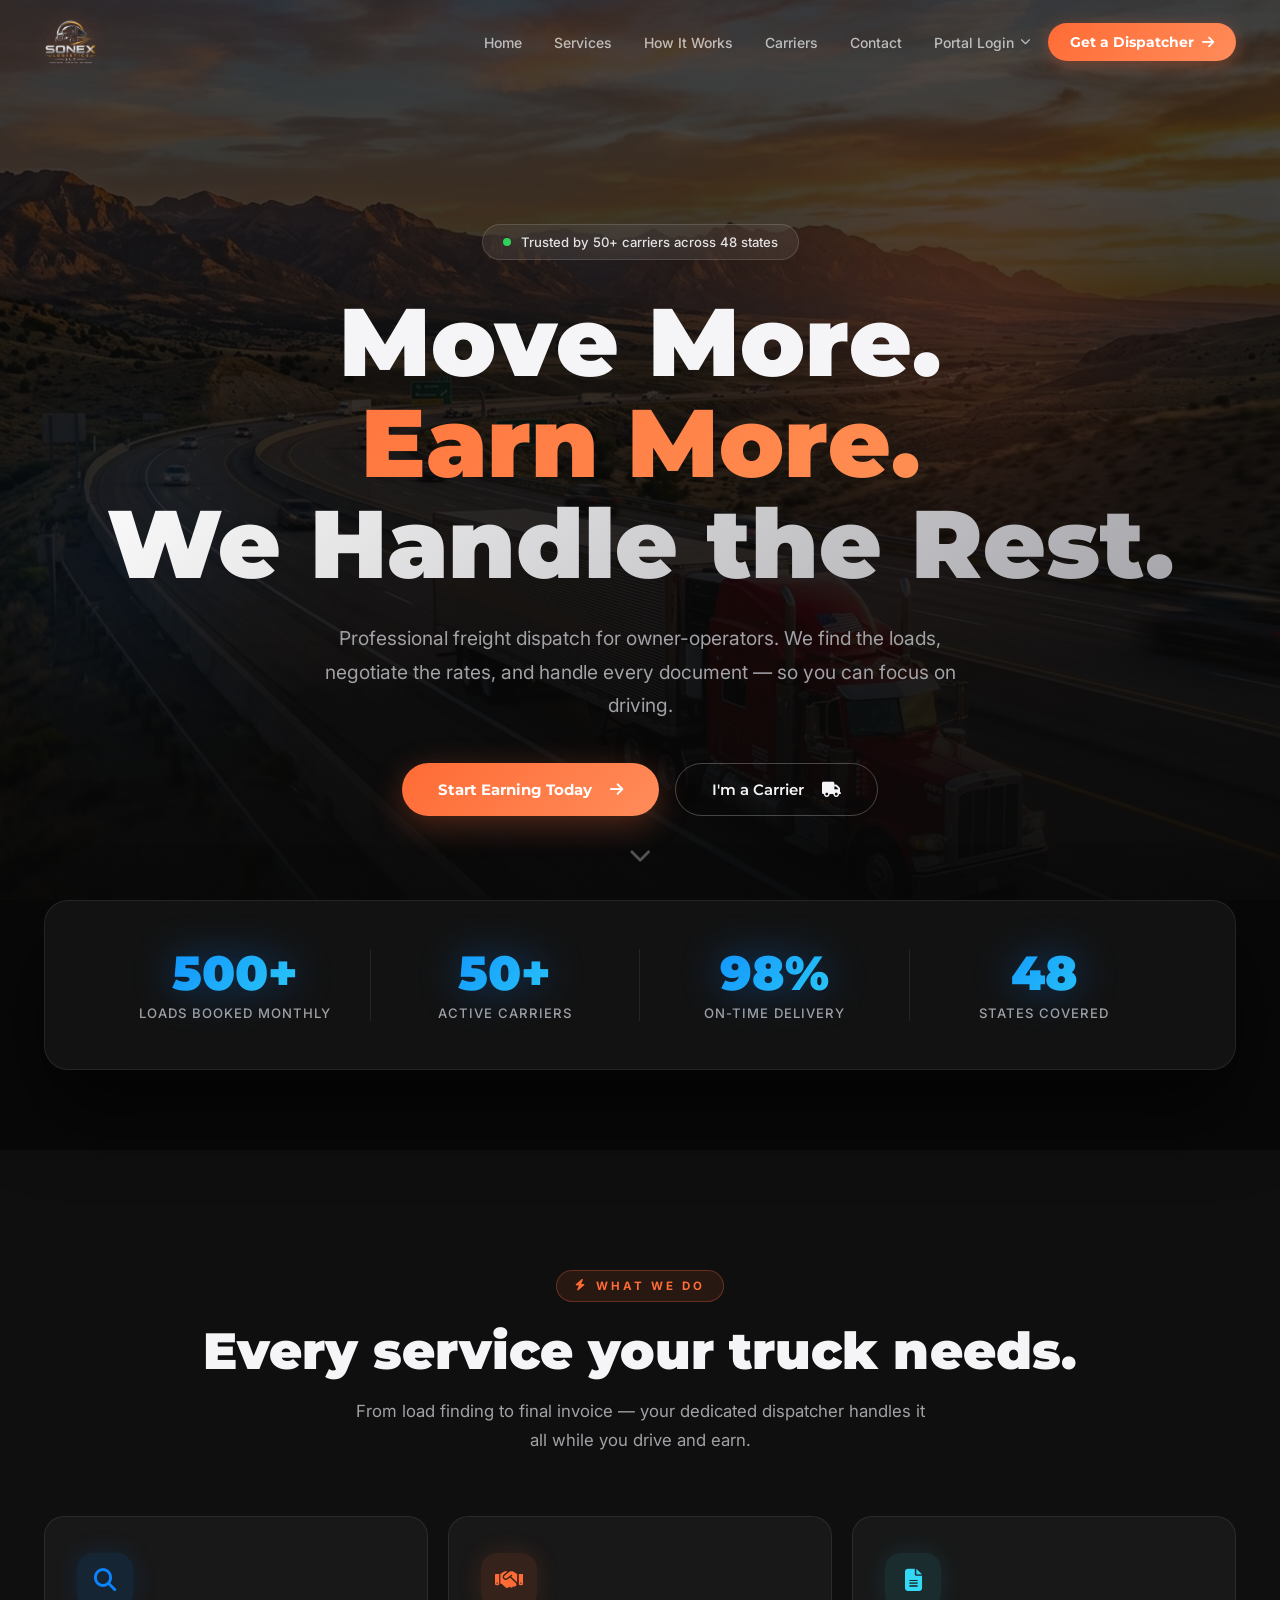
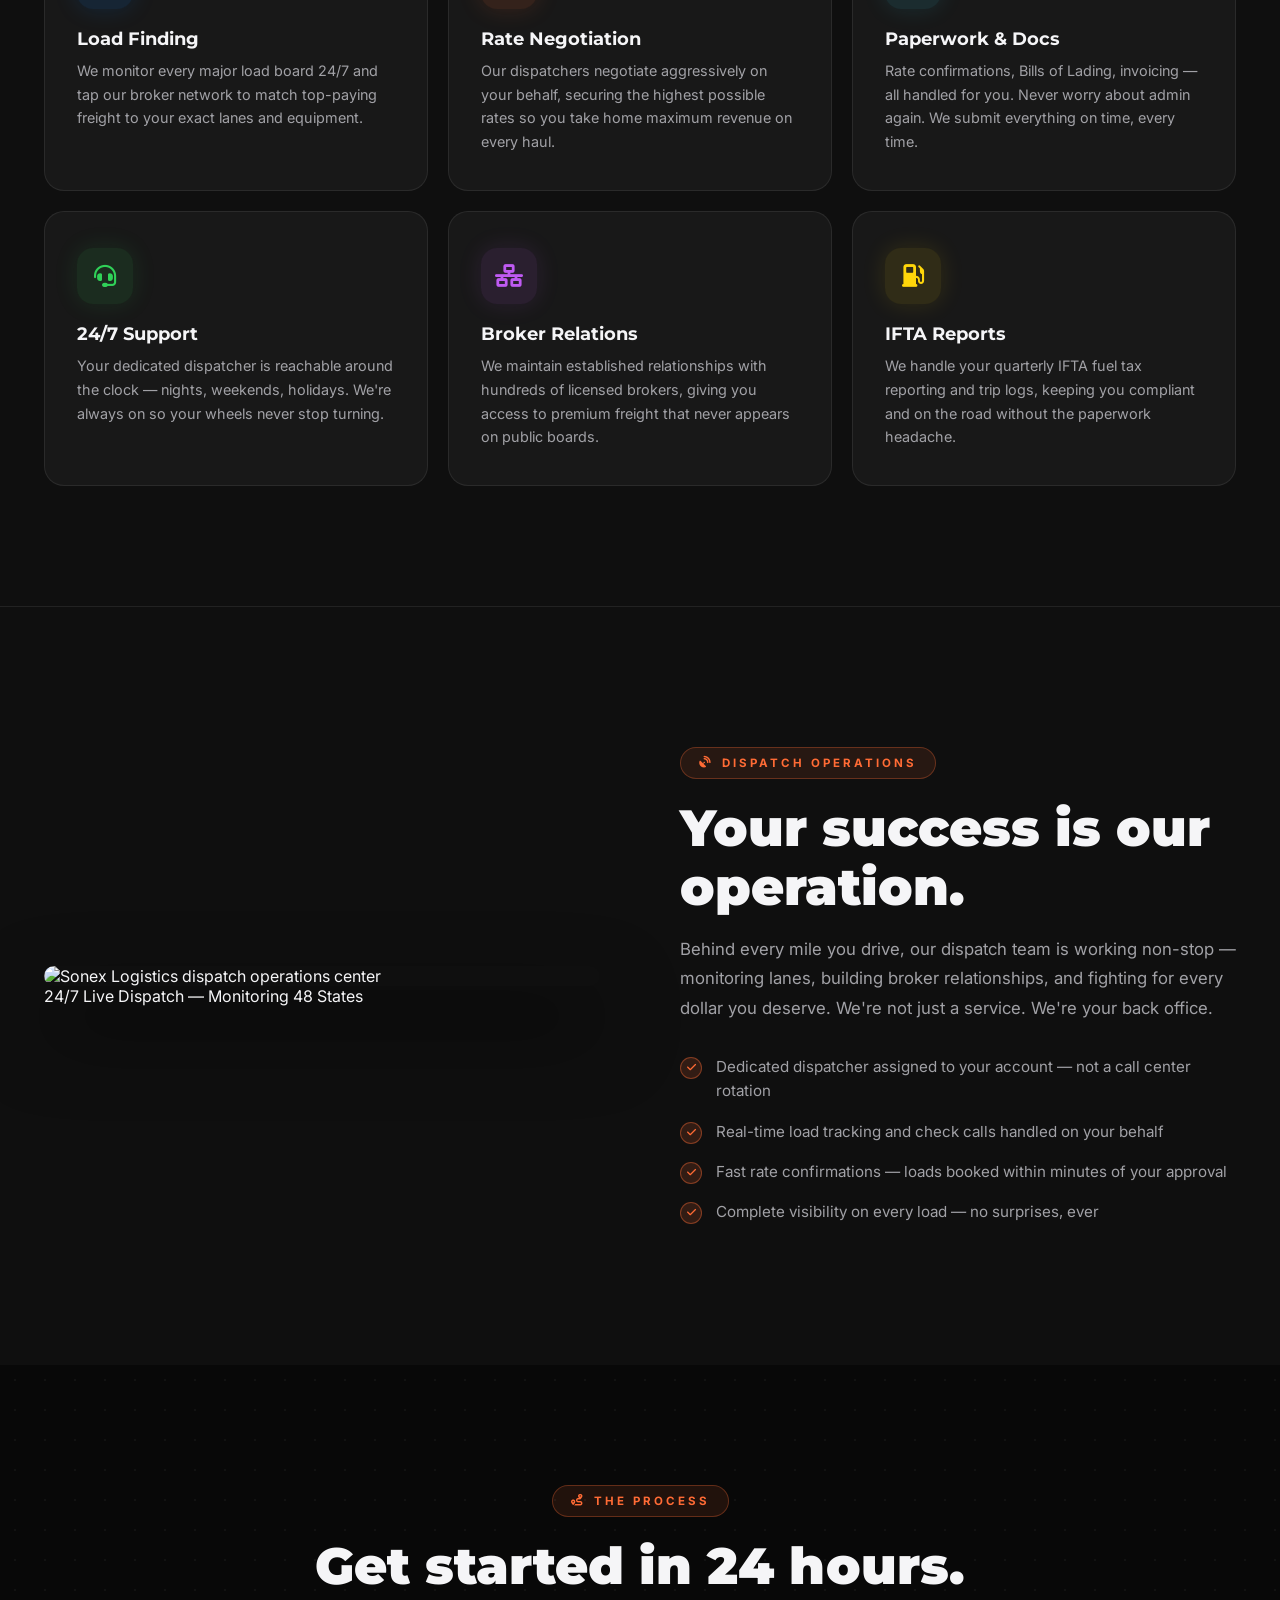
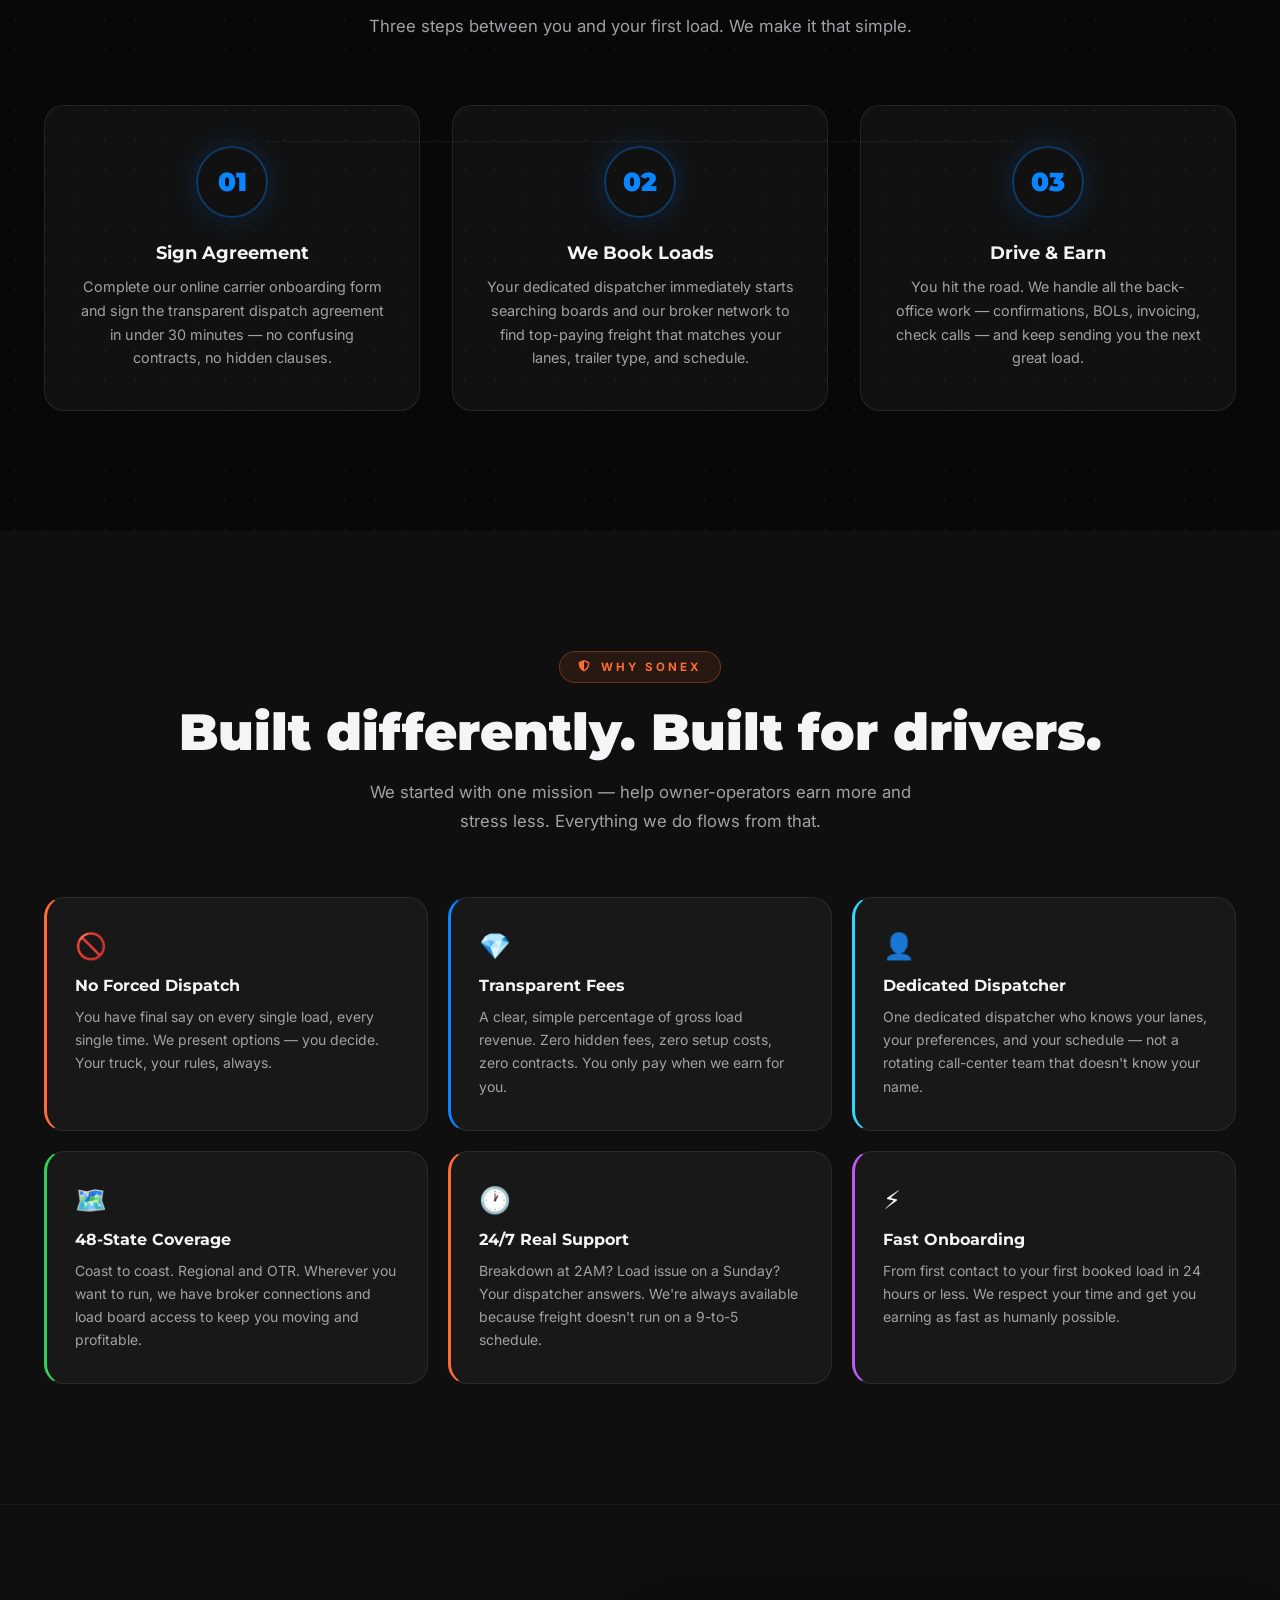
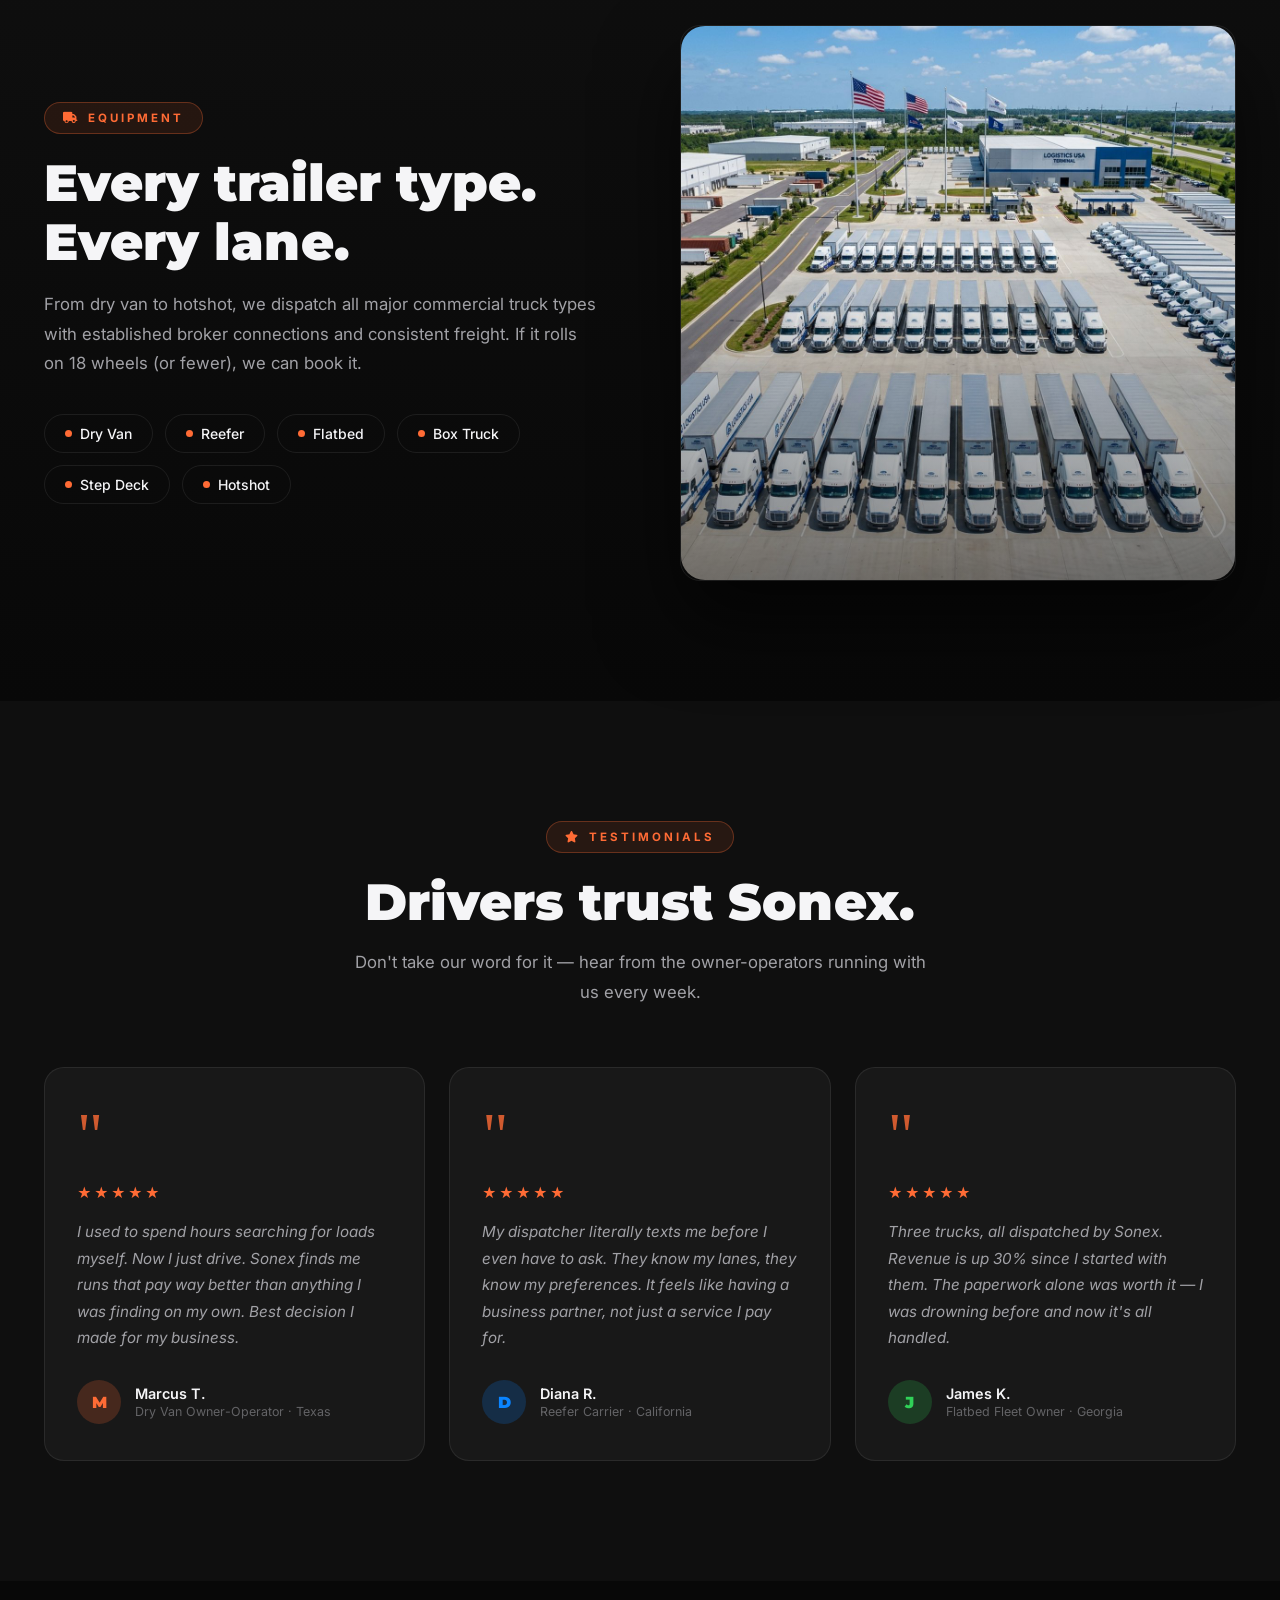
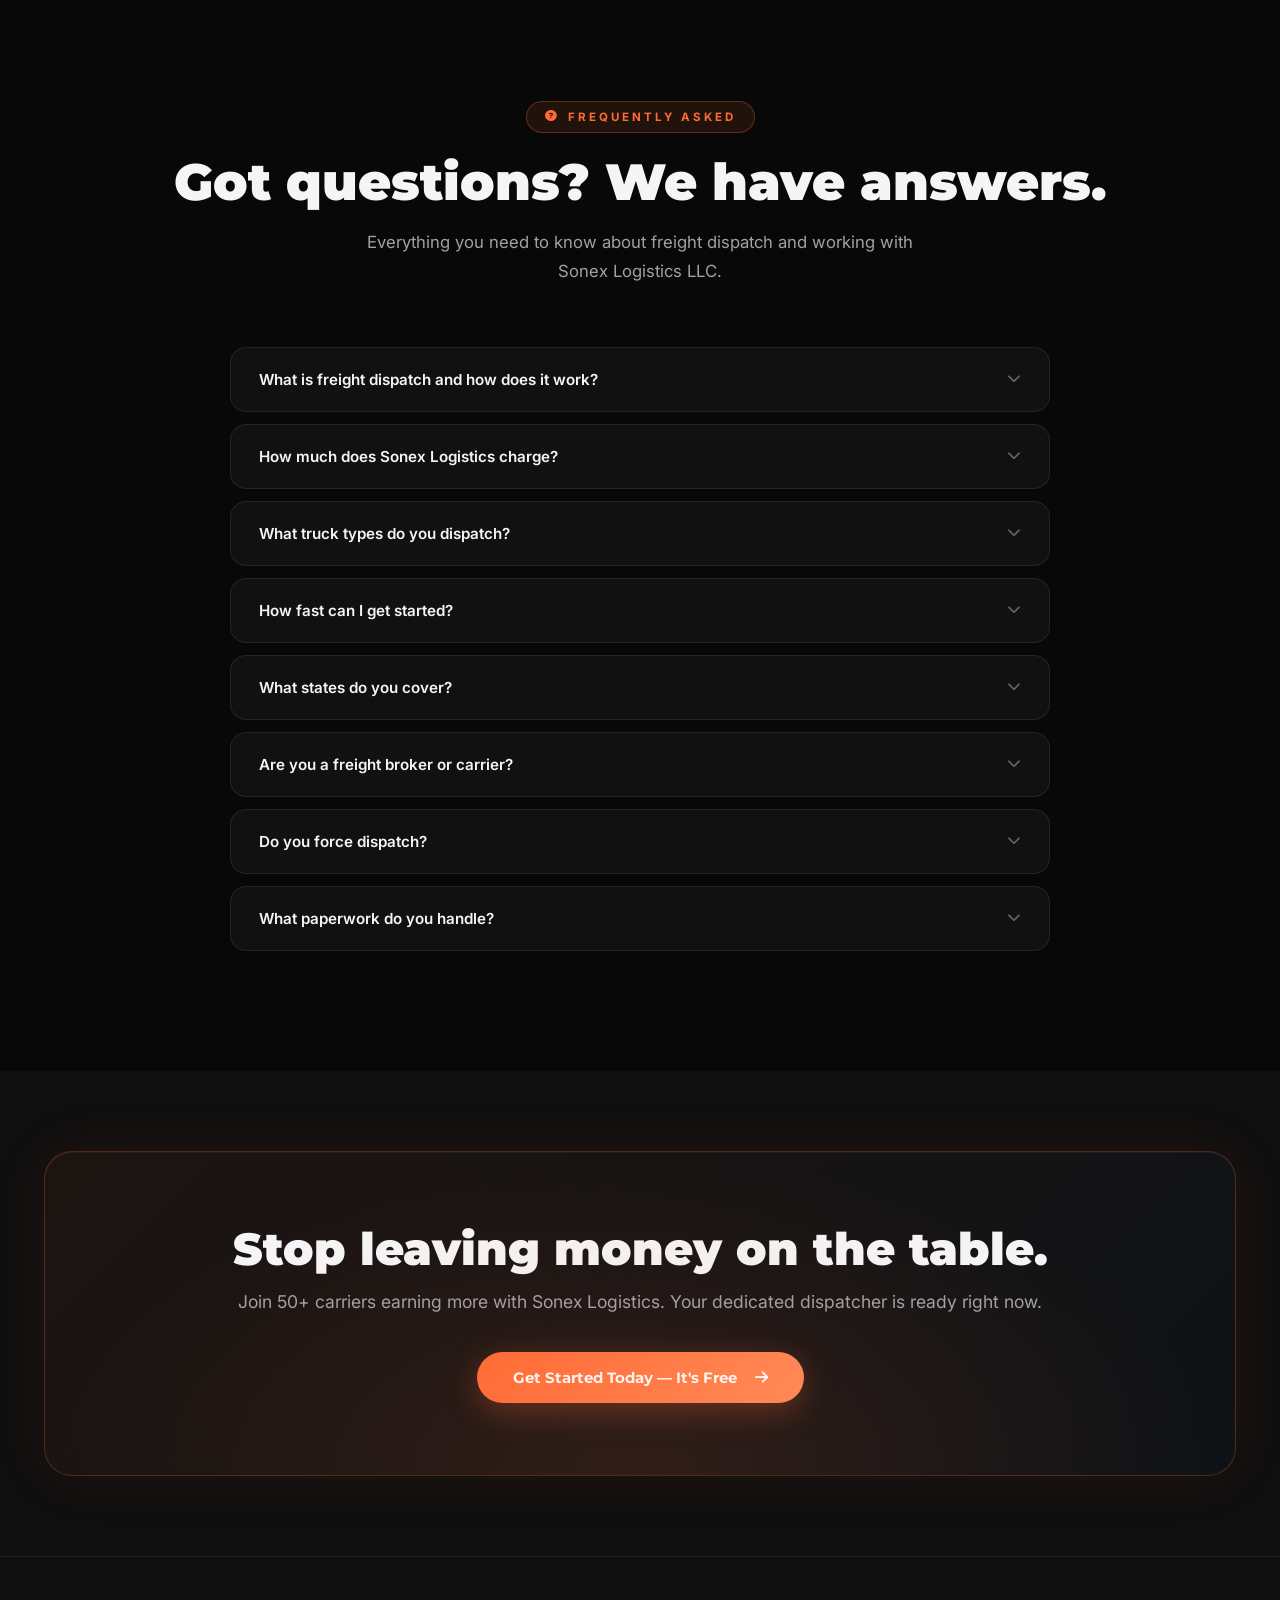
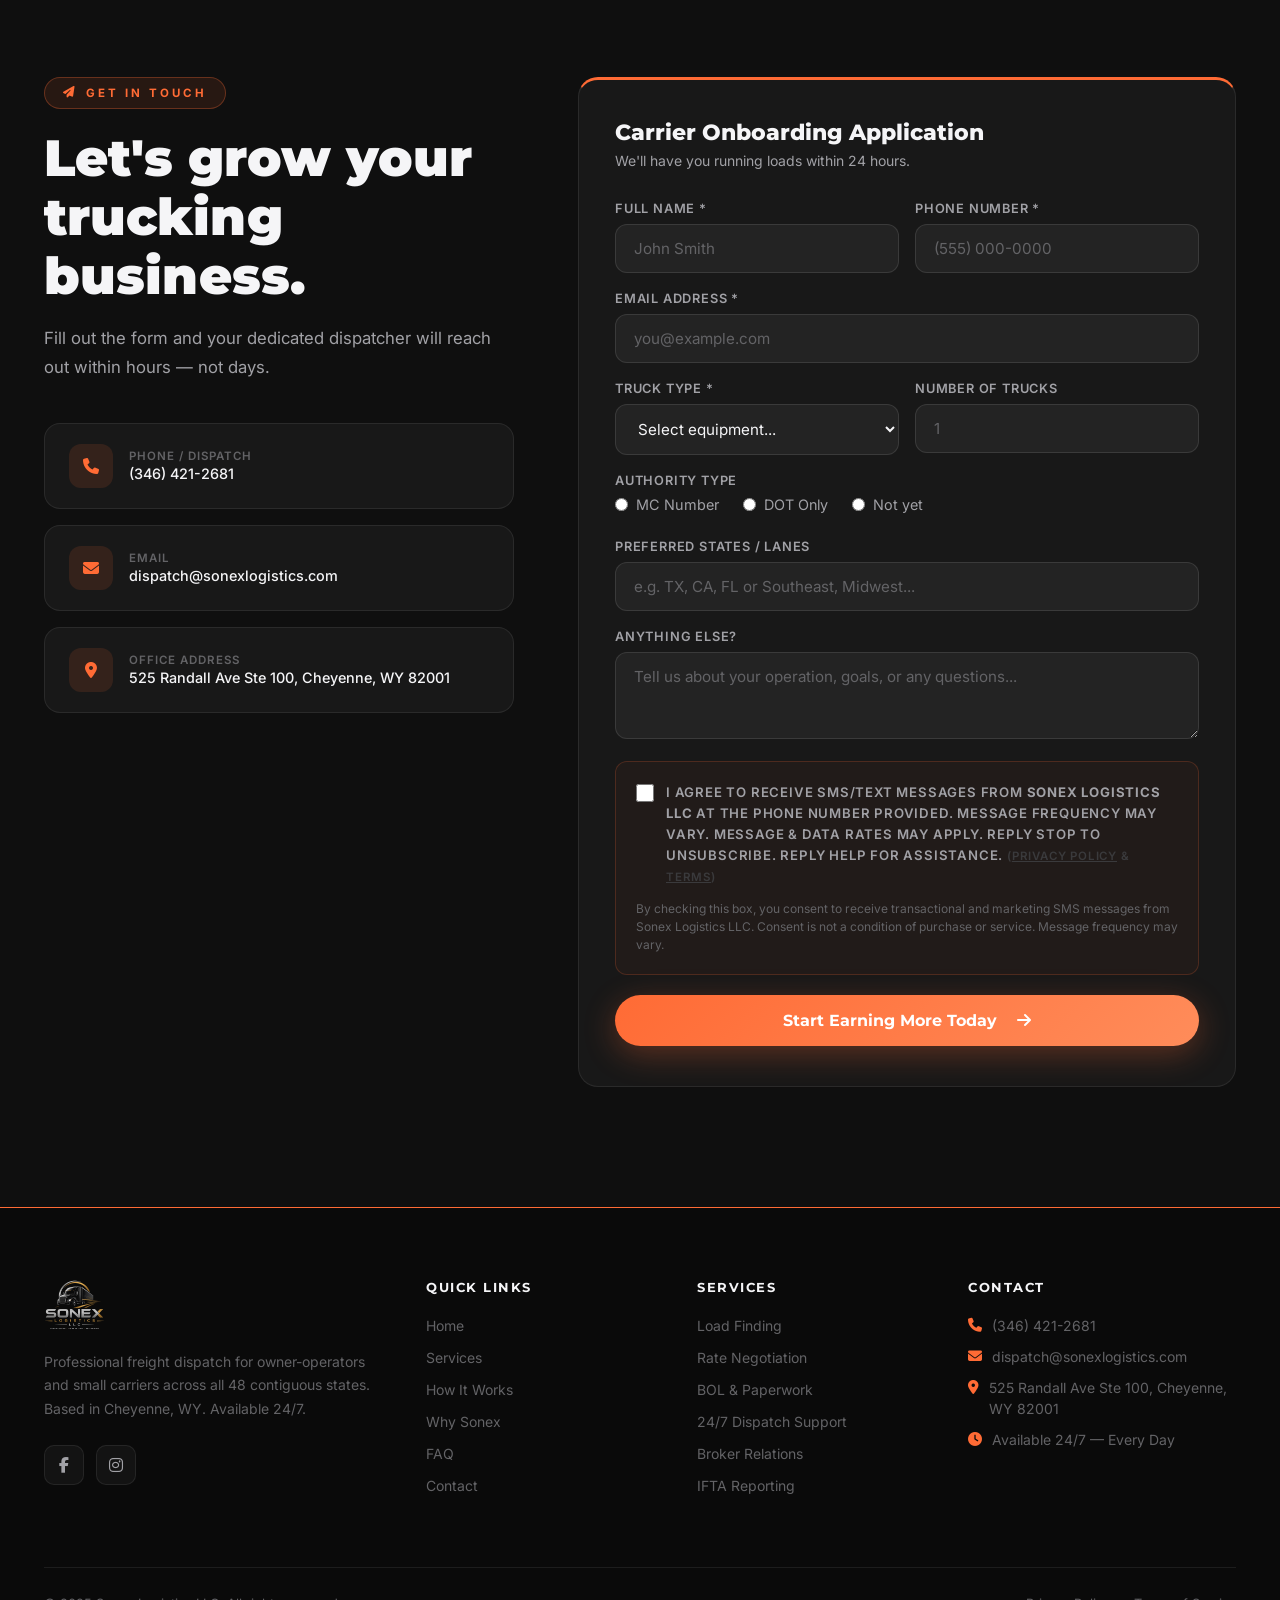
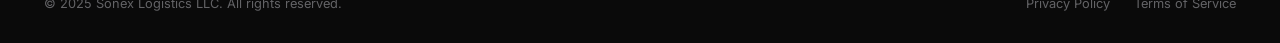
==== index.html @ 87c3088f "Update index.html" ====
<!DOCTYPE html>
<html lang="en">
<head>
  <!-- ============================================================
       SONEX LOGISTICS LLC — FREIGHT DISPATCH
       Dark · Cinematic · Premium — Apple/Nothing.tech Aesthetic
       ============================================================ -->
  <meta charset="UTF-8" />
  <meta name="viewport" content="width=device-width, initial-scale=1.0" />

  <!-- ============================================================
       SEO — Traditional Search Engine Optimization
       GEO — Generative Engine Optimization (ChatGPT, Perplexity, Gemini, Claude)
       ============================================================ -->

  <!-- Primary SEO -->
  <title>Sonex Logistics LLC | #1 Freight Dispatch Service for Owner-Operators | Cheyenne, WY</title>
  <meta name="description" content="Sonex Logistics LLC is a professional freight dispatch company serving owner-operators and small carriers across all 48 US states. We find top-paying loads, negotiate rates, handle BOLs and invoicing, and provide 24/7 dispatcher support. Based in Cheyenne, WY. Start within 24 hours." />
  <meta name="keywords" content="freight dispatch service, truck dispatch company, owner operator dispatch, freight dispatcher USA, load booking service, rate negotiation trucking, 24/7 dispatch support, dry van dispatch, reefer dispatch, flatbed dispatch, box truck dispatch, hotshot dispatch, Cheyenne Wyoming logistics, small carrier dispatch, best freight dispatcher, dispatch service for truckers, how to find loads for my truck" />
  <link rel="canonical" href="https://www.sonexlogistics.com/" />
  <meta name="robots" content="index, follow, max-snippet:-1, max-image-preview:large, max-video-preview:-1" />
  <meta name="author" content="Sonex Logistics LLC" />
  <meta name="language" content="en-US" />
  <meta name="revisit-after" content="7 days" />
  <meta name="rating" content="General" />
  <meta name="category" content="Freight Dispatch, Trucking, Logistics" />

  <!-- Open Graph -->
  <meta property="og:title" content="Sonex Logistics LLC | Professional Freight Dispatch for Owner-Operators" />
  <meta property="og:description" content="Professional freight dispatch services for owner-operators and small carriers across the USA. Top rates, 24/7 support, all paperwork handled. Get started in 24 hours." />
  <meta property="og:type" content="website" />
  <meta property="og:image" content="https://www.sonexlogistics.com/hero-bg.png" />
  <meta property="og:image:width" content="1200" />
  <meta property="og:image:height" content="630" />
  <meta property="og:url" content="https://www.sonexlogistics.com/" />
  <meta property="og:site_name" content="Sonex Logistics LLC" />
  <meta property="og:locale" content="en_US" />

  <!-- Twitter Card -->
  <meta name="twitter:card" content="summary_large_image" />
  <meta name="twitter:title" content="Sonex Logistics LLC | #1 Freight Dispatch Service" />
  <meta name="twitter:description" content="Professional freight dispatch for owner-operators. Top rates negotiated, 24/7 support, all paperwork handled. Get started in 24 hours." />
  <meta name="twitter:image" content="https://www.sonexlogistics.com/hero-bg.png" />
  <meta name="twitter:site" content="@sonexlogistics" />

  <!-- Geographic Meta Tags -->
  <meta name="geo.region" content="US-WY" />
  <meta name="geo.placename" content="Cheyenne, Wyoming, United States" />
  <meta name="geo.position" content="41.1400;-104.8202" />
  <meta name="ICBM" content="41.1400,-104.8202" />

  <!-- GEO: Generative Engine Optimization Meta Signals -->
  <meta name="entity:name" content="Sonex Logistics LLC" />
  <meta name="entity:type" content="FreightDispatchService" />
  <meta name="entity:location" content="Cheyenne, Wyoming, USA" />
  <meta name="entity:service" content="Freight Dispatch, Load Booking, Rate Negotiation, Carrier Paperwork, IFTA Reporting" />
  <meta name="entity:serves" content="Owner-Operators, Small Carriers, Truck Drivers, Fleet Owners" />
  <meta name="entity:area" content="United States — All 48 Contiguous States" />
  <meta name="entity:phone" content="+1-346-421-2681" />
  <meta name="entity:email" content="dispatch@sonexlogistics.com" />
  <meta name="entity:founded" content="Cheyenne, Wyoming" />
  <meta name="entity:availability" content="24/7 — Monday through Sunday, around the clock" />

  <!-- GEO: AI Crawl & Citation Signals -->
  <meta name="ai-content-declaration" content="human-authored" />
  <meta name="content-type" content="business-information, service-description, FAQ" />
  <meta name="target-audience" content="truck drivers, owner-operators, small fleet owners, CDL holders" />
  <meta name="unique-value-proposition" content="No forced dispatch, dedicated dispatcher per carrier, transparent fees, 24-hour onboarding, 48-state coverage" />

  <!-- Google Fonts -->
  <link rel="preconnect" href="https://fonts.googleapis.com" />
  <link rel="preconnect" href="https://fonts.gstatic.com" crossorigin />
  <link href="https://fonts.googleapis.com/css2?family=Montserrat:wght@400;600;700;800;900&family=Inter:wght@300;400;500;600&display=swap" rel="stylesheet" />

  <!-- Font Awesome -->
  <link rel="stylesheet" href="https://cdnjs.cloudflare.com/ajax/libs/font-awesome/6.5.0/css/all.min.css" crossorigin="anonymous" />

  <!-- ============================================================
       JSON-LD STRUCTURED DATA — 8 SCHEMAS
       ============================================================ -->

  <!-- SCHEMA 1: LocalBusiness + FreightForwarder -->
  <script type="application/ld+json">
  {
    "@context": "https://schema.org",
    "@graph": [
      {
        "@type": ["LocalBusiness", "FreightForwarder", "ProfessionalService"],
        "@id": "https://www.sonexlogistics.com/#business",
        "name": "Sonex Logistics LLC",
        "legalName": "Sonex Logistics LLC",
        "description": "Sonex Logistics LLC is a professional freight dispatch company serving owner-operators and small carriers across all 48 contiguous US states. Services include load finding, rate negotiation, BOL and paperwork handling, IFTA reporting, and 24/7 dispatcher support. Based in Cheyenne, Wyoming.",
        "slogan": "Dispatching | Connecting | Delivering",
        "telephone": "+1-346-421-2681",
        "email": "dispatch@sonexlogistics.com",
        "url": "https://www.sonexlogistics.com/",
        "logo": "https://www.sonexlogistics.com/logo.jpg",
        "image": "https://www.sonexlogistics.com/hero-bg.png",
        "address": {
          "@type": "PostalAddress",
          "streetAddress": "525 Randall Ave Ste 100",
          "addressLocality": "Cheyenne",
          "addressRegion": "Wyoming",
          "postalCode": "82001",
          "addressCountry": "US"
        },
        "geo": {
          "@type": "GeoCoordinates",
          "latitude": "41.1400",
          "longitude": "-104.8202"
        },
        "hasMap": "https://maps.google.com/?q=525+Randall+Ave+Ste+100+Cheyenne+WY+82001",
        "openingHoursSpecification": [
          {
            "@type": "OpeningHoursSpecification",
            "dayOfWeek": ["Monday","Tuesday","Wednesday","Thursday","Friday","Saturday","Sunday"],
            "opens": "00:00",
            "closes": "23:59"
          }
        ],
        "priceRange": "$$",
        "currenciesAccepted": "USD",
        "paymentAccepted": "Credit Card, Bank Transfer, ACH",
        "areaServed": {
          "@type": "Country",
          "name": "United States"
        },
        "serviceArea": {
          "@type": "GeoCircle",
          "geoMidpoint": { "@type": "GeoCoordinates", "latitude": 39.5, "longitude": -98.35 },
          "geoRadius": "3000000"
        },
        "sameAs": [
          "https://www.facebook.com/share/1G1TTiNGNM/",
          "https://www.instagram.com/sonexlogisticsllc/"
        ],
        "knowsAbout": ["Freight Dispatch", "Trucking Logistics", "Load Board Management", "Owner-Operator Services", "Carrier Onboarding", "DOT Compliance", "IFTA Reporting"],
        "aggregateRating": {
          "@type": "AggregateRating",
          "ratingValue": "5.0",
          "bestRating": "5",
          "worstRating": "1",
          "ratingCount": "47"
        }
      }
    ]
  }
  </script>

  <!-- SCHEMA 2: WebSite -->
  <script type="application/ld+json">
  {
    "@context": "https://schema.org",
    "@type": "WebSite",
    "@id": "https://www.sonexlogistics.com/#website",
    "url": "https://www.sonexlogistics.com/",
    "name": "Sonex Logistics LLC — Freight Dispatch",
    "description": "Professional freight dispatch services for owner-operators and small carriers across the USA.",
    "publisher": { "@id": "https://www.sonexlogistics.com/#business" },
    "inLanguage": "en-US",
    "potentialAction": {
      "@type": "SearchAction",
      "target": "https://www.sonexlogistics.com/?s={search_term_string}",
      "query-input": "required name=search_term_string"
    }
  }
  </script>

  <!-- SCHEMA 3: Organization -->
  <script type="application/ld+json">
  {
    "@context": "https://schema.org",
    "@type": "Organization",
    "@id": "https://www.sonexlogistics.com/#organization",
    "name": "Sonex Logistics LLC",
    "legalName": "Sonex Logistics LLC",
    "foundingLocation": { "@type": "Place", "name": "Cheyenne, Wyoming, USA" },
    "telephone": "+1-346-421-2681",
    "email": "dispatch@sonexlogistics.com",
    "url": "https://www.sonexlogistics.com/",
    "logo": {
      "@type": "ImageObject",
      "url": "https://www.sonexlogistics.com/logo.jpg",
      "width": 300,
      "height": 300
    },
    "contactPoint": [
      {
        "@type": "ContactPoint",
        "telephone": "+1-346-421-2681",
        "contactType": "customer service",
        "availableLanguage": ["English", "Spanish"],
        "hoursAvailable": "Mo-Su 00:00-23:59",
        "areaServed": "US"
      },
      {
        "@type": "ContactPoint",
        "email": "dispatch@sonexlogistics.com",
        "contactType": "dispatch",
        "areaServed": "US"
      }
    ],
    "sameAs": [
      "https://www.facebook.com/share/1G1TTiNGNM/",
      "https://www.instagram.com/sonexlogisticsllc/"
    ]
  }
  </script>

  <!-- SCHEMA 4: Service -->
  <script type="application/ld+json">
  {
    "@context": "https://schema.org",
    "@type": "Service",
    "@id": "https://www.sonexlogistics.com/#freight-dispatch-service",
    "name": "Professional Freight Dispatch Service",
    "serviceType": "Freight Dispatch",
    "category": "Trucking & Logistics",
    "description": "Sonex Logistics LLC provides end-to-end freight dispatch services for owner-operators and small carriers. Our dispatchers find high-paying loads, negotiate the best rates with brokers, handle all rate confirmations and BOLs, submit invoices, file IFTA reports, and provide round-the-clock support across all 48 contiguous US states.",
    "provider": { "@id": "https://www.sonexlogistics.com/#business" },
    "areaServed": "United States — All 48 contiguous states",
    "audience": {
      "@type": "Audience",
      "audienceType": "Owner-operators, small fleet carriers, CDL truck drivers, hotshot drivers"
    },
    "hasOfferCatalog": {
      "@type": "OfferCatalog",
      "name": "Dispatch Services",
      "itemListElement": [
        { "@type": "Offer", "itemOffered": { "@type": "Service", "name": "Load Finding & Booking" } },
        { "@type": "Offer", "itemOffered": { "@type": "Service", "name": "Rate Negotiation" } },
        { "@type": "Offer", "itemOffered": { "@type": "Service", "name": "Paperwork & Documentation (BOL, Rate Confirmation)" } },
        { "@type": "Offer", "itemOffered": { "@type": "Service", "name": "24/7 Dispatcher Support" } },
        { "@type": "Offer", "itemOffered": { "@type": "Service", "name": "Freight Broker Relations" } },
        { "@type": "Offer", "itemOffered": { "@type": "Service", "name": "IFTA & Trip Reporting" } }
      ]
    },
    "offers": {
      "@type": "Offer",
      "priceCurrency": "USD",
      "priceSpecification": {
        "@type": "UnitPriceSpecification",
        "description": "Percentage of gross load revenue — transparent, no hidden fees"
      }
    }
  }
  </script>

  <!-- SCHEMA 5: HowTo -->
  <script type="application/ld+json">
  {
    "@context": "https://schema.org",
    "@type": "HowTo",
    "name": "How to Get Started with Sonex Logistics Freight Dispatch",
    "description": "A simple 3-step process to start using professional freight dispatch services from Sonex Logistics LLC.",
    "totalTime": "PT24H",
    "estimatedCost": { "@type": "MonetaryAmount", "currency": "USD", "value": "0", "description": "Free to start — fee is a small percentage of booked loads" },
    "step": [
      {
        "@type": "HowToStep",
        "position": 1,
        "name": "Sign Your Dispatch Agreement",
        "text": "Complete our quick carrier onboarding application online and sign the transparent dispatch service agreement. No hidden clauses — the entire process takes under 30 minutes.",
        "url": "https://www.sonexlogistics.com/#contact"
      },
      {
        "@type": "HowToStep",
        "position": 2,
        "name": "We Find & Book Your Loads",
        "text": "Your dedicated Sonex dispatcher searches load boards and our broker network to find the best-paying freight matching your lanes, equipment type, and schedule. We negotiate top rates and send you rate confirmations to approve.",
        "url": "https://www.sonexlogistics.com/#how-it-works"
      },
      {
        "@type": "HowToStep",
        "position": 3,
        "name": "You Drive & Get Paid",
        "text": "Hit the road while we handle all the back-office work — rate confirmations, BOLs, invoicing, and check calls. We keep you loaded and moving so you earn maximum revenue every week.",
        "url": "https://www.sonexlogistics.com/#how-it-works"
      }
    ]
  }
  </script>

  <!-- SCHEMA 6: BreadcrumbList -->
  <script type="application/ld+json">
  {
    "@context": "https://schema.org",
    "@type": "BreadcrumbList",
    "itemListElement": [
      { "@type": "ListItem", "position": 1, "name": "Home", "item": "https://www.sonexlogistics.com/" },
      { "@type": "ListItem", "position": 2, "name": "Services", "item": "https://www.sonexlogistics.com/#services" },
      { "@type": "ListItem", "position": 3, "name": "How It Works", "item": "https://www.sonexlogistics.com/#how-it-works" },
      { "@type": "ListItem", "position": 4, "name": "Carriers", "item": "https://www.sonexlogistics.com/#contact" },
      { "@type": "ListItem", "position": 5, "name": "Contact", "item": "https://www.sonexlogistics.com/#contact" }
    ]
  }
  </script>

  <!-- SCHEMA 7: ItemList trucks -->
  <script type="application/ld+json">
  {
    "@context": "https://schema.org",
    "@type": "ItemList",
    "name": "Truck Types Dispatched by Sonex Logistics LLC",
    "description": "Sonex Logistics LLC dispatches all major truck and trailer types across the 48 contiguous United States.",
    "itemListElement": [
      { "@type": "ListItem", "position": 1, "name": "Dry Van Dispatch", "description": "Dispatching dry van trailers for standard freight across the USA" },
      { "@type": "ListItem", "position": 2, "name": "Reefer Dispatch", "description": "Refrigerated trailer dispatch for temperature-sensitive freight" },
      { "@type": "ListItem", "position": 3, "name": "Flatbed Dispatch", "description": "Flatbed trailer dispatch for oversized and heavy freight" },
      { "@type": "ListItem", "position": 4, "name": "Box Truck Dispatch", "description": "Box truck dispatch for local, regional and expedited freight" },
      { "@type": "ListItem", "position": 5, "name": "Step Deck Dispatch", "description": "Step deck trailer dispatch for tall and oversized loads" },
      { "@type": "ListItem", "position": 6, "name": "Hotshot Dispatch", "description": "Hotshot dispatching for time-sensitive and smaller loads" }
    ]
  }
  </script>

  <!-- SCHEMA 8: FAQPage -->
  <script type="application/ld+json">
  {
    "@context": "https://schema.org",
    "@type": "FAQPage",
    "@id": "https://www.sonexlogistics.com/#faq",
    "mainEntity": [
      {
        "@type": "Question",
        "name": "What is freight dispatch and how does it work?",
        "acceptedAnswer": {
          "@type": "Answer",
          "text": "Freight dispatch is a professional service where a dedicated dispatcher finds loads for truck drivers, negotiates the highest freight rates, and handles all administrative paperwork including rate confirmations, Bills of Lading (BOLs), and invoicing. At Sonex Logistics LLC, our dispatchers work 24/7 to keep owner-operators and small carriers loaded and earning maximum revenue."
        }
      },
      {
        "@type": "Question",
        "name": "How much does Sonex Logistics charge for dispatch services?",
        "acceptedAnswer": {
          "@type": "Answer",
          "text": "Sonex Logistics LLC charges a transparent percentage of each load's gross revenue. There are no hidden fees, no setup costs, and no long-term contracts. You only pay when we book loads for you. Contact us at (346) 421-2681 or dispatch@sonexlogistics.com for exact pricing based on your equipment type and lanes."
        }
      },
      {
        "@type": "Question",
        "name": "What truck types does Sonex Logistics dispatch?",
        "acceptedAnswer": {
          "@type": "Answer",
          "text": "Sonex Logistics LLC dispatches all major commercial truck types: Dry Van, Reefer (refrigerated), Flatbed, Box Truck, Step Deck, and Hotshot. We have established broker relationships and access to load boards for all equipment types across all 48 contiguous US states."
        }
      },
      {
        "@type": "Question",
        "name": "How fast can I get started with Sonex Logistics dispatch?",
        "acceptedAnswer": {
          "@type": "Answer",
          "text": "You can get started with Sonex Logistics LLC within 24 hours. Fill out our online carrier onboarding application, receive and sign your dispatch agreement, and your dedicated dispatcher will begin finding loads immediately. The entire setup process typically takes less than one business day."
        }
      },
      {
        "@type": "Question",
        "name": "What states does Sonex Logistics cover?",
        "acceptedAnswer": {
          "@type": "Answer",
          "text": "Sonex Logistics LLC provides freight dispatch services across all 48 contiguous United States. Whether you run regional lanes in Texas, California, Florida, or coast-to-coast OTR routes, our dispatchers monitor load boards and broker networks around the clock to keep your truck moving anywhere in the country."
        }
      },
      {
        "@type": "Question",
        "name": "Is Sonex Logistics a freight broker or freight carrier?",
        "acceptedAnswer": {
          "@type": "Answer",
          "text": "No. Sonex Logistics LLC is a freight dispatch service — not a freight broker or freight carrier. As a dispatcher, we represent the truck driver and find loads from licensed freight brokers on your behalf. You retain full control: no load is accepted without your approval, and there is no forced dispatch."
        }
      },
      {
        "@type": "Question",
        "name": "Does Sonex Logistics force dispatch?",
        "acceptedAnswer": {
          "@type": "Answer",
          "text": "Absolutely not. Sonex Logistics LLC has a strict no forced dispatch policy. You always have the final say on every load. Our dispatchers present load options that match your preferences and you decide which ones to accept. Your truck, your rules."
        }
      },
      {
        "@type": "Question",
        "name": "What paperwork does Sonex Logistics handle for drivers?",
        "acceptedAnswer": {
          "@type": "Answer",
          "text": "Sonex Logistics LLC handles all freight dispatch paperwork including: rate confirmations, Bills of Lading (BOLs), invoicing and billing to brokers, IFTA fuel tax reporting assistance, trip reports, and insurance certificate management. This lets drivers focus entirely on the road."
        }
      }
    ]
  }
  </script>

  <style>
    /* ============================================================
       DESIGN SYSTEM — SONEX LOGISTICS LLC
       Dark · Cinematic · Premium
       ============================================================ */
    :root {
      --bg:          #080808;
      --bg-2:        #0F0F0F;
      --bg-3:        #141414;
      --bg-card:     rgba(255,255,255,0.04);
      --border:      rgba(255,255,255,0.08);
      --border-h:    rgba(255,255,255,0.18);
      --orange:      #FF6B35;
      --orange-d:    #E55A22;
      --orange-glow: rgba(255,107,53,0.25);
      --blue:        #0A84FF;
      --cyan:        #32D8F5;
      --green:       #30D158;
      --purple:      #BF5AF2;
      --yellow:      #FFD60A;
      --white:       #F5F5F7;
      --gray-1:      #A1A1A6;
      --gray-2:      #636366;
      --gray-3:      #2C2C2E;
    }

    /* ============================================================ RESET */
    *, *::before, *::after { box-sizing: border-box; margin: 0; padding: 0; }
    html { scroll-behavior: smooth; font-size: 16px; }
    body {
      font-family: 'Inter', system-ui, sans-serif;
      background: var(--bg);
      color: var(--white);
      overflow-x: hidden;
      -webkit-font-smoothing: antialiased;
    }
    h1,h2,h3,h4,h5,h6 { font-family: 'Montserrat', sans-serif; line-height: 1.15; }
    a { text-decoration: none; color: inherit; }
    img { max-width: 100%; display: block; }
    ul { list-style: none; }
    button { cursor: pointer; border: none; font-family: inherit; background: none; }
    input, select, textarea { font-family: 'Inter', sans-serif; }

    /* ============================================================ UTILITIES */
    .container { width: 100%; max-width: 1240px; margin: 0 auto; padding: 0 24px; }

    .grad-text {
      background: linear-gradient(135deg, #fff 0%, #a1a1a6 100%);
      -webkit-background-clip: text; -webkit-text-fill-color: transparent; background-clip: text;
    }
    .grad-orange {
      background: linear-gradient(135deg, #FF6B35, #FF9A5C);
      -webkit-background-clip: text; -webkit-text-fill-color: transparent; background-clip: text;
    }

    .label {
      display: inline-flex; align-items: center; gap: 8px;
      background: rgba(255,107,53,0.10); border: 1px solid rgba(255,107,53,0.30);
      color: var(--orange); font-size: 0.72rem; font-weight: 700;
      letter-spacing: 3px; text-transform: uppercase;
      padding: 8px 18px; border-radius: 50px; margin-bottom: 20px;
    }

    h2.section-h {
      font-family: 'Montserrat', sans-serif;
      font-size: clamp(2rem, 4vw, 3.2rem);
      font-weight: 900; color: var(--white); line-height: 1.15; margin-bottom: 16px;
    }
    p.section-sub {
      font-size: 1.05rem; color: var(--gray-1); line-height: 1.75; max-width: 580px;
    }

    /* Buttons */
    .btn-orange {
      display: inline-flex; align-items: center; gap: 10px;
      background: linear-gradient(135deg, #FF6B35, #FF8C5A);
      color: #fff; border: none; border-radius: 50px;
      padding: 16px 36px; font-weight: 700; font-size: 0.95rem;
      font-family: 'Montserrat', sans-serif; cursor: pointer;
      transition: all 0.3s; box-shadow: 0 8px 32px rgba(255,107,53,0.30);
    }
    .btn-orange:hover { transform: translateY(-2px); box-shadow: 0 16px 48px rgba(255,107,53,0.50); }
    .btn-outline {
      display: inline-flex; align-items: center; gap: 10px;
      background: transparent; color: var(--white);
      border: 1px solid rgba(255,255,255,0.25); border-radius: 50px;
      padding: 16px 36px; font-weight: 600; font-size: 0.95rem;
      font-family: 'Montserrat', sans-serif; cursor: pointer;
      transition: all 0.3s; backdrop-filter: blur(10px);
    }
    .btn-outline:hover { border-color: rgba(255,255,255,0.5); background: rgba(255,255,255,0.05); transform: translateY(-2px); }

    /* Form fields */
    input, select, textarea {
      background: rgba(255,255,255,0.05);
      border: 1px solid rgba(255,255,255,0.10);
      border-radius: 12px; color: var(--white);
      padding: 14px 18px; font-family: 'Inter', sans-serif;
      transition: border-color 0.3s; width: 100%; font-size: 0.95rem;
    }
    input:focus, select:focus, textarea:focus {
      outline: none; border-color: var(--orange);
      box-shadow: 0 0 0 3px rgba(255,107,53,0.15);
    }
    select option { background: #1C1C1E; color: var(--white); }
    ::placeholder { color: var(--gray-2); }
    label {
      color: var(--gray-1); font-size: 0.8rem; font-weight: 600;
      text-transform: uppercase; letter-spacing: 0.8px; margin-bottom: 8px; display: block;
    }

    /* Cards */
    .card {
      background: var(--bg-card); border: 1px solid var(--border);
      border-radius: 20px; transition: all 0.4s;
    }
    .card:hover {
      border-color: var(--border-h); transform: translateY(-4px);
      box-shadow: 0 20px 60px rgba(0,0,0,0.5);
    }

    /* Animations */
    .anim {
      opacity: 0; transform: translateY(30px);
      transition: opacity 0.9s cubic-bezier(0.25,0.46,0.45,0.94),
                  transform 0.9s cubic-bezier(0.25,0.46,0.45,0.94);
    }
    .anim.in { opacity: 1; transform: translateY(0); }
    .anim:nth-child(1) { transition-delay: 0s; }
    .anim:nth-child(2) { transition-delay: 0.1s; }
    .anim:nth-child(3) { transition-delay: 0.2s; }
    .anim:nth-child(4) { transition-delay: 0.3s; }
    .anim:nth-child(5) { transition-delay: 0.4s; }
    .anim:nth-child(6) { transition-delay: 0.5s; }

    /* Floating orb */
    @keyframes floatOrb {
      0%   { transform: translate(0,0) scale(1); opacity: 0.4; }
      33%  { transform: translate(30px,-20px) scale(1.05); opacity: 0.6; }
      66%  { transform: translate(-20px,15px) scale(0.95); opacity: 0.35; }
      100% { transform: translate(0,0) scale(1); opacity: 0.4; }
    }
    @keyframes pulse-dot {
      0%,100% { box-shadow: 0 0 0 3px rgba(48,209,88,0.3); }
      50%      { box-shadow: 0 0 0 8px rgba(48,209,88,0.08); }
    }
    @keyframes fadeInDown { from { opacity:0; transform:translateY(-20px); } to { opacity:1; transform:none; } }
    @keyframes fadeInUp   { from { opacity:0; transform:translateY(24px);  } to { opacity:1; transform:none; } }
    @keyframes chevronBounce {
      0%,100% { transform: translateX(-50%) translateY(0); }
      50%      { transform: translateX(-50%) translateY(8px); }
    }
    @keyframes countUp { from { opacity:0; } to { opacity:1; } }

    /* ============================================================ NAVBAR */
    #navbar {
      position: fixed; top:0; left:0; right:0; z-index: 1000;
      padding: 20px 0;
      transition: background 0.4s, backdrop-filter 0.4s, padding 0.4s, box-shadow 0.4s;
    }
    #navbar.scrolled {
      background: rgba(8,8,8,0.88);
      backdrop-filter: blur(40px); -webkit-backdrop-filter: blur(40px);
      box-shadow: 0 1px 0 rgba(255,255,255,0.06);
      padding: 12px 0;
    }
    .nav-inner { display: flex; align-items: center; justify-content: space-between; gap: 24px; }
    .nav-logo img { height: 44px; width: auto; object-fit: contain; transition: opacity 0.2s;
      mix-blend-mode: screen; filter: brightness(1.15) contrast(1.05) drop-shadow(0 0 10px rgba(255,107,53,0.3)); border-radius: 4px; }
    .nav-logo img:hover { opacity: 0.85; filter: brightness(1.3) contrast(1.1) drop-shadow(0 0 16px rgba(255,107,53,0.5)); }
    .nav-links { display: flex; align-items: center; gap: 4px; }
    .nav-links a {
      font-size: 0.875rem; font-weight: 500;
      color: rgba(245,245,247,0.70);
      padding: 8px 14px; border-radius: 8px;
      transition: color 0.2s, background 0.2s; white-space: nowrap;
    }
    .nav-links a:hover { color: rgba(245,245,247,1.0); background: rgba(255,255,255,0.07); }
    .btn-nav-cta {
      background: linear-gradient(135deg, #FF6B35, #FF8C5A);
      color: #fff !important; padding: 10px 22px !important;
      border-radius: 50px !important; font-weight: 700 !important;
      font-size: 0.875rem !important; font-family: 'Montserrat', sans-serif;
      box-shadow: 0 4px 18px rgba(255,107,53,0.35);
      transition: all 0.3s !important;
    }
    .btn-nav-cta:hover { transform: translateY(-2px); box-shadow: 0 8px 28px rgba(10,132,255,0.55) !important; background: rgba(255,255,255,0.07) !important; background: linear-gradient(135deg, #FF8C5A, #FF6B35) !important; }
    .hamburger { display: none; flex-direction: column; gap: 5px; padding: 6px; }
    .hamburger span {
      width: 24px; height: 2px; background: var(--white);
      border-radius: 2px; transition: transform 0.3s, opacity 0.3s; display: block;
    }
    .hamburger.open span:nth-child(1) { transform: translateY(7px) rotate(45deg); }
    .hamburger.open span:nth-child(2) { opacity: 0; }
    .hamburger.open span:nth-child(3) { transform: translateY(-7px) rotate(-45deg); }
    /* Dropdown Styling */
    .dropdown {
      position: relative;
      display: inline-block;
    }
    .dropdown-btn {
      font-size: 0.875rem;
      font-weight: 500;
      color: rgba(245,245,247,0.70);
      padding: 8px 14px;
      border-radius: 8px;
      transition: color 0.2s, background 0.2s;
      white-space: nowrap;
      display: flex;
      align-items: center;
      gap: 6px;
      background: none;
      border: none;
      cursor: pointer;
    }
    .dropdown-btn:hover {
      color: rgba(245,245,247,1.0);
      background: rgba(255,255,255,0.07);
    }
    .dropdown-arrow {
      font-size: 0.65rem;
      transition: transform 0.2s;
    }
    .dropdown-content {
      position: absolute;
      top: 100%;
      right: 0;
      margin-top: 10px;
      width: 280px;
      background: rgba(15, 15, 15, 0.95);
      backdrop-filter: blur(20px);
      -webkit-backdrop-filter: blur(20px);
      border: 1px solid var(--border);
      border-radius: 16px;
      padding: 10px;
      box-shadow: 0 20px 40px rgba(0,0,0,0.6);
      opacity: 0;
      visibility: hidden;
      transform: translateY(10px);
      transition: opacity 0.3s, transform 0.3s, visibility 0.3s;
      z-index: 1000;
    }
    .dropdown:hover .dropdown-content {
      opacity: 1;
      visibility: visible;
      transform: translateY(0);
    }
    .dropdown:hover .dropdown-arrow {
      transform: rotate(180deg);
    }
    .dropdown-item {
      display: flex;
      align-items: center;
      gap: 12px;
      padding: 10px 12px;
      border-radius: 10px;
      transition: background 0.2s;
      text-align: left;
    }
    .dropdown-item:hover {
      background: rgba(255, 255, 255, 0.05);
    }
    .dropdown-icon {
      width: 32px;
      height: 32px;
      border-radius: 8px;
      display: flex;
      align-items: center;
      justify-content: center;
      font-size: 0.85rem;
      flex-shrink: 0;
    }
    .dropdown-icon.orange {
      background: rgba(255, 107, 53, 0.1);
      color: var(--orange);
    }
    .dropdown-icon.blue {
      background: rgba(10, 132, 255, 0.1);
      color: var(--blue);
    }
    .dropdown-text {
      display: flex;
      flex-direction: column;
      min-width: 0;
    }
    .dropdown-title {
      font-size: 0.85rem;
      font-weight: 600;
      color: var(--white);
    }
    .dropdown-desc {
      font-size: 0.72rem;
      color: var(--gray-1);
      margin-top: 1px;
      white-space: nowrap;
      overflow: hidden;
      text-overflow: ellipsis;
    }

    /* Mobile Dropdown Options */
    .mobile-nav-section {
      padding: 12px 0 6px 0;
      margin-top: 6px;
      border-top: 1px solid var(--border);
    }
    .mobile-nav-title {
      font-size: 0.72rem;
      font-weight: 700;
      color: var(--gray-2);
      text-transform: uppercase;
      letter-spacing: 1px;
      padding-bottom: 8px;
      text-align: left;
    }
    .mobile-dropdown-link {
      display: flex !important;
      align-items: center;
      gap: 10px;
      padding: 12px 14px !important;
      border-radius: 10px;
      background: rgba(255, 255, 255, 0.02);
      border: 1px solid var(--border) !important;
      margin-bottom: 8px;
    }
    .mobile-dropdown-link i {
      font-size: 0.85rem;
    }
    .mobile-dropdown-link.orange i {
      color: var(--orange);
    }
    .mobile-dropdown-link.blue i {
      color: var(--blue);
    }

    
    /* Dropdown Styling */
    .dropdown {
      position: relative;
      display: inline-block;
    }
    .dropdown-btn {
      font-size: 0.875rem;
      font-weight: 500;
      color: rgba(245,245,247,0.70);
      padding: 8px 14px;
      border-radius: 8px;
      transition: color 0.2s, background 0.2s;
      white-space: nowrap;
      display: flex;
      align-items: center;
      gap: 6px;
      background: none;
      border: none;
      cursor: pointer;
    }
    .dropdown-btn:hover {
      color: rgba(245,245,247,1.0);
      background: rgba(255,255,255,0.07);
    }
    .dropdown-arrow {
      font-size: 0.65rem;
      transition: transform 0.2s;
    }
    .dropdown-content {
      position: absolute;
      top: 100%;
      right: 0;
      margin-top: 10px;
      width: 280px;
      background: rgba(15, 15, 15, 0.95);
      backdrop-filter: blur(20px);
      -webkit-backdrop-filter: blur(20px);
      border: 1px solid var(--border);
      border-radius: 16px;
      padding: 10px;
      box-shadow: 0 20px 40px rgba(0,0,0,0.6);
      opacity: 0;
      visibility: hidden;
      transform: translateY(10px);
      transition: opacity 0.3s, transform 0.3s, visibility 0.3s;
      z-index: 1000;
    }
    .dropdown:hover .dropdown-content {
      opacity: 1;
      visibility: visible;
      transform: translateY(0);
    }
    .dropdown:hover .dropdown-arrow {
      transform: rotate(180deg);
    }
    .dropdown-item {
      display: flex;
      align-items: center;
      gap: 12px;
      padding: 10px 12px;
      border-radius: 10px;
      transition: background 0.2s;
      text-align: left;
    }
    .dropdown-item:hover {
      background: rgba(255, 255, 255, 0.05);
    }
    .dropdown-icon {
      width: 32px;
      height: 32px;
      border-radius: 8px;
      display: flex;
      align-items: center;
      justify-content: center;
      font-size: 0.85rem;
      flex-shrink: 0;
    }
    .dropdown-icon.orange {
      background: rgba(255, 107, 53, 0.1);
      color: var(--orange);
    }
    .dropdown-icon.blue {
      background: rgba(10, 132, 255, 0.1);
      color: var(--blue);
    }
    .dropdown-text {
      display: flex;
      flex-direction: column;
      min-width: 0;
    }
    .dropdown-title {
      font-size: 0.85rem;
      font-weight: 600;
      color: var(--white);
    }
    .dropdown-desc {
      font-size: 0.72rem;
      color: var(--gray-1);
      margin-top: 1px;
      white-space: nowrap;
      overflow: hidden;
      text-overflow: ellipsis;
    }

    /* Mobile Dropdown Options */
    .mobile-nav-section {
      padding: 12px 0 6px 0;
      margin-top: 6px;
      border-top: 1px solid var(--border);
    }
    .mobile-nav-title {
      font-size: 0.72rem;
      font-weight: 700;
      color: var(--gray-2);
      text-transform: uppercase;
      letter-spacing: 1px;
      padding-bottom: 8px;
      text-align: left;
    }
    .mobile-dropdown-link {
      display: flex !important;
      align-items: center;
      gap: 10px;
      padding: 12px 14px !important;
      border-radius: 10px;
      background: rgba(255, 255, 255, 0.02);
      border: 1px solid var(--border) !important;
      margin-bottom: 8px;
    }
    .mobile-dropdown-link i {
      font-size: 0.85rem;
    }
    .mobile-dropdown-link.orange i {
      color: var(--orange);
    }
    .mobile-dropdown-link.blue i {
      color: var(--blue);
    }

    .mobile-nav {
      position: fixed; top:0; right:-100%; width: min(340px,92vw); height:100vh;
      background: var(--bg-3); box-shadow: -8px 0 60px rgba(0,0,0,0.7);
      z-index: 1100; transition: right 0.4s cubic-bezier(0.25,0.46,0.45,0.94);
      padding: 90px 32px 40px; display: flex; flex-direction: column; gap: 4px;
      border-left: 1px solid var(--border);
    }
    .mobile-nav.open { right: 0; }
    .mobile-nav a {
      font-size: 1rem; font-weight: 500; color: var(--gray-1);
      padding: 14px 0; border-bottom: 1px solid var(--border);
      transition: color 0.2s;
    }
    .mobile-nav a:hover { color: var(--white); }
    .mobile-nav .btn-mob-cta {
      margin-top: 24px; background: linear-gradient(135deg, #0A84FF, #32D8F5);
      color: #fff; padding: 14px 24px; border-radius: 50px; text-align: center;
      font-weight: 700; font-family: 'Montserrat', sans-serif; border-bottom: none;
    }
    .mobile-overlay {
      position: fixed; inset:0; background: rgba(0,0,0,0.7); z-index: 1050;
      opacity: 0; pointer-events: none; transition: opacity 0.4s;
    }
    .mobile-overlay.open { opacity: 1; pointer-events: all; }

    /* ============================================================ HERO */
    #hero {
      min-height: 100vh;
      background: url('[data-uri]') center center / cover no-repeat;
      position: relative; display: flex; align-items: center;
      padding: 140px 0 0; overflow: hidden;
    }
    #hero::before {
      content: '';
      position: absolute; inset: 0;
      background: linear-gradient(to bottom, rgba(8,8,8,0.72) 0%, rgba(8,8,8,0.96) 100%);
      z-index: 1;
    }
    .hero-orb {
      position: absolute; border-radius: 50%; filter: blur(80px);
      animation: floatOrb 12s ease-in-out infinite; z-index: 2;
    }
    .hero-orb-1 { width: 500px; height: 500px; background: radial-gradient(circle, rgba(255,107,53,0.18) 0%, transparent 70%); top: 10%; right: 5%; }
    .hero-orb-2 { width: 350px; height: 350px; background: radial-gradient(circle, rgba(10,132,255,0.12) 0%, transparent 70%); bottom: 20%; left: -5%; animation-delay: -5s; }
    .hero-content { position: relative; z-index: 3; text-align: center; width: 100%; }
    .hero-badge {
      display: inline-flex; align-items: center; gap: 10px;
      padding: 9px 20px; border-radius: 50px;
      background: rgba(255,255,255,0.07); backdrop-filter: blur(20px);
      border: 1px solid rgba(255,255,255,0.14); margin-bottom: 32px;
      animation: fadeInDown 0.8s ease both;
    }
    .hero-badge-dot {
      width: 8px; height: 8px; border-radius: 50%; background: var(--green);
      animation: pulse-dot 2s ease-in-out infinite;
    }
    .hero-badge span { color: rgba(245,245,247,0.9); font-size: 0.82rem; font-weight: 500; }
    .hero-h1 {
      font-size: clamp(48px, 8vw, 96px);
      font-weight: 900; line-height: 1.05; margin-bottom: 28px;
      animation: fadeInUp 0.9s ease 0.1s both;
    }
    .hero-h1 .line-1 { display: block; color: var(--white); }
    .hero-h1 .line-2 { display: block; }
    .hero-h1 .line-3 { display: block; }
    .hero-sub {
      font-size: clamp(1rem, 1.8vw, 1.2rem); color: var(--gray-1);
      line-height: 1.75; max-width: 640px; margin: 0 auto 40px;
      animation: fadeInUp 0.9s ease 0.2s both;
    }
    .hero-btns { display: flex; gap: 16px; justify-content: center; flex-wrap: wrap; animation: fadeInUp 0.9s ease 0.3s both; }
    .hero-stats {
      display: flex; justify-content: center; align-items: center;
      gap: 0; margin-top: 80px; padding: 28px 0;
      border-top: 1px solid rgba(255,255,255,0.07);
      animation: fadeInUp 0.9s ease 0.4s both;
    }
    .hero-stat { text-align: center; padding: 0 40px; }
    .hero-stat:not(:last-child) { border-right: 1px solid rgba(255,255,255,0.1); }
    .hero-stat-n { font-family: 'Montserrat', sans-serif; font-size: 1.6rem; font-weight: 900; color: var(--orange); }
    .hero-stat-l { font-size: 0.8rem; color: var(--gray-2); font-weight: 500; margin-top: 4px; text-transform: uppercase; letter-spacing: 1px; }
    .scroll-chevron {
      position: absolute; bottom: 32px; left: 50%; transform: translateX(-50%);
      z-index: 4; animation: chevronBounce 2s ease-in-out infinite;
      color: rgba(255,255,255,0.3); font-size: 1.4rem;
    }

    /* ============================================================ STATS BAR */
    #stats-bar {
      position: relative; z-index: 20; margin-top: 0;
      padding-bottom: 80px;
    }
    .stats-card {
      background: rgba(20,20,20,0.95);
      backdrop-filter: blur(40px);
      border: 1px solid var(--border);
      border-radius: 24px;
      padding: 48px 56px;
      display: grid; grid-template-columns: repeat(4,1fr); gap: 0;
      box-shadow: 0 40px 80px rgba(0,0,0,0.6);
    }
    .stat-item { text-align: center; padding: 0 24px; }
    .stat-item:not(:last-child) { border-right: 1px solid var(--border); }
    .stat-num {
      font-family: 'Montserrat', sans-serif; font-size: 3rem; font-weight: 900;
      background: linear-gradient(135deg, #0A84FF, #32D8F5);
      -webkit-background-clip: text; -webkit-text-fill-color: transparent;
      background-clip: text; line-height: 1;
      filter: drop-shadow(0 0 20px rgba(10,132,255,0.4));
    }
    .stat-lbl { font-size: 0.82rem; color: var(--gray-1); margin-top: 8px; font-weight: 500; text-transform: uppercase; letter-spacing: 1px; }

    /* ============================================================ SERVICES */
    #services { background: var(--bg-2); padding: 120px 0; }
    .section-center { text-align: center; }
    .services-grid {
      display: grid; grid-template-columns: repeat(3,1fr); gap: 20px; margin-top: 60px;
    }
    .svc-card {
      background: var(--bg-card); border-radius: 20px; padding: 36px 32px;
      border: 1px solid var(--border); transition: all 0.4s; position: relative; overflow: hidden;
    }
    .svc-card::before {
      content: ''; position: absolute; inset:0; border-radius: 20px;
      background: linear-gradient(135deg, rgba(255,107,53,0.06) 0%, rgba(10,132,255,0.03) 100%);
      opacity: 0; transition: opacity 0.4s;
    }
    .svc-card:hover { border-color: var(--border-h); transform: translateY(-6px); box-shadow: 0 24px 64px rgba(0,0,0,0.5); }
    .svc-card:hover::before { opacity: 1; }
    .svc-icon {
      width: 56px; height: 56px; border-radius: 16px;
      display: flex; align-items: center; justify-content: center;
      font-size: 1.4rem; margin-bottom: 20px; transition: transform 0.3s;
    }
    .svc-card:hover .svc-icon { transform: scale(1.1); }
    .svc-icon.blue  { background: rgba(10,132,255,0.12); color: var(--blue);   box-shadow: 0 0 24px rgba(10,132,255,0.15); }
    .svc-icon.orange{ background: rgba(255,107,53,0.12); color: var(--orange); box-shadow: 0 0 24px rgba(255,107,53,0.15); }
    .svc-icon.cyan  { background: rgba(50,216,245,0.10); color: var(--cyan);   box-shadow: 0 0 24px rgba(50,216,245,0.12); }
    .svc-icon.green { background: rgba(48,209,88,0.10);  color: var(--green);  box-shadow: 0 0 24px rgba(48,209,88,0.12); }
    .svc-icon.purple{ background: rgba(191,90,242,0.10); color: var(--purple); box-shadow: 0 0 24px rgba(191,90,242,0.12); }
    .svc-icon.yellow{ background: rgba(255,214,10,0.10); color: var(--yellow); box-shadow: 0 0 24px rgba(255,214,10,0.12); }
    .svc-card h3 { font-size: 1.1rem; font-weight: 700; color: var(--white); margin-bottom: 10px; }
    .svc-card p  { font-size: 0.9rem; color: var(--gray-1); line-height: 1.65; }

    /* ============================================================ OPERATIONS */
    #operations { background: var(--bg-2); padding: 120px 0; border-top: 1px solid var(--border); }
    .ops-grid { display: grid; grid-template-columns: 1fr 1fr; gap: 80px; align-items: center; }
    .ops-img-wrap { position: relative; }
    .ops-img-wrap img {
      width: 100%; border-radius: 20px;
      box-shadow: 0 40px 80px rgba(0,0,0,0.6);
    }
    .ops-img-accent {
      position: absolute; top: -12px; left: -12px; right: 60%;
      bottom: 60%; border-top: 3px solid var(--orange); border-left: 3px solid var(--orange);
      border-radius: 20px 0 0 0; pointer-events: none;
    }
    .ops-content { padding: 20px 0; }
    .ops-content h2 { margin-bottom: 18px; }
    .ops-content p { font-size: 1.05rem; color: var(--gray-1); line-height: 1.75; margin-bottom: 32px; }
    .feature-list { display: flex; flex-direction: column; gap: 16px; }
    .feature-item { display: flex; align-items: flex-start; gap: 14px; }
    .feature-check {
      width: 22px; height: 22px; border-radius: 50%; background: rgba(255,107,53,0.15);
      border: 1px solid rgba(255,107,53,0.4); display: flex; align-items: center; justify-content: center;
      flex-shrink: 0; margin-top: 2px;
    }
    .feature-check i { color: var(--orange); font-size: 0.65rem; }
    .feature-item span { font-size: 0.95rem; color: var(--gray-1); line-height: 1.6; }

    /* ============================================================ HOW IT WORKS */
    #how-it-works { background: var(--bg); padding: 120px 0; position: relative; }
    #how-it-works::before {
      content: '';
      position: absolute; inset: 0;
      background-image: radial-gradient(rgba(255,255,255,0.04) 1px, transparent 1px);
      background-size: 30px 30px;
      pointer-events: none;
    }
    .steps-row { display: grid; grid-template-columns: repeat(3,1fr); gap: 32px; margin-top: 64px; position: relative; }
    .steps-row::before {
      content: '';
      position: absolute; top: 36px; left: calc(16.67% + 24px); right: calc(16.67% + 24px);
      border-top: 1px dashed rgba(255,255,255,0.08);
      pointer-events: none;
    }
    .step-card {
      background: var(--bg-card); border: 1px solid var(--border);
      border-radius: 20px; padding: 40px 32px; text-align: center; transition: all 0.4s;
    }
    .step-card:hover { border-color: rgba(10,132,255,0.3); transform: translateY(-6px); box-shadow: 0 24px 60px rgba(0,0,0,0.5); }
    .step-num {
      width: 72px; height: 72px; border-radius: 50%;
      background: linear-gradient(135deg, rgba(10,132,255,0.15), rgba(191,90,242,0.15));
      border: 2px solid rgba(10,132,255,0.35);
      display: flex; align-items: center; justify-content: center;
      margin: 0 auto 24px; font-family: 'Montserrat', sans-serif; font-size: 1.6rem; font-weight: 900;
      background-clip: text;
      color: #0A84FF;
      box-shadow: 0 0 32px rgba(10,132,255,0.2);
      transition: all 0.3s;
    }
    .step-card:hover .step-num { box-shadow: 0 0 48px rgba(10,132,255,0.4); background: rgba(10,132,255,0.18); }
    .step-card h3 { font-size: 1.15rem; font-weight: 700; color: var(--white); margin-bottom: 12px; }
    .step-card p  { font-size: 0.9rem; color: var(--gray-1); line-height: 1.65; }

    /* ============================================================ WHY CHOOSE US */
    #why-us { background: var(--bg-2); padding: 120px 0; }
    .why-grid { display: grid; grid-template-columns: repeat(3,1fr); gap: 20px; margin-top: 60px; }
    .why-card {
      background: var(--bg-card); border: 1px solid var(--border);
      border-left: 3px solid var(--orange); border-radius: 20px;
      padding: 32px 28px; transition: all 0.4s;
    }
    .why-card.b-blue   { border-left-color: var(--blue); }
    .why-card.b-cyan   { border-left-color: var(--cyan); }
    .why-card.b-green  { border-left-color: var(--green); }
    .why-card.b-orange { border-left-color: var(--orange); }
    .why-card.b-purple { border-left-color: var(--purple); }
    .why-card:hover { border-color: var(--border-h); border-left-color: inherit; transform: translateY(-4px); box-shadow: 0 20px 60px rgba(0,0,0,0.5); }
    .why-icon { font-size: 1.6rem; margin-bottom: 16px; }
    .why-card h3 { font-size: 1rem; font-weight: 700; color: var(--white); margin-bottom: 10px; }
    .why-card p  { font-size: 0.875rem; color: var(--gray-1); line-height: 1.65; }

    /* ============================================================ FLEET */
    #fleet { background: linear-gradient(to bottom, var(--bg-2), var(--bg)); padding: 120px 0; border-top: 1px solid var(--border); }
    .fleet-grid { display: grid; grid-template-columns: 1fr 1fr; gap: 80px; align-items: center; }
    .fleet-content h2 { margin-bottom: 18px; }
    .fleet-content p  { font-size: 1.05rem; color: var(--gray-1); line-height: 1.75; margin-bottom: 36px; }
    .truck-pills { display: flex; flex-wrap: wrap; gap: 12px; }
    .truck-pill {
      display: inline-flex; align-items: center; gap: 8px;
      padding: 10px 20px; border-radius: 50px;
      border: 1px solid var(--border); color: var(--white);
      font-size: 0.875rem; font-weight: 500; transition: all 0.3s; cursor: default;
    }
    .truck-pill .dot { width: 7px; height: 7px; border-radius: 50%; background: var(--orange); }
    .truck-pill:hover { border-color: var(--orange); background: rgba(255,107,53,0.1); color: var(--orange); }
    .fleet-img-wrap { position: relative; }
    .fleet-img-frame {
      border-radius: 20px; overflow: hidden;
      box-shadow: 0 40px 80px rgba(0,0,0,0.6);
      border: 1px solid var(--border);
      position: relative;
    }
    .fleet-img-frame img { width: 100%; display: block; }
    .fleet-img-frame::after {
      content: ''; position: absolute; inset: 0;
      background: linear-gradient(to top, rgba(8,8,8,0.5) 0%, transparent 60%);
    }

    /* ============================================================ TESTIMONIALS */
    #testimonials { background: var(--bg-2); padding: 120px 0; }
    .testi-grid { display: grid; grid-template-columns: repeat(3,1fr); gap: 24px; margin-top: 60px; }
    .testi-card {
      background: var(--bg-card); border: 1px solid var(--border);
      border-radius: 20px; padding: 36px 32px; transition: all 0.4s;
    }
    .testi-card:hover { border-color: var(--border-h); transform: translateY(-4px); box-shadow: 0 24px 60px rgba(0,0,0,0.5); }
    .testi-quote-mark { font-size: 4rem; color: var(--orange); line-height: 1; margin-bottom: 16px; font-family: Georgia, serif; opacity: 0.8; }
    .testi-stars { color: var(--orange); font-size: 0.875rem; margin-bottom: 18px; letter-spacing: 2px; }
    .testi-text { font-size: 0.95rem; color: var(--gray-1); line-height: 1.75; margin-bottom: 28px; font-style: italic; }
    .testi-author { display: flex; align-items: center; gap: 14px; }
    .testi-avatar {
      width: 44px; height: 44px; border-radius: 50%;
      display: flex; align-items: center; justify-content: center;
      font-family: 'Montserrat', sans-serif; font-size: 1rem; font-weight: 900;
      flex-shrink: 0;
    }
    .testi-name { font-size: 0.9rem; font-weight: 600; color: var(--white); }
    .testi-role { font-size: 0.78rem; color: var(--gray-2); margin-top: 2px; }

    /* ============================================================ FAQ */
    #faq { background: var(--bg); padding: 120px 0; }
    .faq-list { max-width: 820px; margin: 60px auto 0; display: flex; flex-direction: column; gap: 12px; }
    .faq-item {
      background: var(--bg-card); border: 1px solid var(--border);
      border-radius: 16px; overflow: hidden; transition: border-color 0.3s;
    }
    .faq-item.open { border-color: rgba(255,107,53,0.35); border-left: 3px solid var(--orange); }
    .faq-q {
      width: 100%; display: flex; align-items: center; justify-content: space-between;
      padding: 22px 28px; color: var(--white); font-size: 0.95rem; font-weight: 600;
      font-family: 'Inter', sans-serif; text-align: left; background: none; cursor: pointer;
      transition: color 0.3s; gap: 16px;
    }
    .faq-q:hover { color: var(--orange); }
    .faq-chevron { font-size: 0.85rem; color: var(--gray-2); transition: transform 0.35s, color 0.3s; flex-shrink: 0; }
    .faq-item.open .faq-chevron { transform: rotate(180deg); color: var(--orange); }
    .faq-a { max-height: 0; overflow: hidden; transition: max-height 0.4s cubic-bezier(0.25,0.46,0.45,0.94); }
    .faq-a-inner { padding: 0 28px 24px; font-size: 0.925rem; color: var(--gray-1); line-height: 1.75; }

    /* ============================================================ CTA BANNER */
    #cta-banner { background: var(--bg-2); padding: 80px 0; }
    .cta-card {
      border: 1px solid rgba(255,107,53,0.25);
      background: linear-gradient(135deg, rgba(255,107,53,0.06) 0%, rgba(10,132,255,0.03) 100%);
      border-radius: 28px; padding: 72px 40px; text-align: center;
      box-shadow: 0 0 60px rgba(255,107,53,0.08), inset 0 1px 0 rgba(255,255,255,0.05);
      position: relative; overflow: hidden;
    }
    .cta-card::before {
      content: ''; position: absolute; inset: 0;
      background: radial-gradient(ellipse at 50% 100%, rgba(255,107,53,0.12) 0%, transparent 70%);
      pointer-events: none;
    }
    .cta-card h2 { font-size: clamp(1.8rem, 4vw, 2.8rem); font-weight: 900; color: var(--white); margin-bottom: 16px; }
    .cta-card p  { font-size: 1.1rem; color: var(--gray-1); margin-bottom: 40px; }

    /* ============================================================ CONTACT */
    #contact { background: var(--bg-2); padding: 120px 0; border-top: 1px solid var(--border); }
    .contact-grid { display: grid; grid-template-columns: 1fr 1.4fr; gap: 64px; align-items: start; }
    .contact-info h2 { margin-bottom: 18px; }
    .contact-info .section-sub { margin-bottom: 40px; }
    .contact-cards { display: flex; flex-direction: column; gap: 16px; }
    .contact-card {
      background: var(--bg-card); border: 1px solid var(--border);
      border-radius: 16px; padding: 20px 24px; display: flex; align-items: center; gap: 16px;
      transition: all 0.3s;
    }
    .contact-card:hover { border-color: rgba(255,107,53,0.3); }
    .contact-card-icon {
      width: 44px; height: 44px; border-radius: 12px;
      background: rgba(255,107,53,0.12); color: var(--orange);
      display: flex; align-items: center; justify-content: center;
      font-size: 1rem; flex-shrink: 0;
    }
    .contact-card-lbl { font-size: 0.72rem; color: var(--gray-2); text-transform: uppercase; letter-spacing: 1px; font-weight: 600; }
    .contact-card-val { font-size: 0.9rem; color: var(--white); font-weight: 500; margin-top: 2px; }

    /* Form card */
    .form-card {
      background: var(--bg-card); border: 1px solid var(--border);
      border-top: 3px solid var(--orange); border-radius: 20px; padding: 40px 36px;
    }
    .form-card h3 { font-size: 1.4rem; font-weight: 800; color: var(--white); margin-bottom: 6px; }
    .form-card .form-sub { font-size: 0.875rem; color: var(--gray-1); margin-bottom: 32px; }
    .form-row { display: grid; grid-template-columns: 1fr 1fr; gap: 16px; }
    .form-group { margin-bottom: 18px; }
    .mc-field { display: none; }
    .sms-consent-box {
      background: rgba(255,107,53,0.04); border: 1px solid rgba(255,107,53,0.2);
      border-radius: 12px; padding: 20px; margin-bottom: 20px;
    }
    .sms-consent-label {
      display: flex; align-items: flex-start; gap: 12px; cursor: pointer;
    }
    .sms-consent-label input[type="checkbox"] {
      width: 18px; height: 18px; accent-color: var(--orange);
      flex-shrink: 0; margin-top: 2px; border-radius: 4px;
      cursor: pointer;
    }
    .sms-consent-label span { font-size: 0.825rem; color: var(--gray-1); line-height: 1.6; }
    .sms-consent-label span a { color: var(--orange); text-decoration: underline; }
    .sms-disclosure { font-size: 0.75rem; color: var(--gray-2); margin-top: 12px; line-height: 1.5; }
    .form-success {
      display: none; text-align: center; padding: 40px 20px;
    }
    .form-success .success-icon { font-size: 3rem; color: var(--green); margin-bottom: 20px; }
    .form-success h4 { font-size: 1.4rem; font-weight: 700; color: var(--white); margin-bottom: 8px; }
    .form-success p  { font-size: 0.95rem; color: var(--gray-1); }

    /* ============================================================ FOOTER */
    footer {
      background: #0A0A0A; padding: 72px 0 32px;
      border-top: 1px solid var(--orange);
    }
    .footer-grid { display: grid; grid-template-columns: 1.5fr 1fr 1fr 1.2fr; gap: 48px; margin-bottom: 60px; }
    .footer-brand img { height: 50px; width: auto; object-fit: contain; margin-bottom: 20px; }
    .footer-brand p { font-size: 0.875rem; color: var(--gray-2); line-height: 1.7; margin-bottom: 24px; }
    .footer-social { display: flex; gap: 12px; }
    .footer-social a {
      width: 40px; height: 40px; border-radius: 10px;
      background: var(--bg-card); border: 1px solid var(--border);
      display: flex; align-items: center; justify-content: center;
      color: var(--gray-1); font-size: 1rem; transition: all 0.3s;
    }
    .footer-social a:hover { border-color: var(--orange); color: var(--orange); background: rgba(255,107,53,0.08); }
    .footer-col h4 { font-size: 0.82rem; font-weight: 700; color: var(--white); text-transform: uppercase; letter-spacing: 1.5px; margin-bottom: 20px; }
    .footer-col ul li { margin-bottom: 12px; }
    .footer-col ul li a { font-size: 0.875rem; color: var(--gray-2); transition: color 0.2s; }
    .footer-col ul li a:hover { color: var(--white); }
    .footer-contact p { font-size: 0.875rem; color: var(--gray-2); margin-bottom: 10px; display: flex; align-items: flex-start; gap: 10px; line-height: 1.5; }
    .footer-contact p i { color: var(--orange); margin-top: 3px; flex-shrink: 0; }
    .footer-bottom {
      padding-top: 28px; border-top: 1px solid var(--border);
      display: flex; align-items: center; justify-content: space-between; flex-wrap: wrap; gap: 16px;
    }
    .footer-bottom p { font-size: 0.8rem; color: var(--gray-2); }
    .footer-bottom-links { display: flex; gap: 24px; }
    .footer-bottom-links a { font-size: 0.8rem; color: var(--gray-2); transition: color 0.2s; }
    .footer-bottom-links a:hover { color: var(--white); }

    /* ============================================================ MODALS */
    .modal-overlay {
      position: fixed; inset: 0; background: rgba(8,8,8,0.95);
      backdrop-filter: blur(20px); z-index: 2000;
      display: none; align-items: center; justify-content: center;
      padding: 24px;
    }
    .modal-overlay.active { display: flex; }
    .modal-box {
      background: var(--bg-3); border: 1px solid var(--border);
      border-radius: 24px; max-width: 720px; width: 100%;
      max-height: 85vh; overflow-y: auto; padding: 48px;
      position: relative;
    }
    .modal-badge {
      display: inline-flex; align-items: center; gap: 8px;
      background: rgba(255,107,53,0.1); border: 1px solid rgba(255,107,53,0.3);
      color: var(--orange); font-size: 0.7rem; font-weight: 700;
      letter-spacing: 3px; text-transform: uppercase;
      padding: 7px 16px; border-radius: 50px; margin-bottom: 20px;
    }
    .modal-box h2 { font-size: 1.8rem; font-weight: 900; color: var(--white); margin-bottom: 8px; }
    .modal-box h3 { font-size: 1.05rem; font-weight: 700; color: var(--white); margin: 24px 0 10px; }
    .modal-box p  { font-size: 0.9rem; color: var(--gray-1); line-height: 1.75; margin-bottom: 12px; }
    .modal-box ul { margin-left: 20px; list-style: disc; margin-bottom: 12px; }
    .modal-box ul li { font-size: 0.9rem; color: var(--gray-1); line-height: 1.75; margin-bottom: 6px; }
    .modal-close {
      position: absolute; top: 20px; right: 20px;
      width: 40px; height: 40px; border-radius: 50%;
      background: rgba(255,255,255,0.07); border: 1px solid var(--border);
      color: var(--gray-1); font-size: 1.1rem;
      display: flex; align-items: center; justify-content: center;
      cursor: pointer; transition: all 0.2s;
    }
    .modal-close:hover { background: rgba(255,107,53,0.15); color: var(--orange); border-color: rgba(255,107,53,0.3); }

    /* ============================================================ SCROLL TO TOP */
    #scrollTop {
      position: fixed; bottom: 32px; right: 32px; z-index: 900;
      width: 48px; height: 48px; border-radius: 50%;
      background: var(--orange); color: #fff;
      display: flex; align-items: center; justify-content: center;
      font-size: 1rem; box-shadow: 0 8px 24px rgba(255,107,53,0.4);
      opacity: 0; pointer-events: none; transition: all 0.3s; cursor: pointer;
    }
    #scrollTop.show { opacity: 1; pointer-events: all; }
    #scrollTop:hover { transform: translateY(-3px); box-shadow: 0 14px 36px rgba(255,107,53,0.6); }

    /* ============================================================ RESPONSIVE */
    @media (max-width: 1024px) {
      .services-grid, .why-grid { grid-template-columns: repeat(2,1fr); }
      .testi-grid { grid-template-columns: repeat(2,1fr); }
      .footer-grid { grid-template-columns: 1fr 1fr; }
    }
    @media (max-width: 768px) {
      .nav-links, .btn-nav-cta { display: none; }
      .hamburger { display: flex; }
      .hero-h1 { font-size: clamp(36px,10vw,64px); }
      .hero-stats { flex-wrap: wrap; gap: 24px; justify-content: center; }
      .hero-stat { border-right: none !important; padding: 12px 24px; }
      .stats-card { grid-template-columns: 1fr 1fr; gap: 24px; padding: 36px 28px; }
      .stat-item:not(:last-child) { border-right: none; }
      .stat-item:nth-child(odd):not(:last-child) { border-right: 1px solid var(--border); }
      .services-grid, .why-grid { grid-template-columns: 1fr; }
      .testi-grid { grid-template-columns: 1fr; }
      .ops-grid, .fleet-grid, .contact-grid { grid-template-columns: 1fr; gap: 48px; }
      .steps-row { grid-template-columns: 1fr; gap: 20px; }
      .steps-row::before { display: none; }
      .form-row { grid-template-columns: 1fr; }
      .footer-grid { grid-template-columns: 1fr; gap: 32px; }
      .footer-bottom { flex-direction: column; text-align: center; }
      section { padding: 80px 0; }
    }
    @media (max-width: 480px) {
      .hero-btns { flex-direction: column; align-items: center; }
      .modal-box { padding: 32px 24px; }
      .form-card { padding: 28px 20px; }
    }
  </style>
</head>
<body>

<!-- ============================================================ NAVBAR -->
<nav id="navbar" role="navigation" aria-label="Main navigation">
  <div class="container">
    <div class="nav-inner">
      <a href="#" class="nav-logo" aria-label="Sonex Logistics LLC — Home">
        <img src="[data-uri]" alt="Sonex Logistics LLC" height="44" style="object-fit:contain;" />
      </a>
      <div class="nav-links">
        <a href="#" id="nav-home">Home</a>
        <a href="#services" id="nav-services">Services</a>
        <a href="#how-it-works" id="nav-hiw">How It Works</a>
        <a href="#contact" id="nav-carriers">Carriers</a>
        <a href="#contact" id="nav-contact">Contact</a>
        <div class="dropdown">
          <button class="dropdown-btn" id="portal-login-btn">
            Portal Login <i class="fa fa-chevron-down dropdown-arrow"></i>
          </button>
          <div class="dropdown-content">
            <a href="https://dispatch.sonexlogistics.com/carrier" class="dropdown-item">
              <div class="dropdown-icon orange"><i class="fa fa-truck"></i></div>
              <div class="dropdown-text">
                <span class="dropdown-title">Carrier Portal</span>
                <span class="dropdown-desc">Check loads & track check-ins</span>
              </div>
            </a>
            <a href="https://dispatch.sonexlogistics.com/sonex/login" class="dropdown-item">
              <div class="dropdown-icon blue"><i class="fa fa-headset"></i></div>
              <div class="dropdown-text">
                <span class="dropdown-title">Dispatcher Hub</span>
                <span class="dropdown-desc">Manage loads, carriers & invoices</span>
              </div>
            </a>
          </div>
        </div>
        <a href="#contact" class="btn-nav-cta" id="nav-cta">Get a Dispatcher &nbsp;<i class="fa fa-arrow-right"></i></a>
      </div>
      <button class="hamburger" id="hamburger" aria-label="Open menu" aria-expanded="false">
        <span></span><span></span><span></span>
      </button>
    </div>
  </div>
</nav>

<!-- Mobile Nav -->
<div class="mobile-overlay" id="mobileOverlay"></div>
<nav class="mobile-nav" id="mobileNav" aria-label="Mobile navigation">
  <a href="#" onclick="closeMobileNav()">Home</a>
  <a href="#services" onclick="closeMobileNav()">Services</a>
  <a href="#how-it-works" onclick="closeMobileNav()">How It Works</a>
  <a href="#contact" onclick="closeMobileNav()">Carriers</a>
  <a href="#contact" onclick="closeMobileNav()">Contact</a>
  <div class="mobile-nav-section">
    <div class="mobile-nav-title">Portal Login</div>
    <a href="https://dispatch.sonexlogistics.com/carrier" class="mobile-dropdown-link orange" onclick="closeMobileNav()">
      <i class="fa fa-truck"></i> Carrier Portal
    </a>
    <a href="https://dispatch.sonexlogistics.com/sonex/login" class="mobile-dropdown-link blue" onclick="closeMobileNav()">
      <i class="fa fa-headset"></i> Dispatcher Hub
    </a>
  </div>
  <a href="#contact" class="btn-mob-cta" onclick="closeMobileNav()">Get a Dispatcher &nbsp;<i class="fa fa-arrow-right"></i></a>
</nav>

<!-- ============================================================ HERO -->
<section id="hero" aria-label="Hero">
  <div class="hero-orb hero-orb-1"></div>
  <div class="hero-orb hero-orb-2"></div>
  <div class="container">
    <div class="hero-content">

      <div class="hero-badge">
        <span class="hero-badge-dot"></span>
        <span>Trusted by 50+ carriers across 48 states</span>
      </div>

      <h1 class="hero-h1">
        <span class="line-1">Move More.</span>
        <span class="line-2 grad-orange">Earn More.</span>
        <span class="line-3 grad-text">We Handle the Rest.</span>
      </h1>

      <p class="hero-sub">
        Professional freight dispatch for owner-operators. We find the loads, negotiate the rates, and handle every document — so you can focus on driving.
      </p>

      <div class="hero-btns">
        <a href="#contact" class="btn-orange" id="hero-cta-primary">
          Start Earning Today &nbsp;<i class="fa fa-arrow-right"></i>
        </a>
        <a href="#contact" class="btn-outline" id="hero-cta-carrier">
          I'm a Carrier &nbsp;<i class="fa fa-truck"></i>
        </a>
      </div>



    </div>
  </div>
  <a href="#stats-bar" class="scroll-chevron" aria-label="Scroll down"><i class="fa fa-chevron-down"></i></a>
</section>

<!-- ============================================================ STATS BAR -->
<section id="stats-bar" aria-label="Key statistics">
  <div class="container">
    <div class="stats-card anim">
      <div class="stat-item">
        <div class="stat-num" data-target="500" data-suffix="+">0</div>
        <div class="stat-lbl">Loads Booked Monthly</div>
      </div>
      <div class="stat-item">
        <div class="stat-num" data-target="50" data-suffix="+">0</div>
        <div class="stat-lbl">Active Carriers</div>
      </div>
      <div class="stat-item">
        <div class="stat-num" data-target="98" data-suffix="%">0</div>
        <div class="stat-lbl">On-Time Delivery</div>
      </div>
      <div class="stat-item">
        <div class="stat-num" data-target="48" data-suffix="">0</div>
        <div class="stat-lbl">States Covered</div>
      </div>
    </div>
  </div>
</section>

<!-- ============================================================ SERVICES -->
<section id="services" aria-labelledby="services-heading">
  <div class="container">
    <div class="section-center">
      <div class="label anim"><i class="fa fa-bolt"></i> What We Do</div>
      <h2 class="section-h anim" id="services-heading">Every service your truck needs.</h2>
      <p class="section-sub anim" style="margin:0 auto;">From load finding to final invoice — your dedicated dispatcher handles it all while you drive and earn.</p>
    </div>

    <div class="services-grid">
      <div class="svc-card anim">
        <div class="svc-icon blue"><i class="fa fa-search"></i></div>
        <h3>Load Finding</h3>
        <p>We monitor every major load board 24/7 and tap our broker network to match top-paying freight to your exact lanes and equipment.</p>
      </div>
      <div class="svc-card anim">
        <div class="svc-icon orange"><i class="fa fa-handshake"></i></div>
        <h3>Rate Negotiation</h3>
        <p>Our dispatchers negotiate aggressively on your behalf, securing the highest possible rates so you take home maximum revenue on every haul.</p>
      </div>
      <div class="svc-card anim">
        <div class="svc-icon cyan"><i class="fa fa-file-alt"></i></div>
        <h3>Paperwork &amp; Docs</h3>
        <p>Rate confirmations, Bills of Lading, invoicing — all handled for you. Never worry about admin again. We submit everything on time, every time.</p>
      </div>
      <div class="svc-card anim">
        <div class="svc-icon green"><i class="fa fa-headset"></i></div>
        <h3>24/7 Support</h3>
        <p>Your dedicated dispatcher is reachable around the clock — nights, weekends, holidays. We're always on so your wheels never stop turning.</p>
      </div>
      <div class="svc-card anim">
        <div class="svc-icon purple"><i class="fa fa-network-wired"></i></div>
        <h3>Broker Relations</h3>
        <p>We maintain established relationships with hundreds of licensed brokers, giving you access to premium freight that never appears on public boards.</p>
      </div>
      <div class="svc-card anim">
        <div class="svc-icon yellow"><i class="fa fa-gas-pump"></i></div>
        <h3>IFTA Reports</h3>
        <p>We handle your quarterly IFTA fuel tax reporting and trip logs, keeping you compliant and on the road without the paperwork headache.</p>
      </div>
    </div>
  </div>
</section>

<!-- ============================================================ OPERATIONS -->
<section id="operations" aria-labelledby="ops-heading">
  <div class="container">
    <div class="ops-grid">
      <div class="ops-image-wrap reveal-l" style="position:relative;"><img src="dispatch.png" alt="Sonex Logistics dispatch operations center" style="width:100%;border-radius:24px;box-shadow:0 40px 80px rgba(0,0,0,0.8);display:block;" />
        <div class="ops-badge"><span class="pulse-dot"></span> 24/7 Live Dispatch — Monitoring 48 States</div>
      </div>
      <div class="ops-content anim">
        <div class="label"><i class="fa fa-satellite-dish"></i> Dispatch Operations</div>
        <h2 class="section-h" id="ops-heading">Your success is our operation.</h2>
        <p>Behind every mile you drive, our dispatch team is working non-stop — monitoring lanes, building broker relationships, and fighting for every dollar you deserve. We're not just a service. We're your back office.</p>
        <div class="feature-list">
          <div class="feature-item">
            <div class="feature-check"><i class="fa fa-check"></i></div>
            <span>Dedicated dispatcher assigned to your account — not a call center rotation</span>
          </div>
          <div class="feature-item">
            <div class="feature-check"><i class="fa fa-check"></i></div>
            <span>Real-time load tracking and check calls handled on your behalf</span>
          </div>
          <div class="feature-item">
            <div class="feature-check"><i class="fa fa-check"></i></div>
            <span>Fast rate confirmations — loads booked within minutes of your approval</span>
          </div>
          <div class="feature-item">
            <div class="feature-check"><i class="fa fa-check"></i></div>
            <span>Complete visibility on every load — no surprises, ever</span>
          </div>
        </div>
      </div>
    </div>
  </div>
</section>

<!-- ============================================================ HOW IT WORKS -->
<section id="how-it-works" aria-labelledby="hiw-heading">
  <div class="container">
    <div class="section-center">
      <div class="label anim"><i class="fa fa-route"></i> The Process</div>
      <h2 class="section-h anim" id="hiw-heading">Get started in 24 hours.</h2>
      <p class="section-sub anim" style="margin:0 auto;">Three steps between you and your first load. We make it that simple.</p>
    </div>

    <div class="steps-row">
      <div class="step-card anim">
        <div class="step-num">01</div>
        <h3>Sign Agreement</h3>
        <p>Complete our online carrier onboarding form and sign the transparent dispatch agreement in under 30 minutes — no confusing contracts, no hidden clauses.</p>
      </div>
      <div class="step-card anim">
        <div class="step-num">02</div>
        <h3>We Book Loads</h3>
        <p>Your dedicated dispatcher immediately starts searching boards and our broker network to find top-paying freight that matches your lanes, trailer type, and schedule.</p>
      </div>
      <div class="step-card anim">
        <div class="step-num">03</div>
        <h3>Drive &amp; Earn</h3>
        <p>You hit the road. We handle all the back-office work — confirmations, BOLs, invoicing, check calls — and keep sending you the next great load.</p>
      </div>
    </div>
  </div>
</section>

<!-- ============================================================ WHY CHOOSE US -->
<section id="why-us" aria-labelledby="why-heading">
  <div class="container">
    <div class="section-center">
      <div class="label anim"><i class="fa fa-shield-halved"></i> Why Sonex</div>
      <h2 class="section-h anim" id="why-heading">Built differently. Built for drivers.</h2>
      <p class="section-sub anim" style="margin:0 auto;">We started with one mission — help owner-operators earn more and stress less. Everything we do flows from that.</p>
    </div>

    <div class="why-grid">
      <div class="why-card b-orange anim">
        <div class="why-icon">🚫</div>
        <h3>No Forced Dispatch</h3>
        <p>You have final say on every single load, every single time. We present options — you decide. Your truck, your rules, always.</p>
      </div>
      <div class="why-card b-blue anim">
        <div class="why-icon">💎</div>
        <h3>Transparent Fees</h3>
        <p>A clear, simple percentage of gross load revenue. Zero hidden fees, zero setup costs, zero contracts. You only pay when we earn for you.</p>
      </div>
      <div class="why-card b-cyan anim">
        <div class="why-icon">👤</div>
        <h3>Dedicated Dispatcher</h3>
        <p>One dedicated dispatcher who knows your lanes, your preferences, and your schedule — not a rotating call-center team that doesn't know your name.</p>
      </div>
      <div class="why-card b-green anim">
        <div class="why-icon">🗺️</div>
        <h3>48-State Coverage</h3>
        <p>Coast to coast. Regional and OTR. Wherever you want to run, we have broker connections and load board access to keep you moving and profitable.</p>
      </div>
      <div class="why-card b-orange anim">
        <div class="why-icon">🕐</div>
        <h3>24/7 Real Support</h3>
        <p>Breakdown at 2AM? Load issue on a Sunday? Your dispatcher answers. We're always available because freight doesn't run on a 9-to-5 schedule.</p>
      </div>
      <div class="why-card b-purple anim">
        <div class="why-icon">⚡</div>
        <h3>Fast Onboarding</h3>
        <p>From first contact to your first booked load in 24 hours or less. We respect your time and get you earning as fast as humanly possible.</p>
      </div>
    </div>
  </div>
</section>

<!-- ============================================================ FLEET -->
<section id="fleet" aria-labelledby="fleet-heading">
  <div class="container">
    <div class="fleet-grid">
      <div class="fleet-content anim">
        <div class="label"><i class="fa fa-truck"></i> Equipment</div>
        <h2 class="section-h" id="fleet-heading">Every trailer type. Every lane.</h2>
        <p>From dry van to hotshot, we dispatch all major commercial truck types with established broker connections and consistent freight. If it rolls on 18 wheels (or fewer), we can book it.</p>
        <div class="truck-pills">
          <span class="truck-pill"><span class="dot"></span> Dry Van</span>
          <span class="truck-pill"><span class="dot"></span> Reefer</span>
          <span class="truck-pill"><span class="dot"></span> Flatbed</span>
          <span class="truck-pill"><span class="dot"></span> Box Truck</span>
          <span class="truck-pill"><span class="dot"></span> Step Deck</span>
          <span class="truck-pill"><span class="dot"></span> Hotshot</span>
        </div>
      </div>
      <div class="fleet-img-wrap anim">
        <div class="fleet-img-frame"><img src="[data-uri]" alt="Sonex Logistics truck fleet" style="width:100%;border-radius:24px;display:block;" /></div>
          </div>
        </div>
      </div>
    </div>
  </div>
</section>

<!-- ============================================================ TESTIMONIALS -->
<section id="testimonials" aria-labelledby="testi-heading">
  <div class="container">
    <div class="section-center">
      <div class="label anim"><i class="fa fa-star"></i> Testimonials</div>
      <h2 class="section-h anim" id="testi-heading">Drivers trust Sonex.</h2>
      <p class="section-sub anim" style="margin:0 auto;">Don't take our word for it — hear from the owner-operators running with us every week.</p>
    </div>

    <div class="testi-grid">
      <div class="testi-card anim">
        <div class="testi-quote-mark">"</div>
        <div class="testi-stars">★★★★★</div>
        <p class="testi-text">I used to spend hours searching for loads myself. Now I just drive. Sonex finds me runs that pay way better than anything I was finding on my own. Best decision I made for my business.</p>
        <div class="testi-author">
          <div class="testi-avatar" style="background:rgba(255,107,53,0.2);color:var(--orange);">M</div>
          <div>
            <div class="testi-name">Marcus T.</div>
            <div class="testi-role">Dry Van Owner-Operator · Texas</div>
          </div>
        </div>
      </div>

      <div class="testi-card anim">
        <div class="testi-quote-mark">"</div>
        <div class="testi-stars">★★★★★</div>
        <p class="testi-text">My dispatcher literally texts me before I even have to ask. They know my lanes, they know my preferences. It feels like having a business partner, not just a service I pay for.</p>
        <div class="testi-author">
          <div class="testi-avatar" style="background:rgba(10,132,255,0.2);color:var(--blue);">D</div>
          <div>
            <div class="testi-name">Diana R.</div>
            <div class="testi-role">Reefer Carrier · California</div>
          </div>
        </div>
      </div>

      <div class="testi-card anim">
        <div class="testi-quote-mark">"</div>
        <div class="testi-stars">★★★★★</div>
        <p class="testi-text">Three trucks, all dispatched by Sonex. Revenue is up 30% since I started with them. The paperwork alone was worth it — I was drowning before and now it's all handled.</p>
        <div class="testi-author">
          <div class="testi-avatar" style="background:rgba(48,209,88,0.2);color:var(--green);">J</div>
          <div>
            <div class="testi-name">James K.</div>
            <div class="testi-role">Flatbed Fleet Owner · Georgia</div>
          </div>
        </div>
      </div>
    </div>
  </div>
</section>

<!-- ============================================================ FAQ -->
<section id="faq" aria-labelledby="faq-heading">
  <div class="container">
    <div class="section-center">
      <div class="label anim"><i class="fa fa-circle-question"></i> Frequently Asked</div>
      <h2 class="section-h anim" id="faq-heading">Got questions? We have answers.</h2>
      <p class="section-sub anim" style="margin:0 auto;">Everything you need to know about freight dispatch and working with Sonex Logistics LLC.</p>
    </div>

    <div class="faq-list anim">

      <div class="faq-item">
        <button class="faq-q" aria-expanded="false">
          <span>What is freight dispatch and how does it work?</span>
          <i class="fa fa-chevron-down faq-chevron"></i>
        </button>
        <div class="faq-a">
          <div class="faq-a-inner">
            Freight dispatch is a professional service where a dedicated dispatcher finds loads for truck drivers, negotiates the highest rates, and handles all administrative paperwork including rate confirmations, Bills of Lading, and invoicing. At Sonex Logistics, we act as your back office — monitoring load boards around the clock, contacting brokers, and securing freight that matches your lanes and equipment type. You drive; we do everything else.
          </div>
        </div>
      </div>

      <div class="faq-item">
        <button class="faq-q" aria-expanded="false">
          <span>How much does Sonex Logistics charge?</span>
          <i class="fa fa-chevron-down faq-chevron"></i>
        </button>
        <div class="faq-a">
          <div class="faq-a-inner">
            We charge a transparent, simple percentage of each load's gross revenue — no hidden fees, no setup costs, and no long-term contracts. You only pay when we earn for you. Call us at (346) 421-2681 or email dispatch@sonexlogistics.com to get the exact rate based on your equipment type and preferred lanes. Most carriers find the fee pays for itself within the first load.
          </div>
        </div>
      </div>

      <div class="faq-item">
        <button class="faq-q" aria-expanded="false">
          <span>What truck types do you dispatch?</span>
          <i class="fa fa-chevron-down faq-chevron"></i>
        </button>
        <div class="faq-a">
          <div class="faq-a-inner">
            We dispatch all major commercial truck and trailer types: Dry Van, Reefer (refrigerated), Flatbed, Box Truck, Step Deck, and Hotshot. We have established relationships with brokers across every freight category and access to every major load board, so no matter what you're running, we can keep you loaded and moving across all 48 contiguous states.
          </div>
        </div>
      </div>

      <div class="faq-item">
        <button class="faq-q" aria-expanded="false">
          <span>How fast can I get started?</span>
          <i class="fa fa-chevron-down faq-chevron"></i>
        </button>
        <div class="faq-a">
          <div class="faq-a-inner">
            Within 24 hours. Fill out our carrier onboarding form on this page, and your dedicated dispatcher will reach out to get your dispatch agreement signed. Once that's done — usually within the same business day — we start finding loads immediately. Many new carriers get their first load booked the same day they sign up.
          </div>
        </div>
      </div>

      <div class="faq-item">
        <button class="faq-q" aria-expanded="false">
          <span>What states do you cover?</span>
          <i class="fa fa-chevron-down faq-chevron"></i>
        </button>
        <div class="faq-a">
          <div class="faq-a-inner">
            All 48 contiguous US states, 24 hours a day, 7 days a week. Whether you run tight regional loops in the Southeast, coast-to-coast OTR, or Midwest corridors, our dispatchers have the broker connections and load board coverage to keep freight flowing on your preferred lanes. We go wherever you go.
          </div>
        </div>
      </div>

      <div class="faq-item">
        <button class="faq-q" aria-expanded="false">
          <span>Are you a freight broker or carrier?</span>
          <i class="fa fa-chevron-down faq-chevron"></i>
        </button>
        <div class="faq-a">
          <div class="faq-a-inner">
            Neither. Sonex Logistics LLC is a freight dispatch service — we represent you, the truck driver, not the shipper or the broker. We find loads from licensed freight brokers on your behalf, negotiate the best rates, and handle all communication. You remain the carrier. This means you keep full authority over your authority, your insurance, and your business decisions.
          </div>
        </div>
      </div>

      <div class="faq-item">
        <button class="faq-q" aria-expanded="false">
          <span>Do you force dispatch?</span>
          <i class="fa fa-chevron-down faq-chevron"></i>
        </button>
        <div class="faq-a">
          <div class="faq-a-inner">
            Never. Sonex Logistics has a strict no forced dispatch policy — full stop. We present load options that fit your lanes, equipment, and schedule, and you decide which ones to accept. No pressure, no ultimatums. Every load is your choice. If you don't like an offer, we go find a better one. Your truck, your rules, your decision.
          </div>
        </div>
      </div>

      <div class="faq-item">
        <button class="faq-q" aria-expanded="false">
          <span>What paperwork do you handle?</span>
          <i class="fa fa-chevron-down faq-chevron"></i>
        </button>
        <div class="faq-a">
          <div class="faq-a-inner">
            We handle all of it: rate confirmations, Bills of Lading (BOLs), invoicing and billing to brokers, IFTA fuel tax reporting, trip reports, and insurance certificate management. Essentially, all the back-office work that takes drivers hours every week is handled by us — so you can focus entirely on being behind the wheel and earning revenue.
          </div>
        </div>
      </div>

    </div>
  </div>
</section>

<!-- ============================================================ CTA BANNER -->
<section id="cta-banner" aria-label="Call to action">
  <div class="container">
    <div class="cta-card anim">
      <h2>Stop leaving money on the table.</h2>
      <p>Join 50+ carriers earning more with Sonex Logistics. Your dedicated dispatcher is ready right now.</p>
      <a href="#contact" class="btn-orange" id="cta-main-btn">
        Get Started Today — It's Free &nbsp;<i class="fa fa-arrow-right"></i>
      </a>
    </div>
  </div>
</section>

<!-- ============================================================ CONTACT -->
<section id="contact" aria-labelledby="contact-heading">
  <div class="container">
    <div class="contact-grid">

      <!-- Info -->
      <div class="contact-info anim">
        <div class="label"><i class="fa fa-paper-plane"></i> Get In Touch</div>
        <h2 class="section-h" id="contact-heading">Let's grow your trucking business.</h2>
        <p class="section-sub" style="margin-bottom:40px;">Fill out the form and your dedicated dispatcher will reach out within hours — not days.</p>

        <div class="contact-cards">
          <a href="tel:+13464212681" class="contact-card">
            <div class="contact-card-icon"><i class="fa fa-phone"></i></div>
            <div>
              <div class="contact-card-lbl">Phone / Dispatch</div>
              <div class="contact-card-val">(346) 421-2681</div>
            </div>
          </a>
          <a href="mailto:dispatch@sonexlogistics.com" class="contact-card">
            <div class="contact-card-icon"><i class="fa fa-envelope"></i></div>
            <div>
              <div class="contact-card-lbl">Email</div>
              <div class="contact-card-val">dispatch@sonexlogistics.com</div>
            </div>
          </a>
          <div class="contact-card">
            <div class="contact-card-icon"><i class="fa fa-location-dot"></i></div>
            <div>
              <div class="contact-card-lbl">Office Address</div>
              <div class="contact-card-val">525 Randall Ave Ste 100, Cheyenne, WY 82001</div>
            </div>
          </div>
        </div>
      </div>

      <!-- Form -->
      <div class="anim">
        <div class="form-card">
          <h3>Carrier Onboarding Application</h3>
          <p class="form-sub">We'll have you running loads within 24 hours.</p>

          <div id="formMain">
            <form id="contactForm" action="https://formspree.io/f/mykvvblw" method="POST" novalidate>

              <div class="form-row">
                <div class="form-group">
                  <label for="fullName">Full Name *</label>
                  <input type="text" id="fullName" name="fullName" placeholder="John Smith" required />
                </div>
                <div class="form-group">
                  <label for="phone">Phone Number *</label>
                  <input type="tel" id="phone" name="phone" placeholder="(555) 000-0000" required />
                </div>
              </div>

              <div class="form-group">
                <label for="email">Email Address *</label>
                <input type="email" id="email" name="email" placeholder="you@example.com" required />
              </div>

              <div class="form-row">
                <div class="form-group">
                  <label for="truckType">Truck Type *</label>
                  <select id="truckType" name="truckType" required>
                    <option value="" disabled selected>Select equipment...</option>
                    <option value="Dry Van">Dry Van</option>
                    <option value="Reefer">Reefer</option>
                    <option value="Flatbed">Flatbed</option>
                    <option value="Box Truck">Box Truck</option>
                    <option value="Step Deck">Step Deck</option>
                    <option value="Hotshot">Hotshot</option>
                    <option value="Other">Other</option>
                  </select>
                </div>
                <div class="form-group">
                  <label for="numTrucks">Number of Trucks</label>
                  <input type="number" id="numTrucks" name="numTrucks" placeholder="1" min="1" />
                </div>
              </div>

              <div class="form-group">
                <label>Authority Type</label>
                <div style="display:flex;gap:24px;margin-top:4px;">
                  <label style="display:flex;align-items:center;gap:8px;color:var(--gray-1);font-size:0.9rem;text-transform:none;letter-spacing:0;font-weight:400;cursor:pointer;">
                    <input type="radio" name="authorityType" value="MC Number" id="radio-mc" style="width:auto;" onclick="showMCField()" /> MC Number
                  </label>
                  <label style="display:flex;align-items:center;gap:8px;color:var(--gray-1);font-size:0.9rem;text-transform:none;letter-spacing:0;font-weight:400;cursor:pointer;">
                    <input type="radio" name="authorityType" value="DOT Number" id="radio-dot" style="width:auto;" onclick="hideMCField()" /> DOT Only
                  </label>
                  <label style="display:flex;align-items:center;gap:8px;color:var(--gray-1);font-size:0.9rem;text-transform:none;letter-spacing:0;font-weight:400;cursor:pointer;">
                    <input type="radio" name="authorityType" value="Not yet" id="radio-none" style="width:auto;" onclick="hideMCField()" /> Not yet
                  </label>
                </div>
              </div>

              <div class="form-group mc-field" id="mcField">
                <label for="mcNumber">MC Number</label>
                <input type="text" id="mcNumber" name="mcNumber" placeholder="MC-000000" />
              </div>

              <div class="form-group">
                <label for="states">Preferred States / Lanes</label>
                <input type="text" id="states" name="states" placeholder="e.g. TX, CA, FL or Southeast, Midwest..." />
              </div>

              <div class="form-group">
                <label for="message">Anything Else?</label>
                <textarea id="message" name="message" rows="3" placeholder="Tell us about your operation, goals, or any questions..."></textarea>
              </div>

              <!-- 10DLC SMS Consent -->
              <div class="sms-consent-box">
                <label class="sms-consent-label" for="smsConsent">
                  <input type="checkbox" id="smsConsent" name="smsConsent" value="I agree to receive SMS messages from Sonex Logistics LLC" required />
                  <span>
                    I agree to receive SMS/text messages from <strong>Sonex Logistics LLC</strong> at the phone number provided. Message frequency may vary. Message &amp; data rates may apply. Reply STOP to unsubscribe. Reply HELP for assistance.
                    <span style="font-size:0.72rem;color:#3A3A3C;display:inline;"> (<a href="#" onclick="window.openPrivacy(event)" style="color:#3A3A3C;text-decoration:underline;font-size:0.72rem;">Privacy Policy</a> &amp; <a href="#" onclick="window.openTerms(event)" style="color:#3A3A3C;text-decoration:underline;font-size:0.72rem;">Terms</a>)</span>
                  </span>
                </label>
                <p class="sms-disclosure">By checking this box, you consent to receive transactional and marketing SMS messages from Sonex Logistics LLC. Consent is not a condition of purchase or service. Message frequency may vary.</p>
              </div>

              <button type="submit" class="btn-orange" id="submitBtn" style="width:100%;justify-content:center;font-size:1rem;">
                Start Earning More Today &nbsp;<i class="fa fa-arrow-right"></i>
              </button>

            </form>
          </div>

          <div class="form-success" id="formSuccess">
            <div class="success-icon"><i class="fa fa-circle-check"></i></div>
            <h4>Application Received!</h4>
            <p>Thank you for reaching out. Your dedicated dispatcher will contact you within a few hours to get you set up and running loads.</p>
          </div>

        </div>
      </div>

    </div>
  </div>
</section>

<!-- ============================================================ FOOTER -->
<footer aria-label="Site footer">
  <div class="container">
    <div class="footer-grid">

      <!-- Brand -->
      <div class="footer-brand">
        <img src="[data-uri]" alt="Sonex Logistics LLC" height="50" style="object-fit:contain;" />
        <p>Professional freight dispatch for owner-operators and small carriers across all 48 contiguous states. Based in Cheyenne, WY. Available 24/7.</p>
        <div class="footer-social">
          <a href="https://www.facebook.com/share/1G1TTiNGNM/" target="_blank" rel="noopener noreferrer" aria-label="Sonex Logistics on Facebook">
            <i class="fab fa-facebook-f"></i>
          </a>
          <a href="https://www.instagram.com/sonexlogisticsllc/?utm_source=ig_web_button_share_sheet" target="_blank" rel="noopener noreferrer" aria-label="Sonex Logistics on Instagram">
            <i class="fab fa-instagram"></i>
          </a>
        </div>
      </div>

      <!-- Quick Links -->
      <div class="footer-col">
        <h4>Quick Links</h4>
        <ul>
          <li><a href="#">Home</a></li>
          <li><a href="#services">Services</a></li>
          <li><a href="#how-it-works">How It Works</a></li>
          <li><a href="#why-us">Why Sonex</a></li>
          <li><a href="#faq">FAQ</a></li>
          <li><a href="#contact">Contact</a></li>
        </ul>
      </div>

      <!-- Services -->
      <div class="footer-col">
        <h4>Services</h4>
        <ul>
          <li><a href="#services">Load Finding</a></li>
          <li><a href="#services">Rate Negotiation</a></li>
          <li><a href="#services">BOL &amp; Paperwork</a></li>
          <li><a href="#services">24/7 Dispatch Support</a></li>
          <li><a href="#services">Broker Relations</a></li>
          <li><a href="#services">IFTA Reporting</a></li>
        </ul>
      </div>

      <!-- Contact -->
      <div class="footer-col footer-contact">
        <h4>Contact</h4>
        <p><i class="fa fa-phone"></i> <a href="tel:+13464212681" style="color:var(--gray-2);">(346) 421-2681</a></p>
        <p><i class="fa fa-envelope"></i> <a href="mailto:dispatch@sonexlogistics.com" style="color:var(--gray-2);">dispatch@sonexlogistics.com</a></p>
        <p><i class="fa fa-location-dot"></i> 525 Randall Ave Ste 100, Cheyenne, WY 82001</p>
        <p><i class="fa fa-clock"></i> Available 24/7 — Every Day</p>
      </div>

    </div>

    <div class="footer-bottom">
      <p>&copy; 2025 Sonex Logistics LLC. All rights reserved.</p>
      <div class="footer-bottom-links">
        <a href="#" onclick="window.openPrivacy(event)">Privacy Policy</a>
        <a href="#" onclick="window.openTerms(event)">Terms of Service</a>
      </div>
    </div>
  </div>
</footer>

<!-- ============================================================ PRIVACY POLICY MODAL -->
<div class="modal-overlay" id="privacyModal" role="dialog" aria-modal="true" aria-labelledby="privacy-title">
  <div class="modal-box">
    <button class="modal-close" onclick="window.closeModal('privacyModal')" aria-label="Close Privacy Policy"><i class="fa fa-times"></i></button>
    <div class="modal-badge"><i class="fa fa-lock"></i> Legal</div>
    <h2 id="privacy-title">Privacy Policy</h2>
    <p style="color:var(--gray-2);font-size:0.8rem;margin-bottom:24px;">Effective Date: January 1, 2026</p>

    <div style="background-color: rgba(var(--primary-rgb, 0,0,0), 0.05); border-left: 4px solid var(--primary, #000); padding: 15px; margin-bottom: 24px; border-radius: 4px;">
      <h4 style="margin-top:0; color:var(--dark); font-weight:700;">IMPORTANT NOTICE REGARDING TEXT MESSAGING DATA</h4>
      <p style="margin-bottom:0; font-size:0.9rem;"><strong>Sonex Logistics LLC</strong> ("we," "us," or "our") DOES NOT share customer opt-in information, including phone numbers and consent records, with any affiliates or third parties for marketing, promotional, or any other purposes unrelated to providing our direct services. All text messaging originator opt-in data is kept strictly confidential.</p>
    </div>

    <h3>1. Information We Collect</h3>
    <p>We collect the following types of information:</p>
    <p><strong>Personal Information:</strong></p>
    <ul>
      <li>Name, email address, phone number, physical address</li>
      <li>Payment information when you make a purchase or request a quote</li>
      <li>Opt-in records and timestamps for all communication channels (SMS, email, etc.)</li>
    </ul>
    <p><strong>Non-Personal Information:</strong></p>
    <ul>
      <li>IP address, browser type, device information</li>
      <li>Website usage patterns and analytics</li>
      <li>Cookies and similar technologies</li>
    </ul>
    <p><strong>Customer Communication:</strong></p>
    <ul>
      <li>Records of inquiries and service requests</li>
      <li>Appointment details and preferences</li>
      <li>Service history and feedback</li>
    </ul>

    <h3>2. How We Use Your Information</h3>
    <p>We use collected data for:</p>
    <ul>
      <li>Providing and improving our services</li>
      <li>Processing transactions and payments</li>
      <li>Communicating with you about your inquiries, appointments, and promotions</li>
      <li>Enhancing website functionality and user experience</li>
      <li>Ensuring security and fraud prevention</li>
      <li>Maintaining records of your communication preferences and consent</li>
    </ul>

    <h3>3. SMS Messaging & Compliance</h3>
    <p><strong>Text Message Program Terms & Conditions</strong></p>
    <p>By opting into our SMS messaging services, you agree to receive text messages related to our services, including appointment reminders, customer support, and important updates.</p>
    <p><strong>Opt-In & Consent:</strong> You will only receive messages if you have explicitly opted in. We maintain timestamped records of all opt-in actions. We comply with the Telephone Consumer Protection Act (TCPA) and all applicable laws.</p>
    <p><strong>Opt-Out Instructions:</strong> You can cancel SMS notifications at any time by replying "STOP". You will receive a final confirmation message, and no further messages will be sent unless you re-opt in. All opt-out requests are processed within 24 hours.</p>
    <p><strong>Message Frequency & Content:</strong> Message frequency varies based on your interactions with our business. Messages will be directly related to the services you have requested. We do not send promotional content without specific consent.</p>
    <p><strong>Help & Support:</strong> Reply "HELP" for assistance or contact us at dispatch@sonexlogistics.com.</p>
    <p><strong>Carrier Information:</strong> Standard message and data rates may apply. Carriers are not liable for delayed or undelivered messages. Supported carriers include AT&T, Verizon, T-Mobile, and most regional carriers.</p>
    
    <p><strong>SMS Data Protection Statement</strong></p>
    <p>No mobile information will be shared with third parties/affiliates for marketing/promotional purposes. Information sharing to subcontractors in support services, such as customer service is permitted. All other use case categories exclude text messaging originator opt-in data and consent; this information will not be shared with any third parties. We implement strict data protection measures to safeguard your SMS opt-in information and consent records.</p>

    <h3>4. Information Sharing & Disclosure</h3>
    <p>We do not sell, rent, or trade personal information. We may share information with:</p>
    <p><strong>Service Providers:</strong> Third-party vendors who assist in our operations (e.g., payment processing, onboarding tools) and SMS aggregators/providers solely for the purpose of delivering messages you’ve consented to receive. All service providers are contractually obligated to maintain confidentiality and security.</p>
    <p><strong>Legal Compliance:</strong> If required by law, legal process, or to protect our rights in response to valid law enforcement requests or court orders.</p>
    <p><strong>Business Transfers:</strong> In case of mergers, acquisitions, or sale of assets. In such cases, your data remains protected under the terms of this policy.</p>
    <p><em>All the above categories exclude text messaging originator opt-in data and consent; this information will not be shared with any third parties, excluding aggregators and providers of the Text Message services.</em></p>

    <h3>5. Data Security</h3>
    <p>We implement and maintain reasonable security measures to protect your personal information:</p>
    <ul>
      <li>Encryption of sensitive data in transit and at rest</li>
      <li>Secure access controls and authentication mechanisms</li>
      <li>Regular security assessments and updates</li>
      <li>Employee training on data protection</li>
      <li>Breach notification protocols in accordance with applicable laws</li>
      <li>Secure backup systems and disaster recovery procedures</li>
    </ul>
    <p>Despite these measures, no method of transmission over the Internet or electronic storage is 100% secure. We strive to use commercially acceptable means to protect your personal information but cannot guarantee absolute security.</p>

    <h3>6. Cookies & Tracking Technologies</h3>
    <p>We use cookies and similar technologies to analyze site traffic, remember your preferences, and improve website functionality. You may control cookies through your browser settings. Disabling cookies may limit your ability to use certain features of our website.</p>

    <h3>7. Your Rights & Choices</h3>
    <p>You have the right to access, update, or delete your personal information; opt-out of marketing emails by clicking "unsubscribe"; opt-out of SMS messages by replying "STOP"; request information on how we process your data; or withdraw consent at any time. To exercise these rights, please contact us using the information in Section 10.</p>

    <h3>8. Third-Party Links</h3>
    <p>Our website may contain links to third-party websites. We are not responsible for their privacy practices and encourage you to review their policies. This privacy policy applies only to information collected by Sonex Logistics LLC.</p>

    <h3>9. Changes to This Privacy Policy</h3>
    <p>We may update this policy periodically. The latest version will always be available on our website with the effective date. For significant changes, we will notify you by email or through a notice on our website.</p>

    <h3>10. Contact Us</h3>
    <p>If you have questions about this Privacy Policy or how your information is handled, contact us at:</p>
    <p>
      <strong>Sonex Logistics LLC</strong><br>
      Address: 525 Randall Ave Ste 100, Cheyenne, WY 82001<br>
      Phone: (346) 421-2681<br>
      Email: dispatch@sonexlogistics.com<br>
      Website: www.sonexlogistics.com
    </p>
    <p style="font-size:0.8rem; color:var(--gray-2); margin-top:15px;">By using our website and services, you consent to this Privacy Policy.</p>
  </div>
</div>

<!-- ============================================================ TERMS OF SERVICE MODAL -->
<div class="modal-overlay" id="termsModal" role="dialog" aria-modal="true" aria-labelledby="terms-title">
  <div class="modal-box">
    <button class="modal-close" onclick="window.closeModal('termsModal')" aria-label="Close Terms of Service"><i class="fa fa-times"></i></button>
    <div class="modal-badge"><i class="fa fa-file-contract"></i> Legal</div>
    <h2 id="terms-title">Terms of Service</h2>
    <p style="color:var(--gray-2);font-size:0.8rem;margin-bottom:24px;">Effective Date: January 1, 2026</p>

    <h3>1. Acceptance of Terms</h3>
    <p>This website (the "Site") is owned and operated by Sonex Logistics LLC ("COMPANY," "we" or "us"). By accessing and using the Site and our services, you accept and agree to be bound by these Terms of Service, our Privacy Policy, and any additional terms and conditions that may apply to specific sections of the Site or to products and services available through Sonex Logistics LLC. If you do not agree, please do not use our services.</p>
    <p>Accessing the Site, in any manner, whether automated or otherwise, constitutes use of the Site and your agreement to be bound by these Terms of Service.</p>

    <h3>2. Services Provided & Scope</h3>
    <p>Sonex Logistics LLC provides expert freight dispatch services including load finding, rate negotiation, and paperwork management for owner-operators and small carriers. We are a independent dispatch service, not a freight broker or carrier. All services are subject to a separate Dispatch Service Agreement signed between Sonex Logistics LLC and the carrier before hauling begins.</p>

    <h3>3. No Forced Dispatch Policy</h3>
    <p>Sonex Logistics LLC maintains a strict no forced dispatch policy. Carriers retain the absolute right to accept or reject any load presented by our dispatchers. Operational and route acceptance of loads is always at the sole and final discretion of the carrier/driver.</p>

    <h3>4. Fees and Payment</h3>
    <p>Service fees consist of a transparent percentage of gross load revenue as defined in your signed Dispatch Service Agreement. Fees are only charged on loads we successfully book for your equipment. No setup fees, monthly minimums, or hidden charges apply unless expressly stated in your specific agreement.</p>

    <h3>5. SMS Messaging Terms & Compliance</h3>
    <p><strong>1. Program Description:</strong> This messaging program sends transactional updates, carrier onboarding information, load confirmations, and response messages to users who have contacted Sonex Logistics LLC through our website at www.sonexlogistics.com, or via our scheduling/onboarding forms, and have explicitly opted in to receive SMS notifications. Opt-in is collected via web forms with a dedicated, un-checked checkbox for SMS consent. Messages include scheduling confirmations, dispatch updates, and direct support communications.</p>
    <p><strong>2. Cancellation Instructions:</strong> You can cancel the SMS service at any time. Simply text "STOP" to the same number that sent you messages. Upon sending "STOP," we will confirm your unsubscribe status via SMS. Following this confirmation, you will no longer receive SMS messages from us. To rejoin, sign up as you did initially, and we will resume sending SMS updates to you.</p>
    <p><strong>3. Support Information:</strong> If you experience issues with the messaging program, reply with the keyword "HELP" for more assistance, or reach out directly to dispatch@sonexlogistics.com or call (346) 421-2681 during business hours.</p>
    <p><strong>4. Carrier Liability:</strong> Wireless mobile carriers are not liable for delayed or undelivered messages.</p>
    <p><strong>5. Message & Data Rates:</strong> Message and data rates may apply for messages sent to you from us and to us from you. Message frequency varies based on your service usage, active loads, and communication preferences. For questions about your text plan or data plan, contact your wireless provider.</p>
    <p><strong>6. Supported Carriers:</strong> Our SMS program works with all major U.S. wireless carriers, including AT&T, T-Mobile, Verizon, and most regional networks.</p>
    <p><strong>7. Age Restriction:</strong> You must be 18 years or older to participate in our SMS program or utilize our commercial dispatch infrastructure.</p>
    <p><strong>8. Privacy Policy Connection:</strong> For privacy-related inquiries and mobile data protections, please refer directly to our Privacy Policy at <a href="https://www.sonexlogistics.com" target="_blank" style="color:var(--primary);">www.sonexlogistics.com</a>.</p>
    <p><em>We fully comply with all applicable laws and regulations, including the Telephone Consumer Protection Act (TCPA) and CTIA guidelines, regarding the use of SMS communications.</em></p>

    <h3>6. Intellectual Property Rights</h3>
    <p><strong>Our Limited License to You:</strong> This Site and all materials available on it are the property of Sonex Logistics LLC and/or our affiliates or licensors and are protected by copyright, trademark, and other intellectual property laws. The Site is provided solely for commercial, informative use regarding trucking dispatch. You may not use the Site or its materials in a manner that constitutes an infringement of our rights or that has not been specifically authorized by us.</p>
    <p><strong>Your License to Us:</strong> By submitting any material (including feedback, truck setup details, or testimonials) to us via the Site, onboarding portals, or associated digital avenues, you represent that you own the material. You grant us a royalty-free, perpetual, non-exclusive license to use, process, or distribute such data strictly for operational fulfillment of your dispatch needs or business administration.</p>

    <h3>7. Disclaimers & Limitation of Liability</h3>
    <p>The information, products, and services offered on or through the Site are provided "as is" and without warranties of any kind, either express or implied. Sonex Logistics LLC shall not be liable for any indirect, incidental, special, consequential, or punitive damages (including lost loads, layovers, or market shifts) arising from the use of our services.</p>
    <p>You agree at all times to indemnify and hold harmless Sonex Logistics LLC, its affiliates, and their respective officers, directors, agents, and employees from any claims, causes of action, damages, liabilities, costs, and expenses arising out of or related to your breach of any obligation, warranty, or representation under these Terms of Service or safety violations on the road.</p>

    <h3>8. Online Commerce & Account Registration</h3>
    <p>To access certain features of our onboarding dashboard or portal, you may be required to register and create an account with company documentation (MC Authority, W-9, Insurance Certificate). You agree to provide accurate, current, and complete information. You are responsible for maintaining the confidentiality of your credentials. If you suspect unauthorized use of your portal account, notify us immediately at dispatch@sonexlogistics.com.</p>

    <h3>9. Termination & Changes</h3>
    <p>We reserve the right to terminate or suspend your access to our website or booking services, without notice, if we determine that a user has violated these Terms of Service, committed broker fraud, or engaged in unlawful activity. We may update these Terms of Service from time to time. The latest version will always be available on our website with the updated effective date.</p>

    <h3>10. Governing Law</h3>
    <p>These Terms of Service shall be governed by and construed in accordance with the laws of the State of Wyoming, without regard to its conflict of law provisions. Any dispute arising under these Terms shall be resolved exclusively through binding arbitration in Laramie County, Wyoming.</p>

    <h3>11. Contact Us</h3>
    <p>If you have questions about these Terms of Service, please contact us at:</p>
    <p>
      <strong>Sonex Logistics LLC</strong><br>
      Address: 525 Randall Ave Ste 100, Cheyenne, WY 82001<br>
      Phone: (346) 421-2681<br>
      Email: dispatch@sonexlogistics.com<br>
      Website: www.sonexlogistics.com
    </p>
    <p style="font-size:0.8rem; color:var(--gray-2); margin-top:15px;">By using our website and services, you consent to these Terms of Service.</p>
  </div>
</div>

<!-- ============================================================ SCROLL TO TOP -->
<button id="scrollTop" aria-label="Scroll to top"><i class="fa fa-arrow-up"></i></button>

<!-- ============================================================ JAVASCRIPT -->
<script>
(function() {
  'use strict';

  /* ——— Navbar scroll ——— */
  const navbar = document.getElementById('navbar');
  function onScroll() {
    if (window.scrollY > 60) navbar.classList.add('scrolled');
    else navbar.classList.remove('scrolled');
    const st = document.getElementById('scrollTop');
    if (window.scrollY > 400) st.classList.add('show');
    else st.classList.remove('show');
  }
  window.addEventListener('scroll', onScroll, { passive: true });

  /* ——— Mobile nav ——— */
  const hamburger = document.getElementById('hamburger');
  const mobileNav = document.getElementById('mobileNav');
  const mobileOverlay = document.getElementById('mobileOverlay');

  function openMobileNav() {
    hamburger.classList.add('open');
    mobileNav.classList.add('open');
    mobileOverlay.classList.add('open');
    hamburger.setAttribute('aria-expanded', 'true');
    document.body.style.overflow = 'hidden';
  }
  window.closeMobileNav = function() {
    hamburger.classList.remove('open');
    mobileNav.classList.remove('open');
    mobileOverlay.classList.remove('open');
    hamburger.setAttribute('aria-expanded', 'false');
    document.body.style.overflow = '';
  };
  hamburger.addEventListener('click', function() {
    if (mobileNav.classList.contains('open')) window.closeMobileNav();
    else openMobileNav();
  });
  mobileOverlay.addEventListener('click', window.closeMobileNav);

  /* ——— IntersectionObserver for .anim ——— */
  const observer = new IntersectionObserver(function(entries) {
    entries.forEach(function(entry) {
      if (entry.isIntersecting) {
        entry.target.classList.add('in');
        observer.unobserve(entry.target);
      }
    });
  }, { threshold: 0.12, rootMargin: '0px 0px -40px 0px' });

  document.querySelectorAll('.anim').forEach(function(el) { observer.observe(el); });

  /* ——— Counter animation ——— */
  function animateCounters() {
    document.querySelectorAll('[data-target]').forEach(function(el) {
      const target = parseInt(el.getAttribute('data-target'), 10);
      const suffix = el.getAttribute('data-suffix') || '';
      const duration = 1800;
      const start = performance.now();
      function step(now) {
        const elapsed = now - start;
        const progress = Math.min(elapsed / duration, 1);
        const ease = 1 - Math.pow(1 - progress, 3);
        el.textContent = Math.round(ease * target) + suffix;
        if (progress < 1) requestAnimationFrame(step);
      }
      requestAnimationFrame(step);
    });
  }
  const statsObserver = new IntersectionObserver(function(entries) {
    if (entries[0].isIntersecting) {
      animateCounters();
      statsObserver.disconnect();
    }
  }, { threshold: 0.3 });
  const statsBar = document.getElementById('stats-bar');
  if (statsBar) statsObserver.observe(statsBar);

  /* ——— MC field show/hide ——— */
  window.showMCField = function() { document.getElementById('mcField').style.display = 'block'; };
  window.hideMCField = function() { document.getElementById('mcField').style.display = 'none'; };

  /* ——— FAQ accordion ——— */
  document.querySelectorAll('.faq-q').forEach(function(btn) {
    btn.addEventListener('click', function() {
      const item = btn.closest('.faq-item');
      const answer = item.querySelector('.faq-a');
      const isOpen = item.classList.contains('open');

      // Close all
      document.querySelectorAll('.faq-item').forEach(function(i) {
        i.classList.remove('open');
        i.querySelector('.faq-a').style.maxHeight = '0';
        i.querySelector('.faq-q').setAttribute('aria-expanded', 'false');
      });

      if (!isOpen) {
        item.classList.add('open');
        answer.style.maxHeight = answer.scrollHeight + 'px';
        btn.setAttribute('aria-expanded', 'true');
      }
    });
  });

  /* ——— Form submission (Formspree fetch) ——— */
  const form = document.getElementById('contactForm');
  const submitBtn = document.getElementById('submitBtn');

  if (form) {
    form.addEventListener('submit', async function(e) {
      e.preventDefault();
      submitBtn.disabled = true;
      submitBtn.innerHTML = '<i class="fa fa-spinner fa-spin"></i> &nbsp;Sending...';

      try {
        const data = new FormData(form);
        const response = await fetch(form.action, {
          method: 'POST',
          body: data,
          headers: { 'Accept': 'application/json' }
        });

        if (response.ok) {
          document.getElementById('formMain').style.display = 'none';
          document.getElementById('formSuccess').styl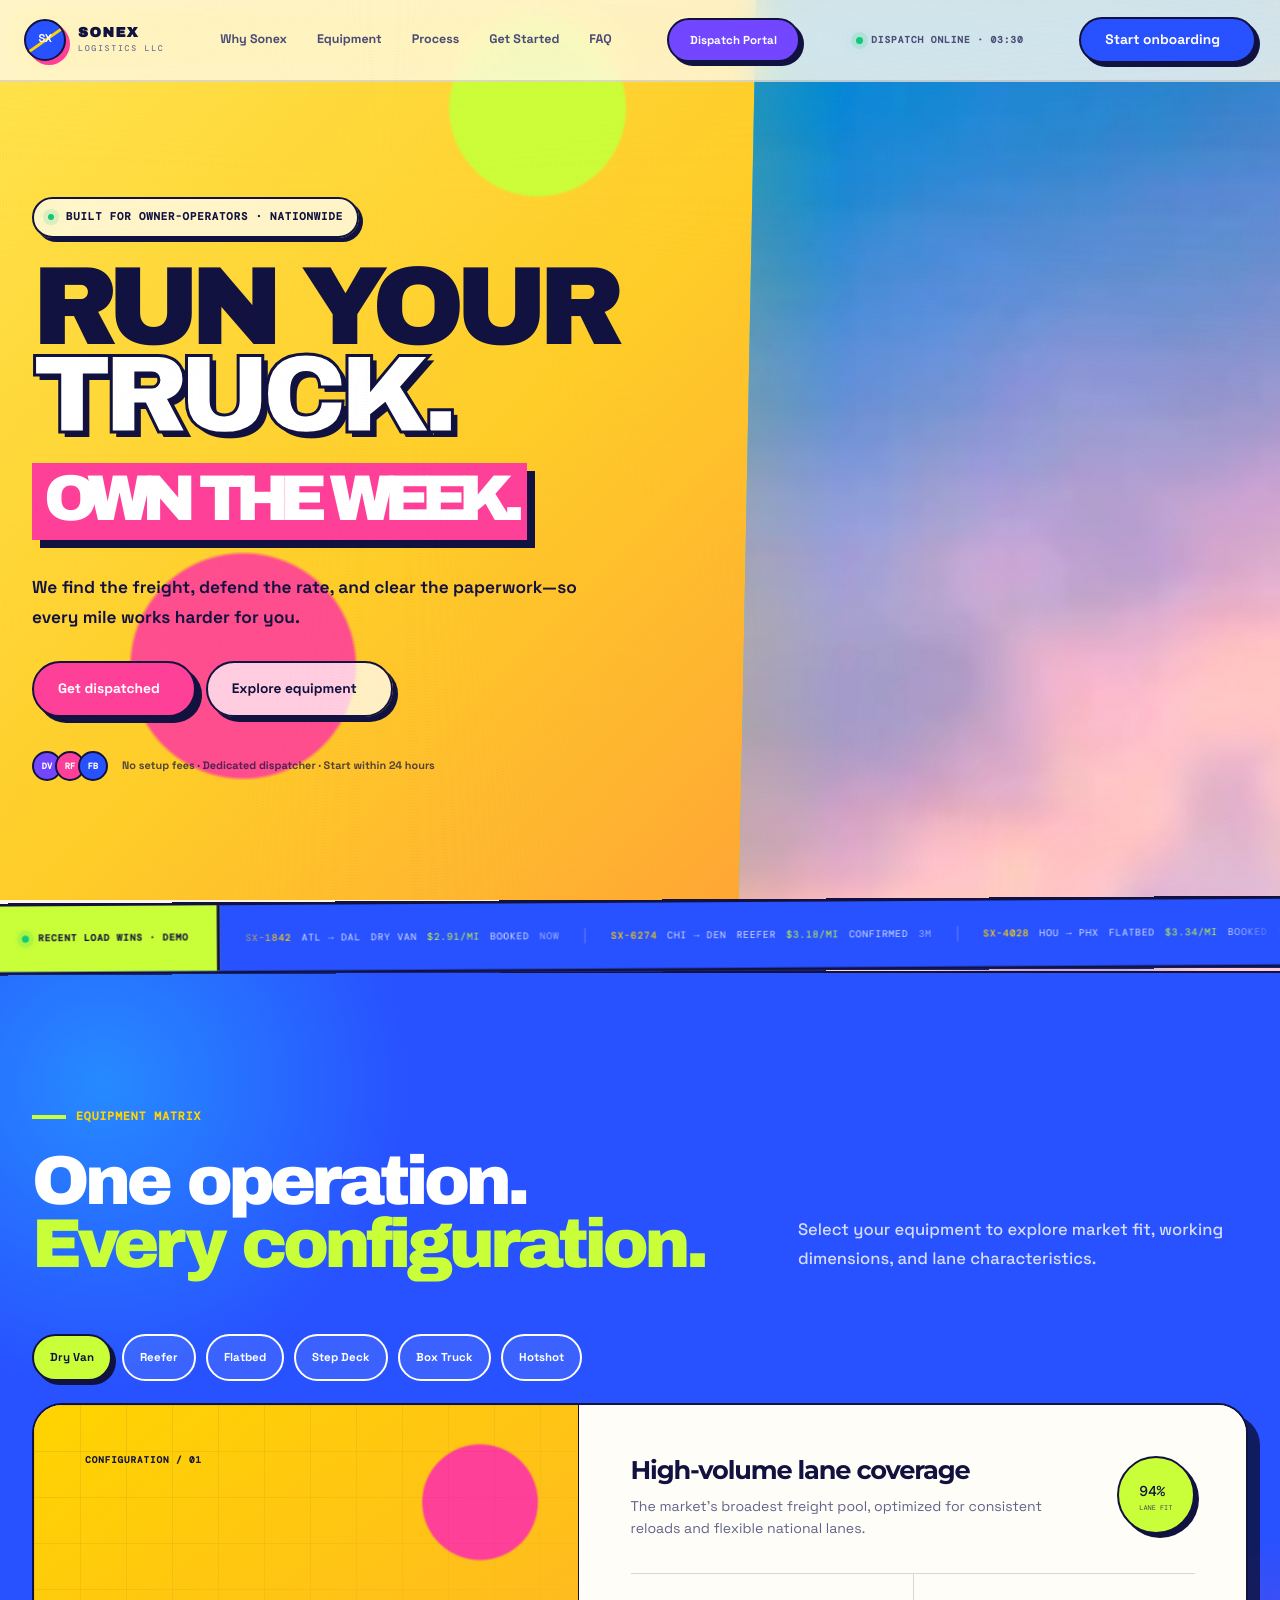
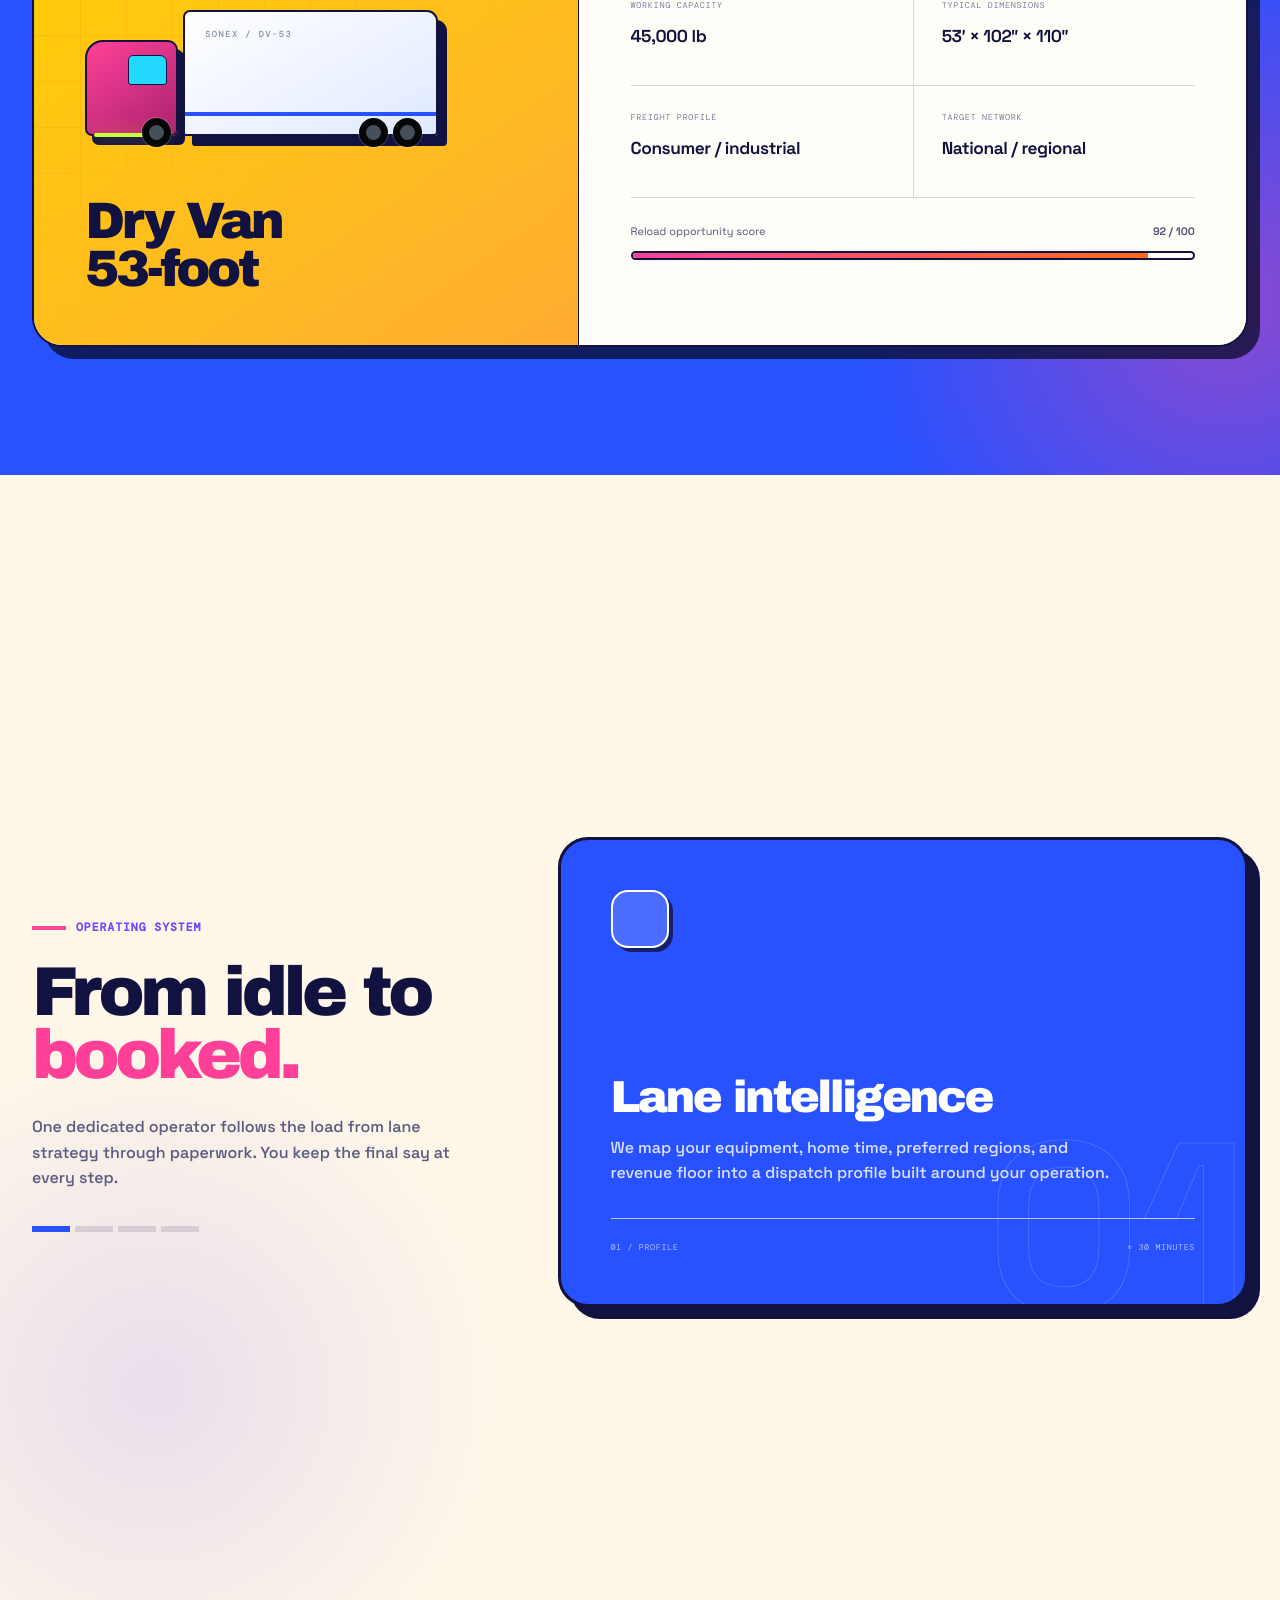
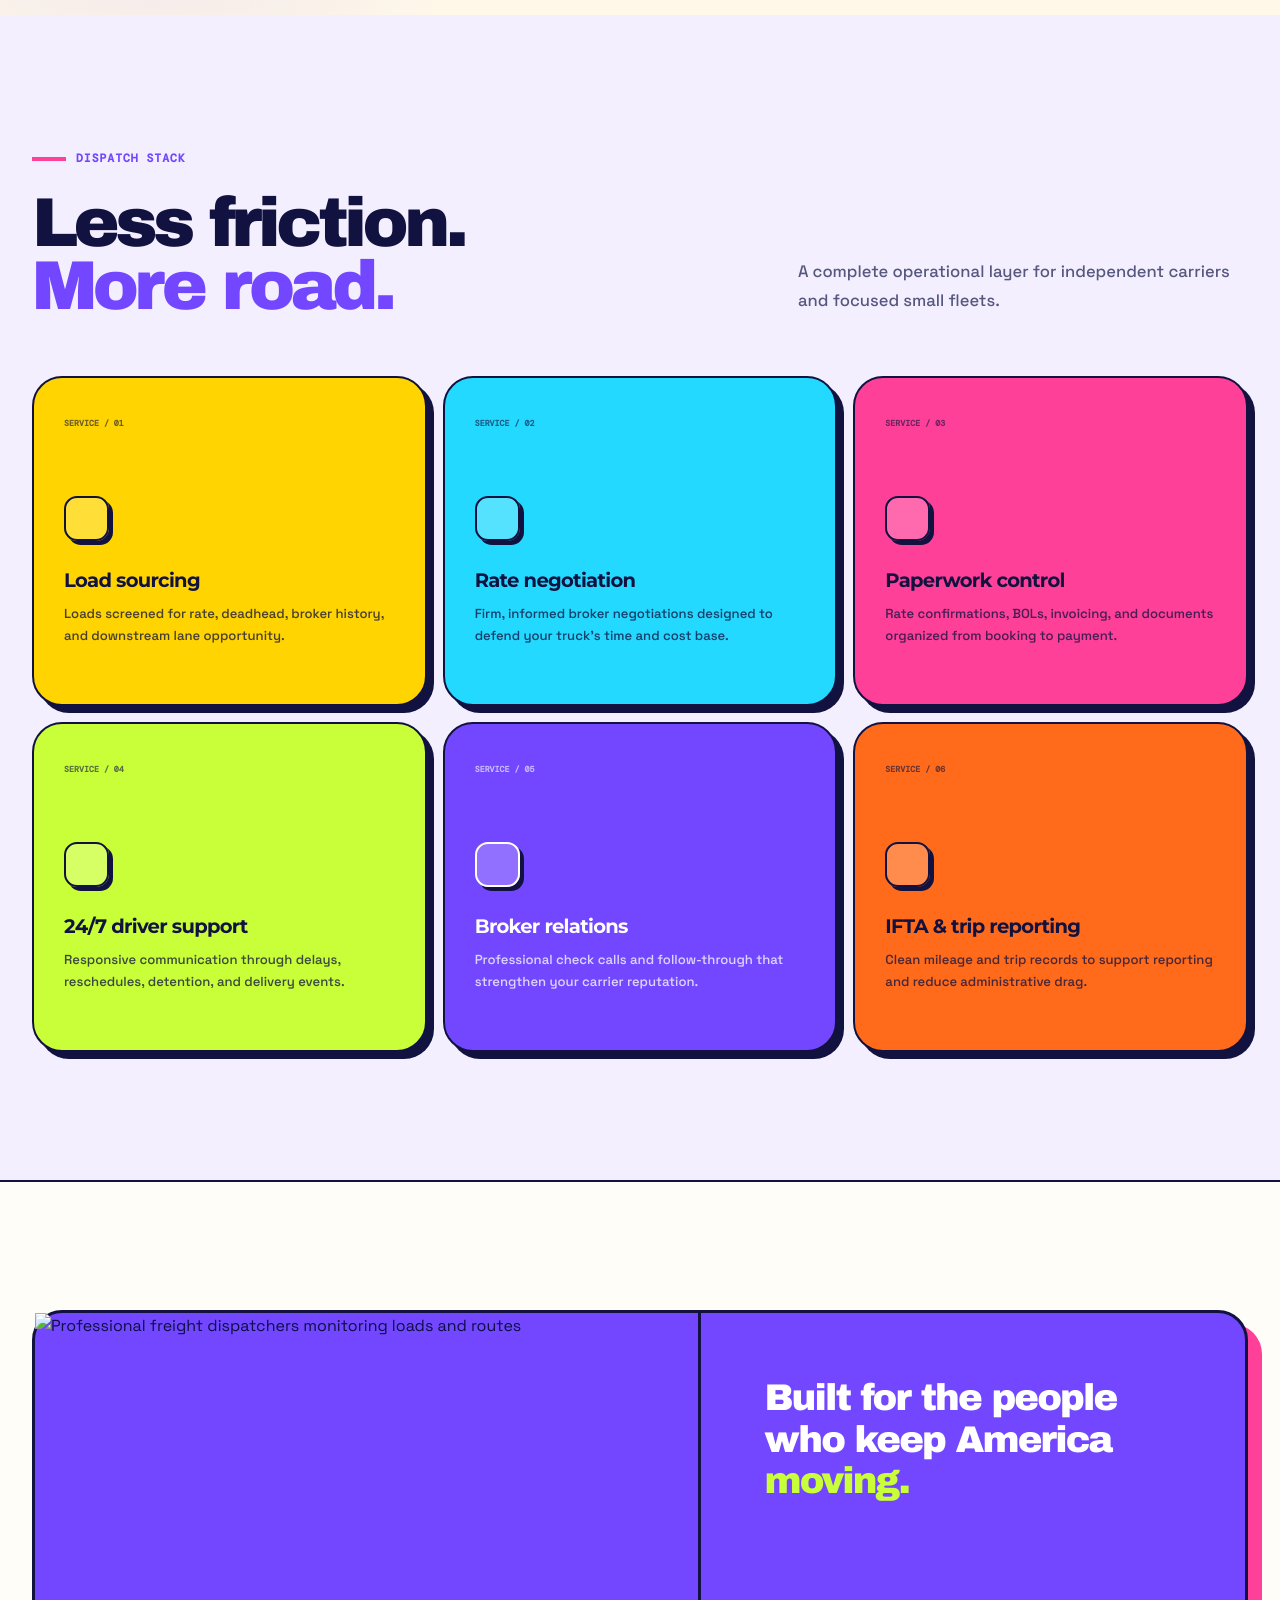
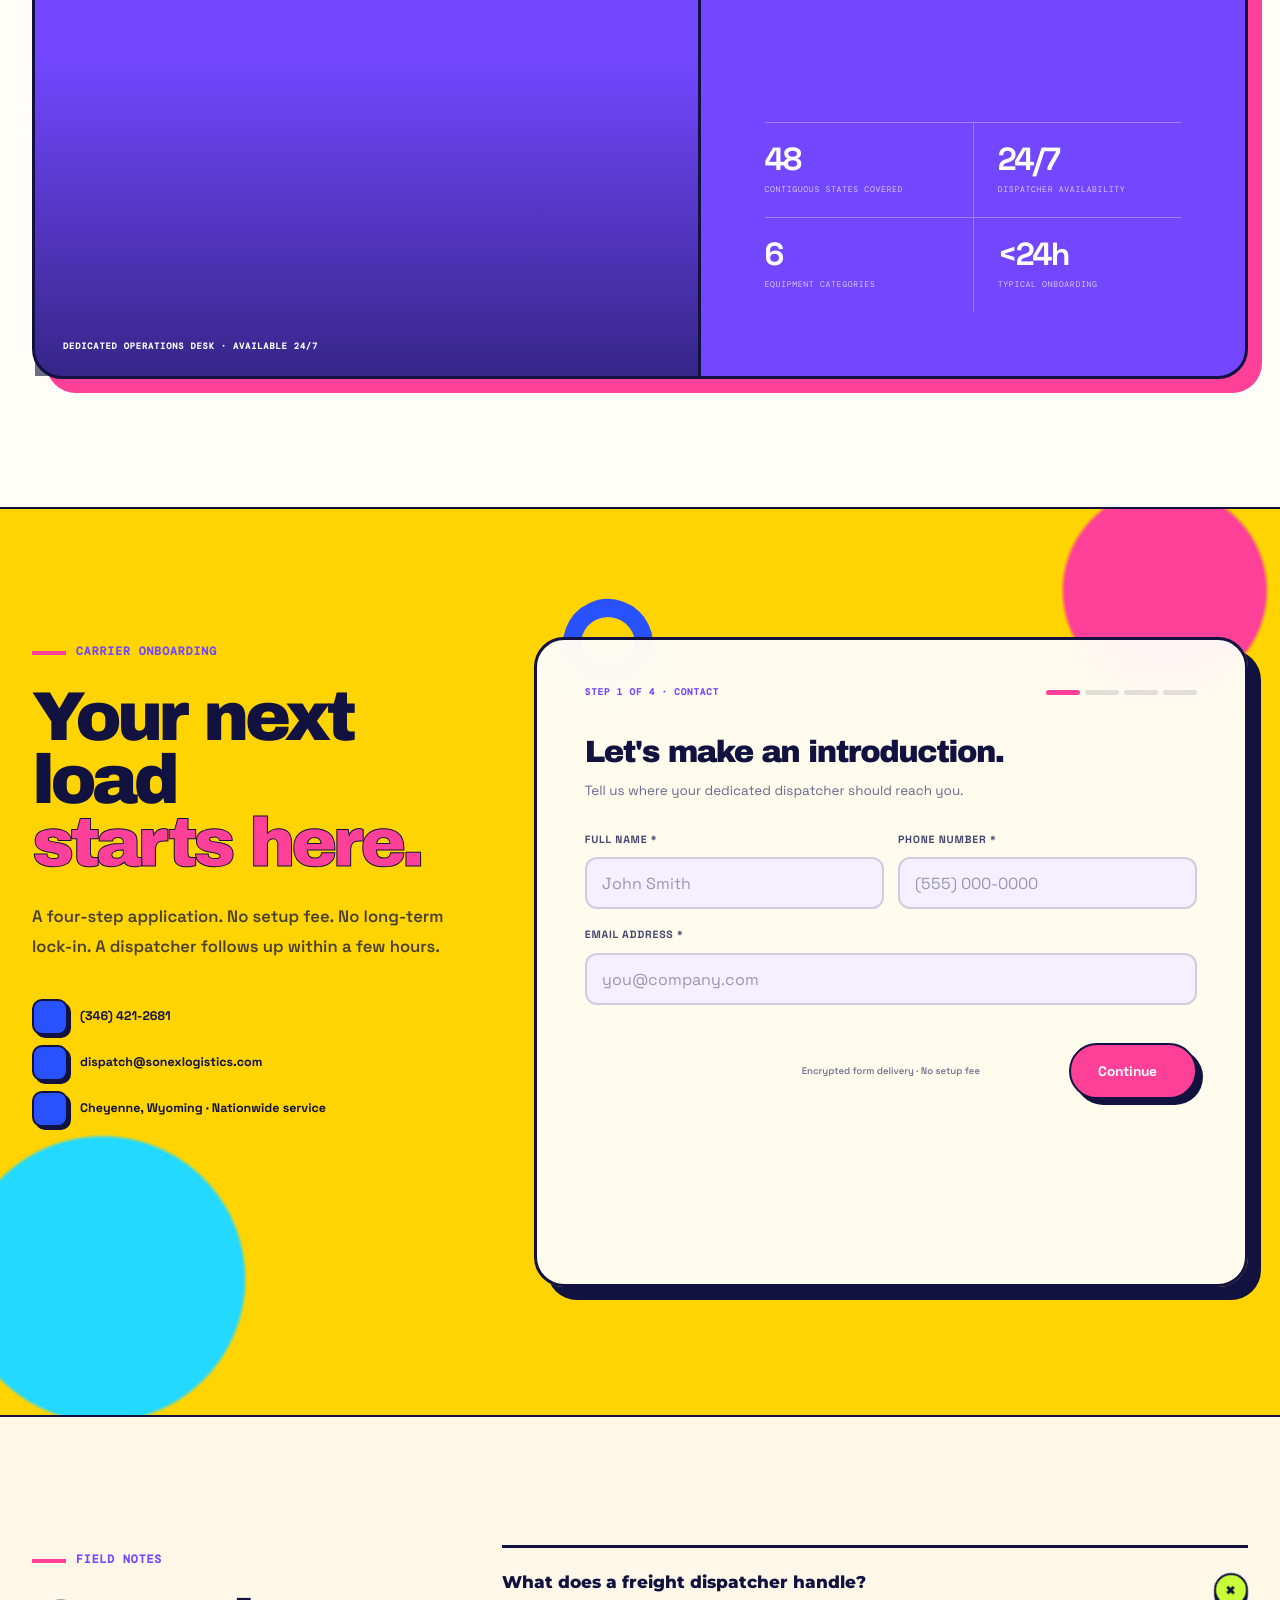
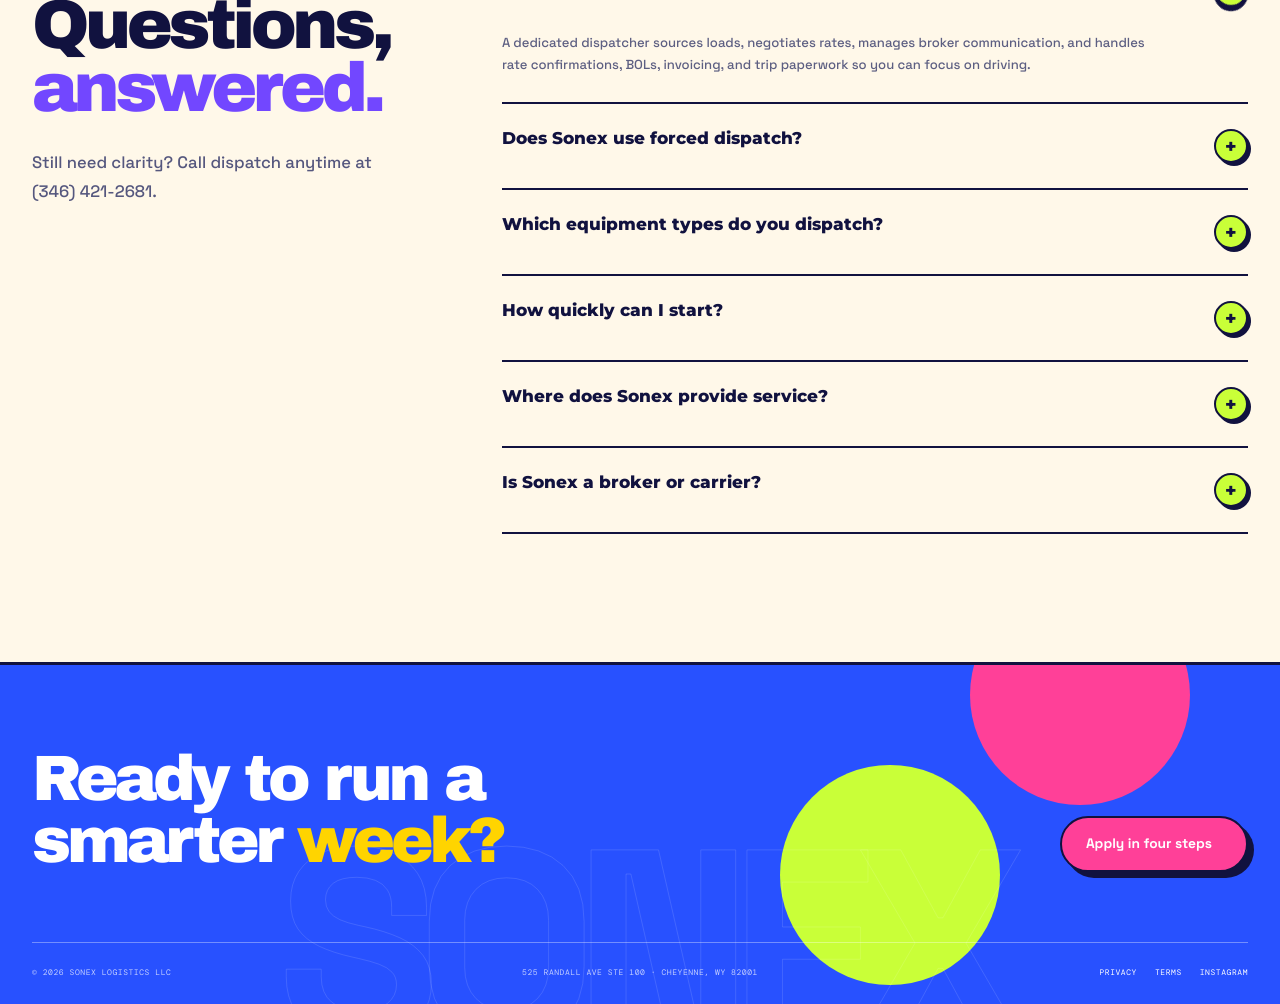
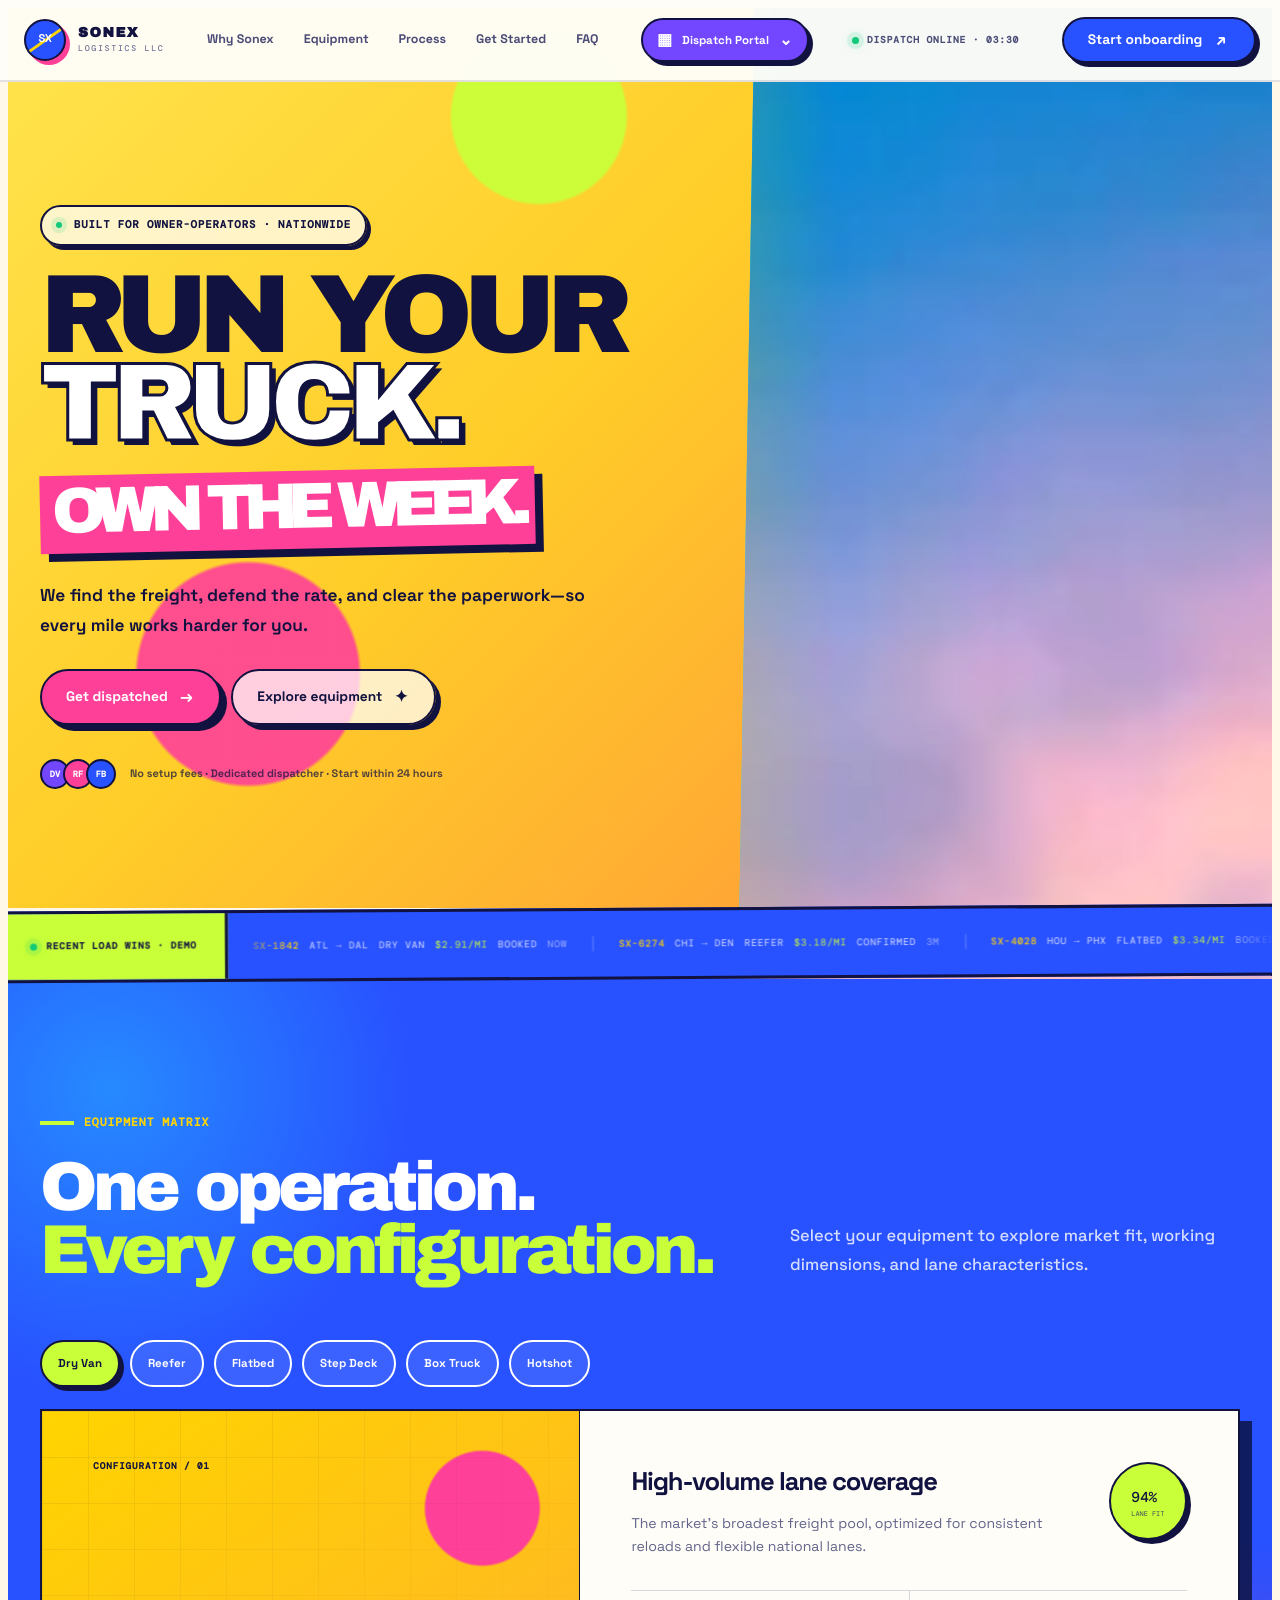
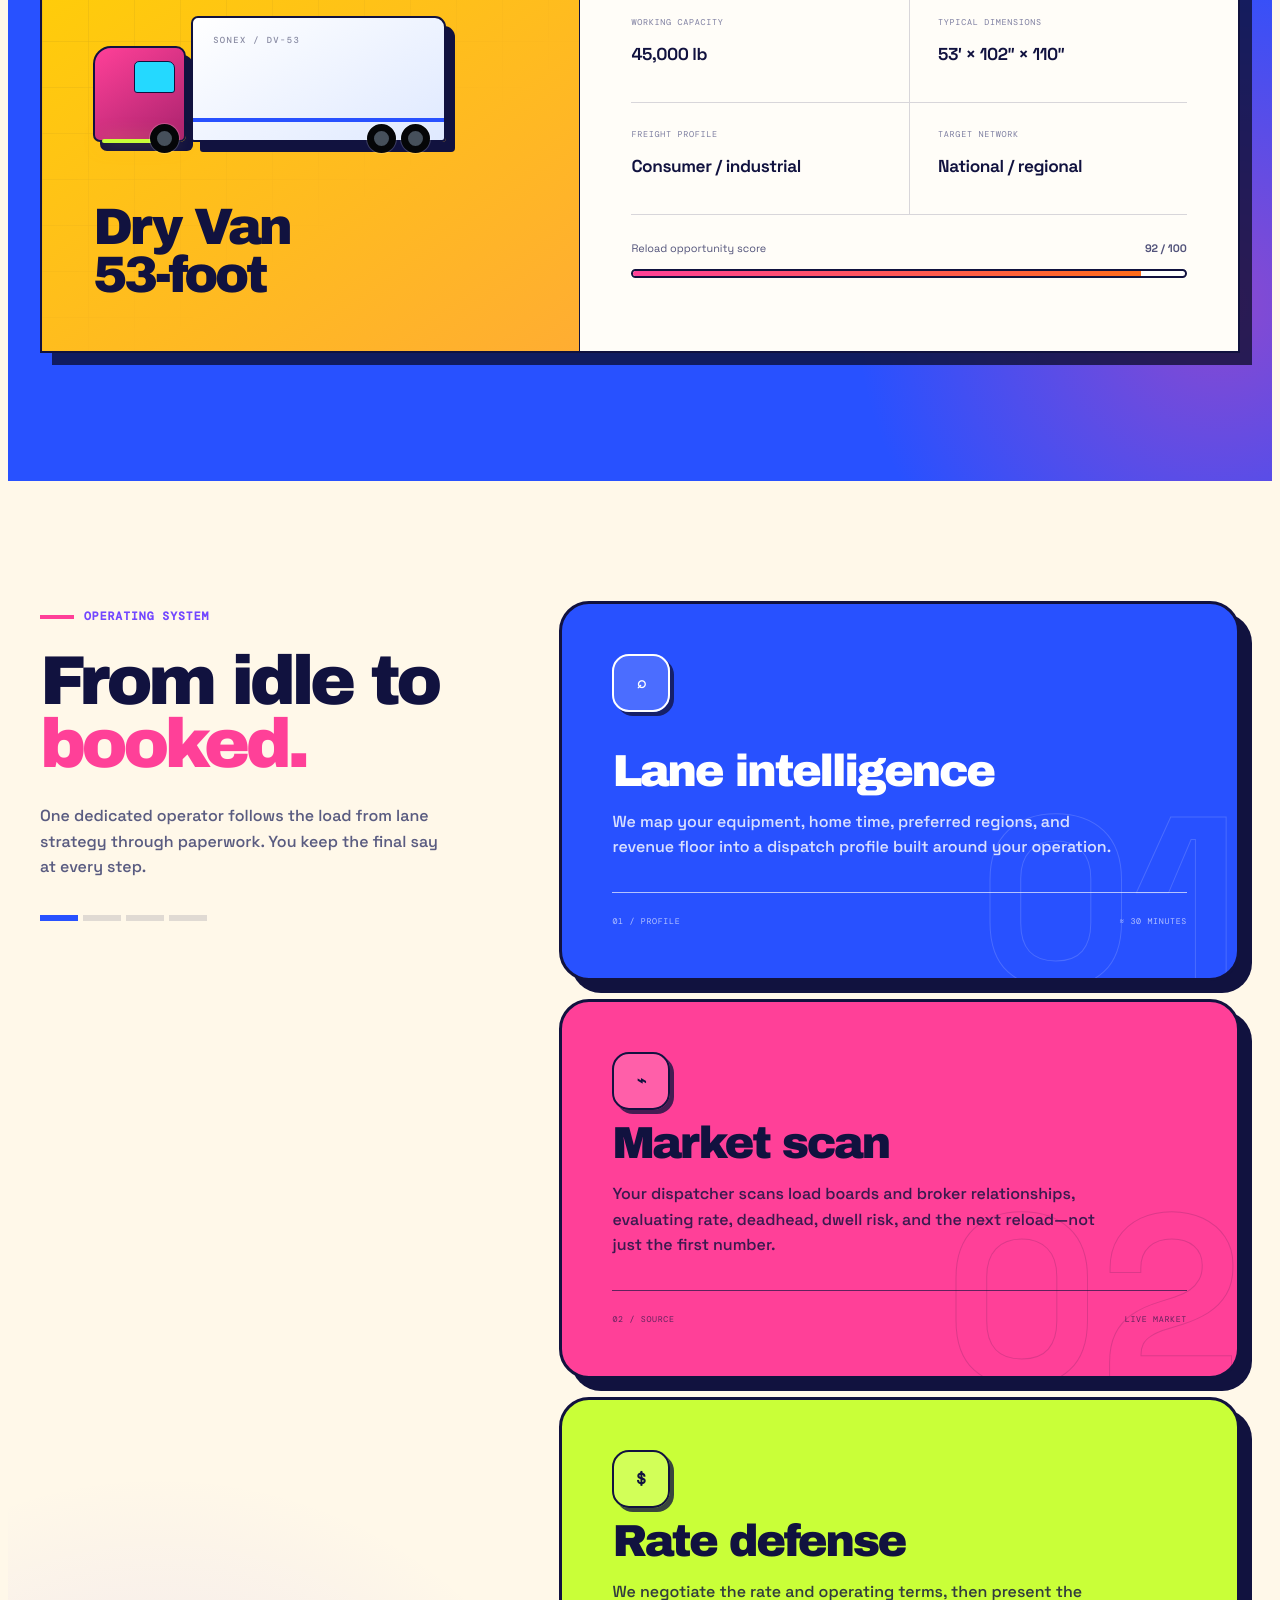
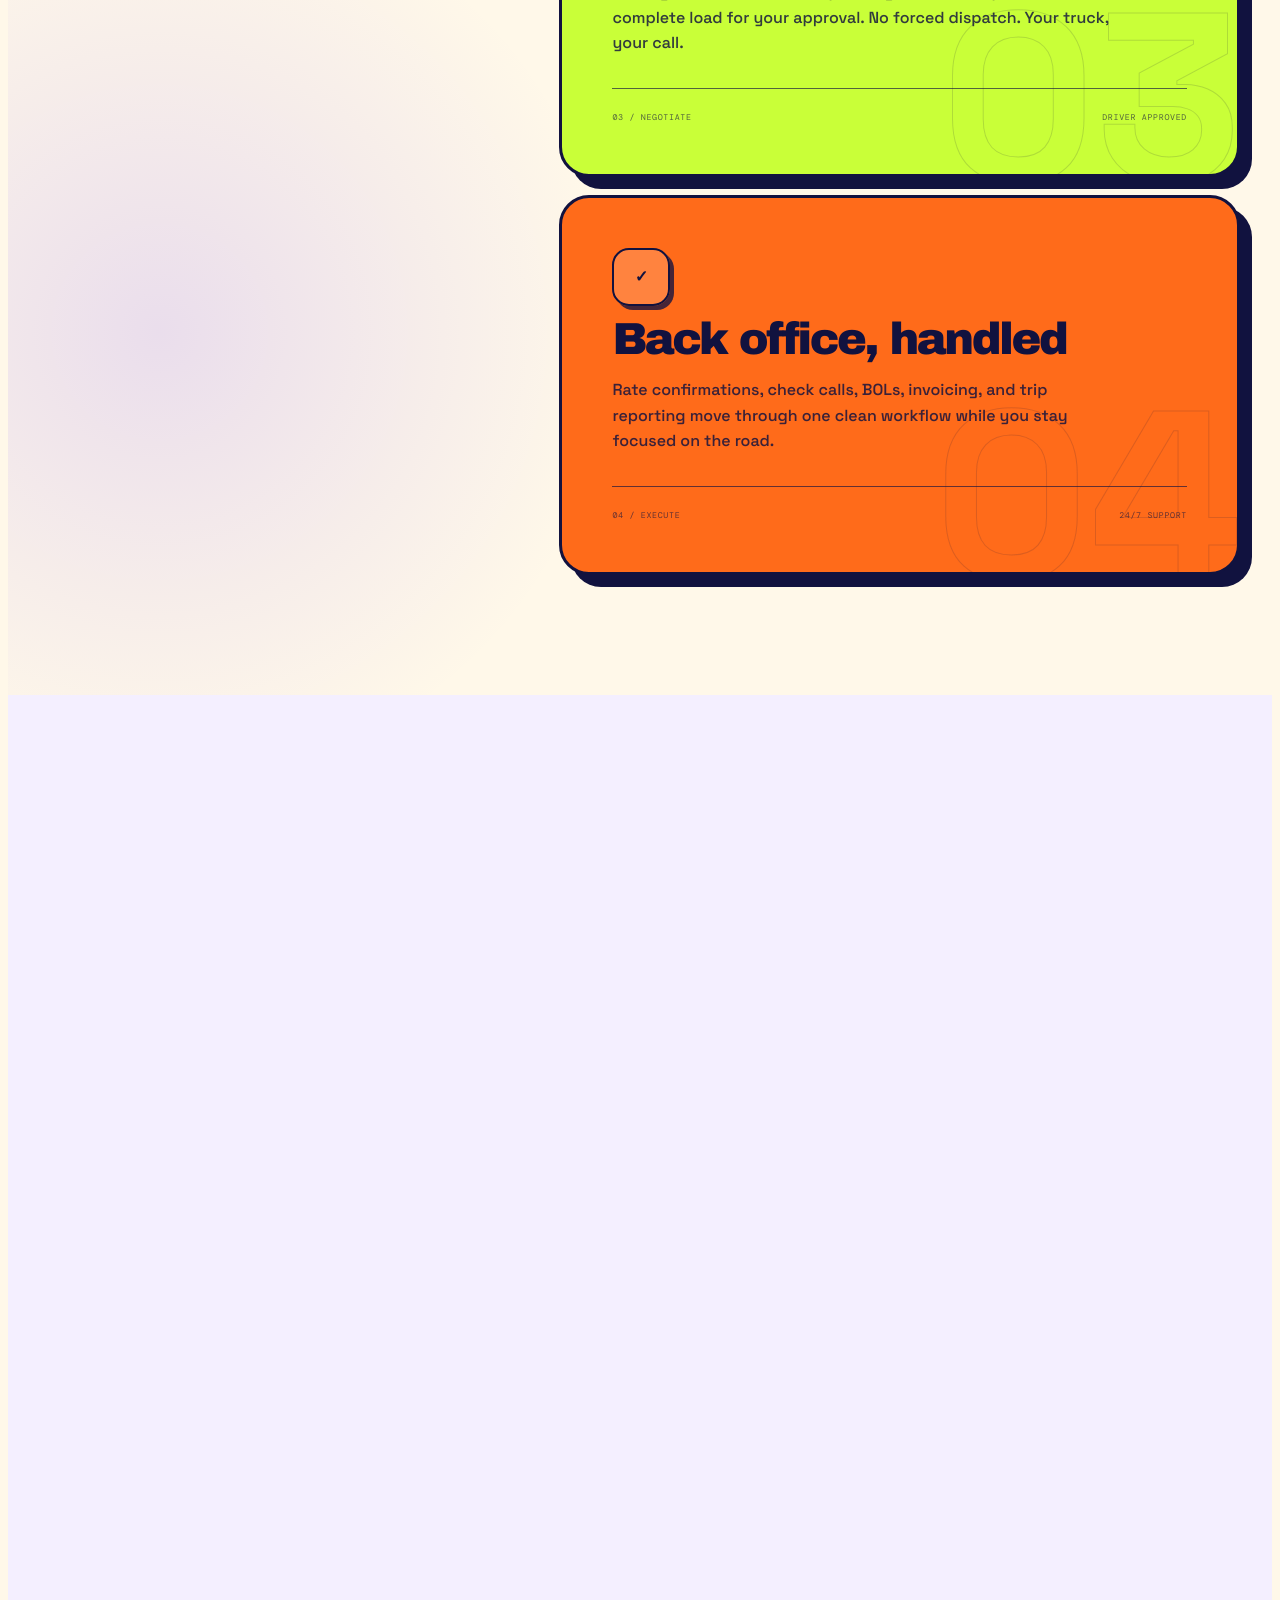
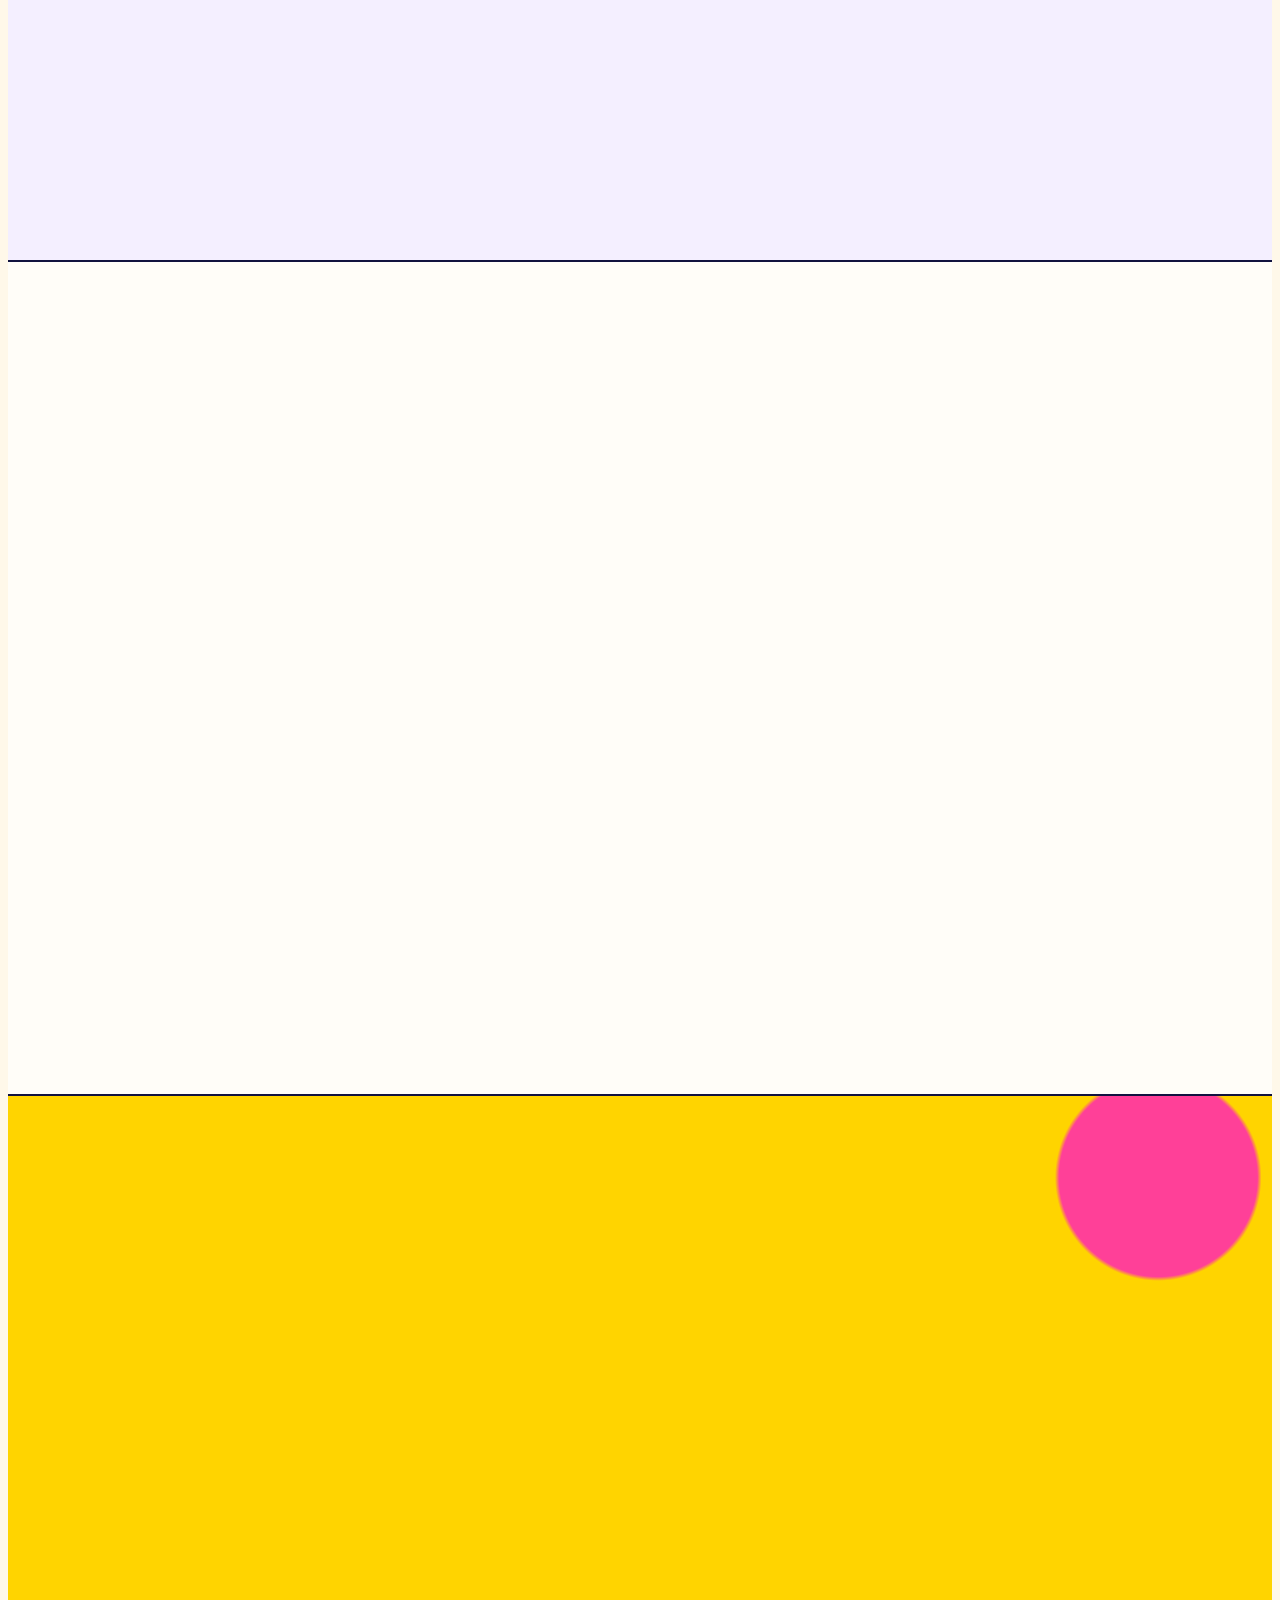
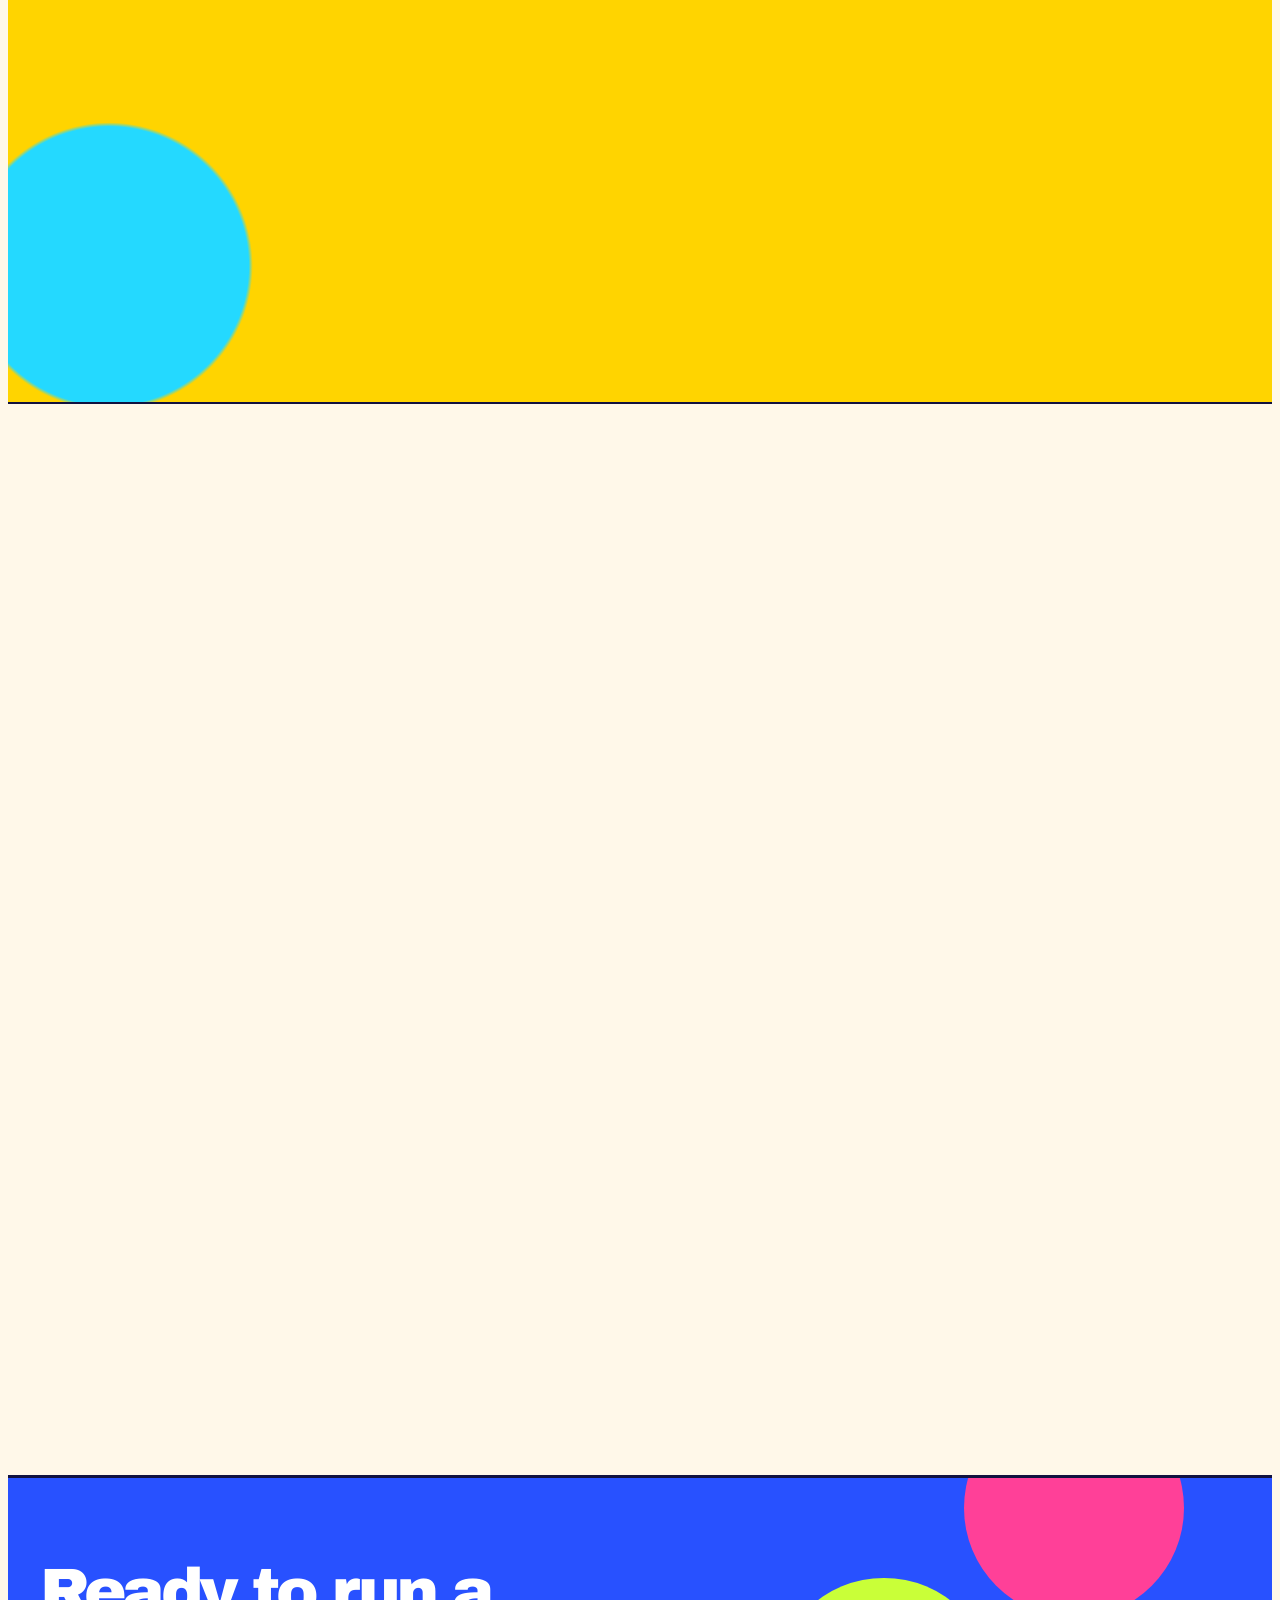
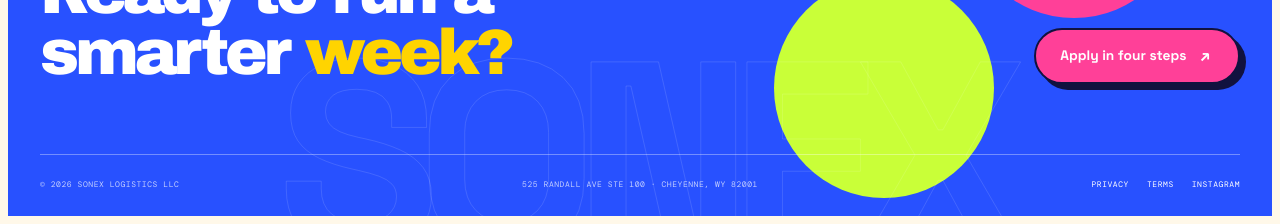
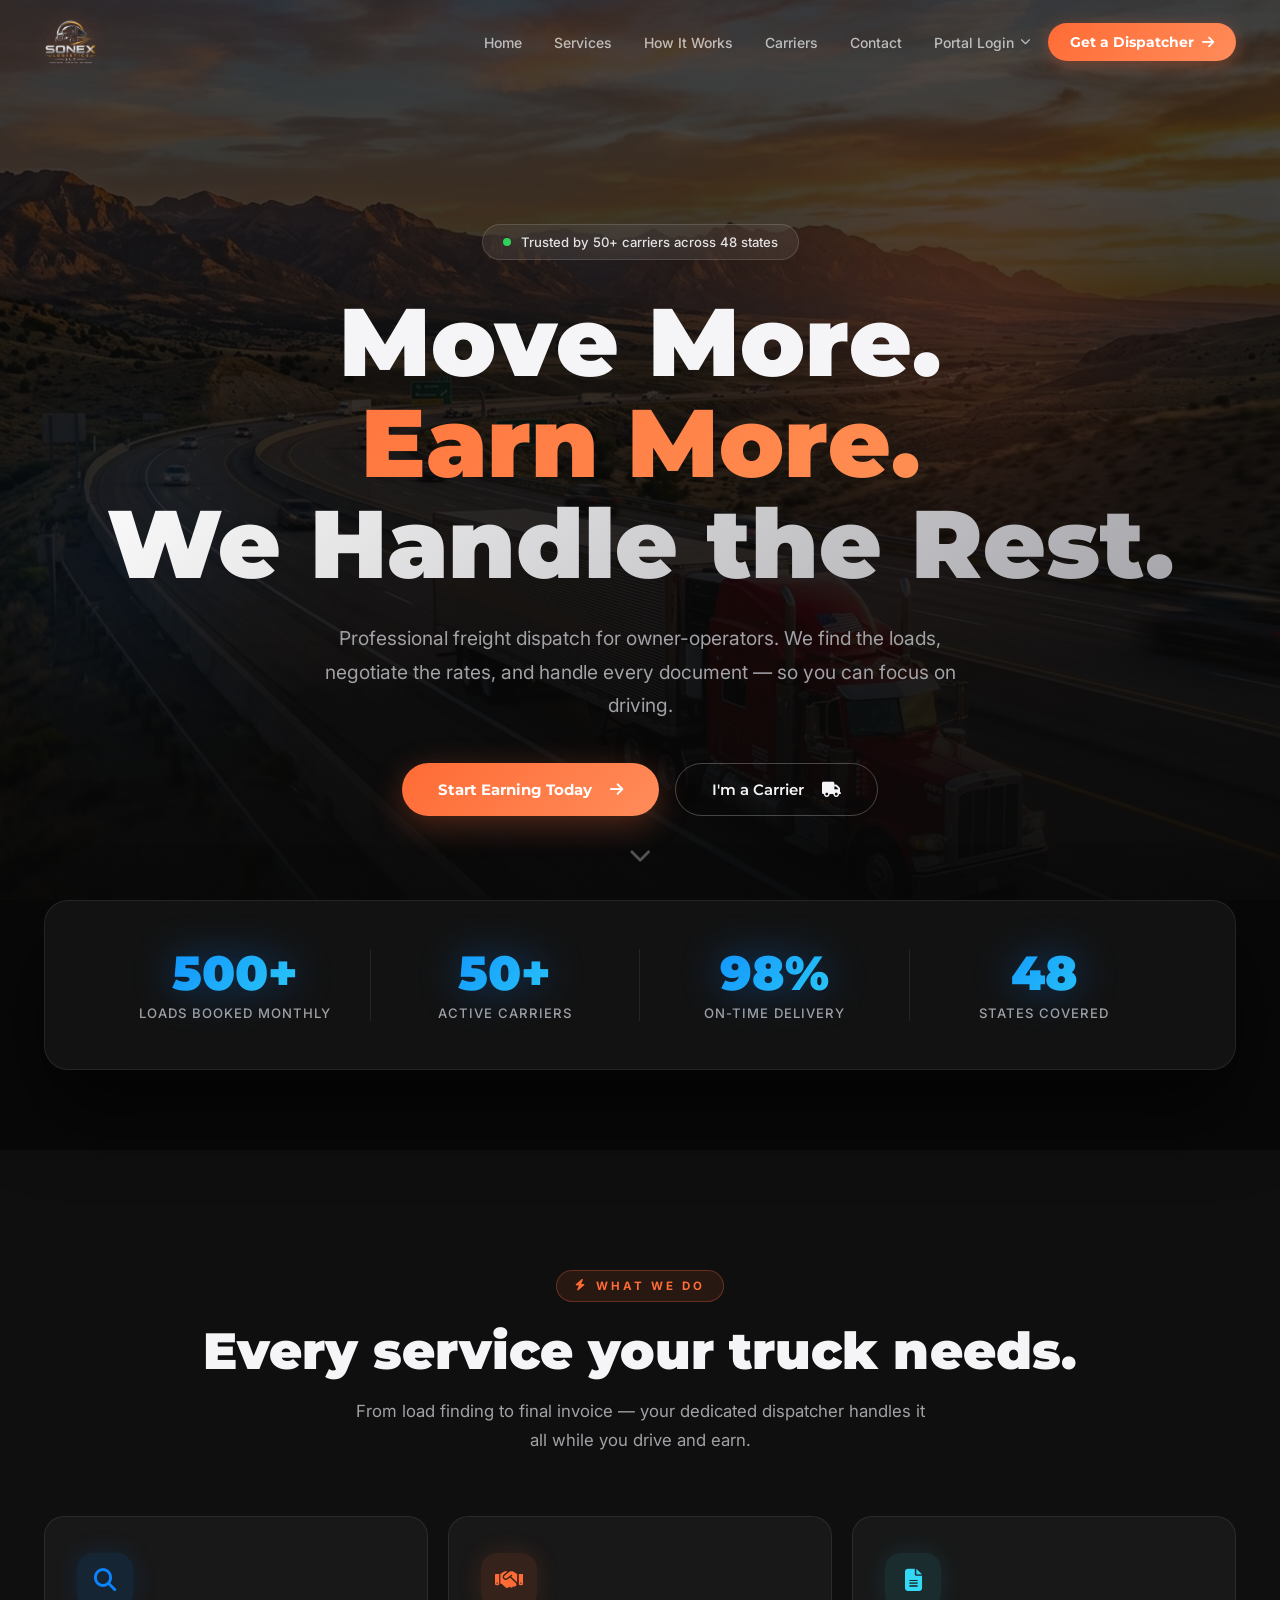
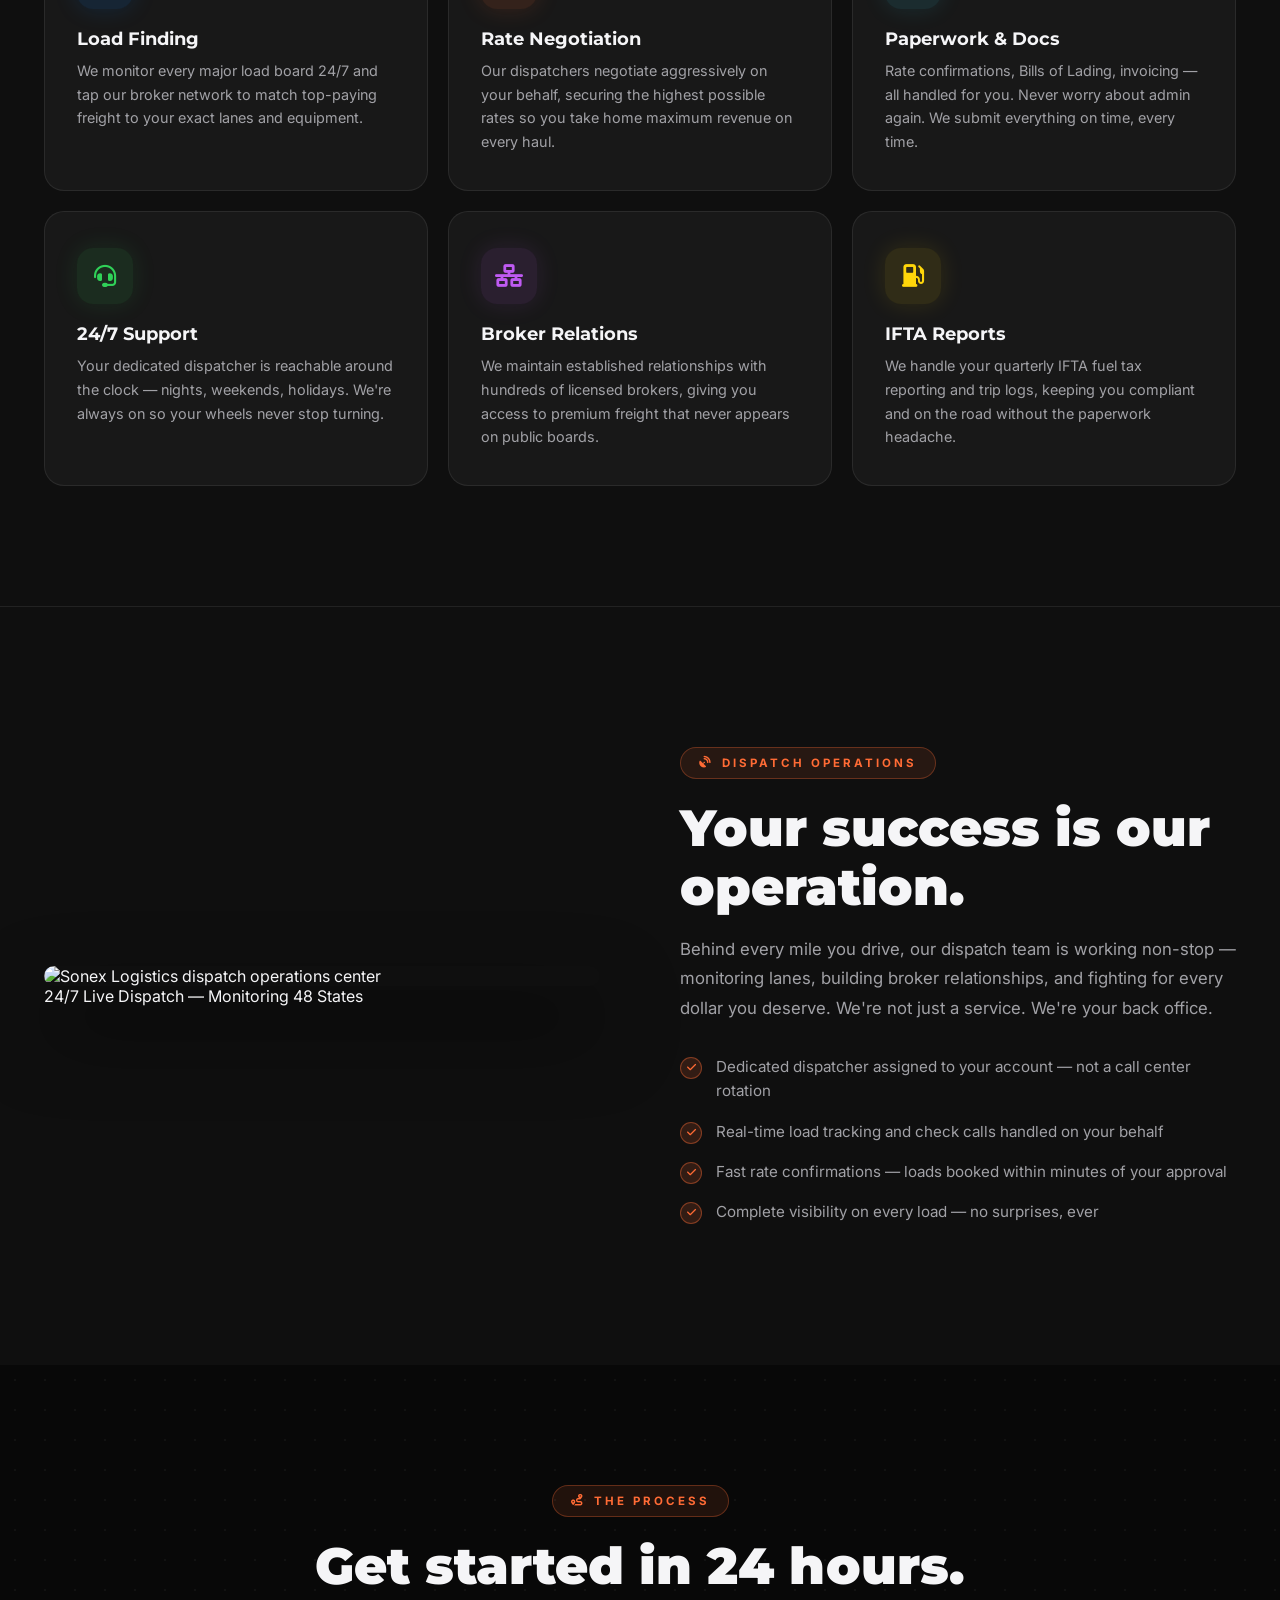
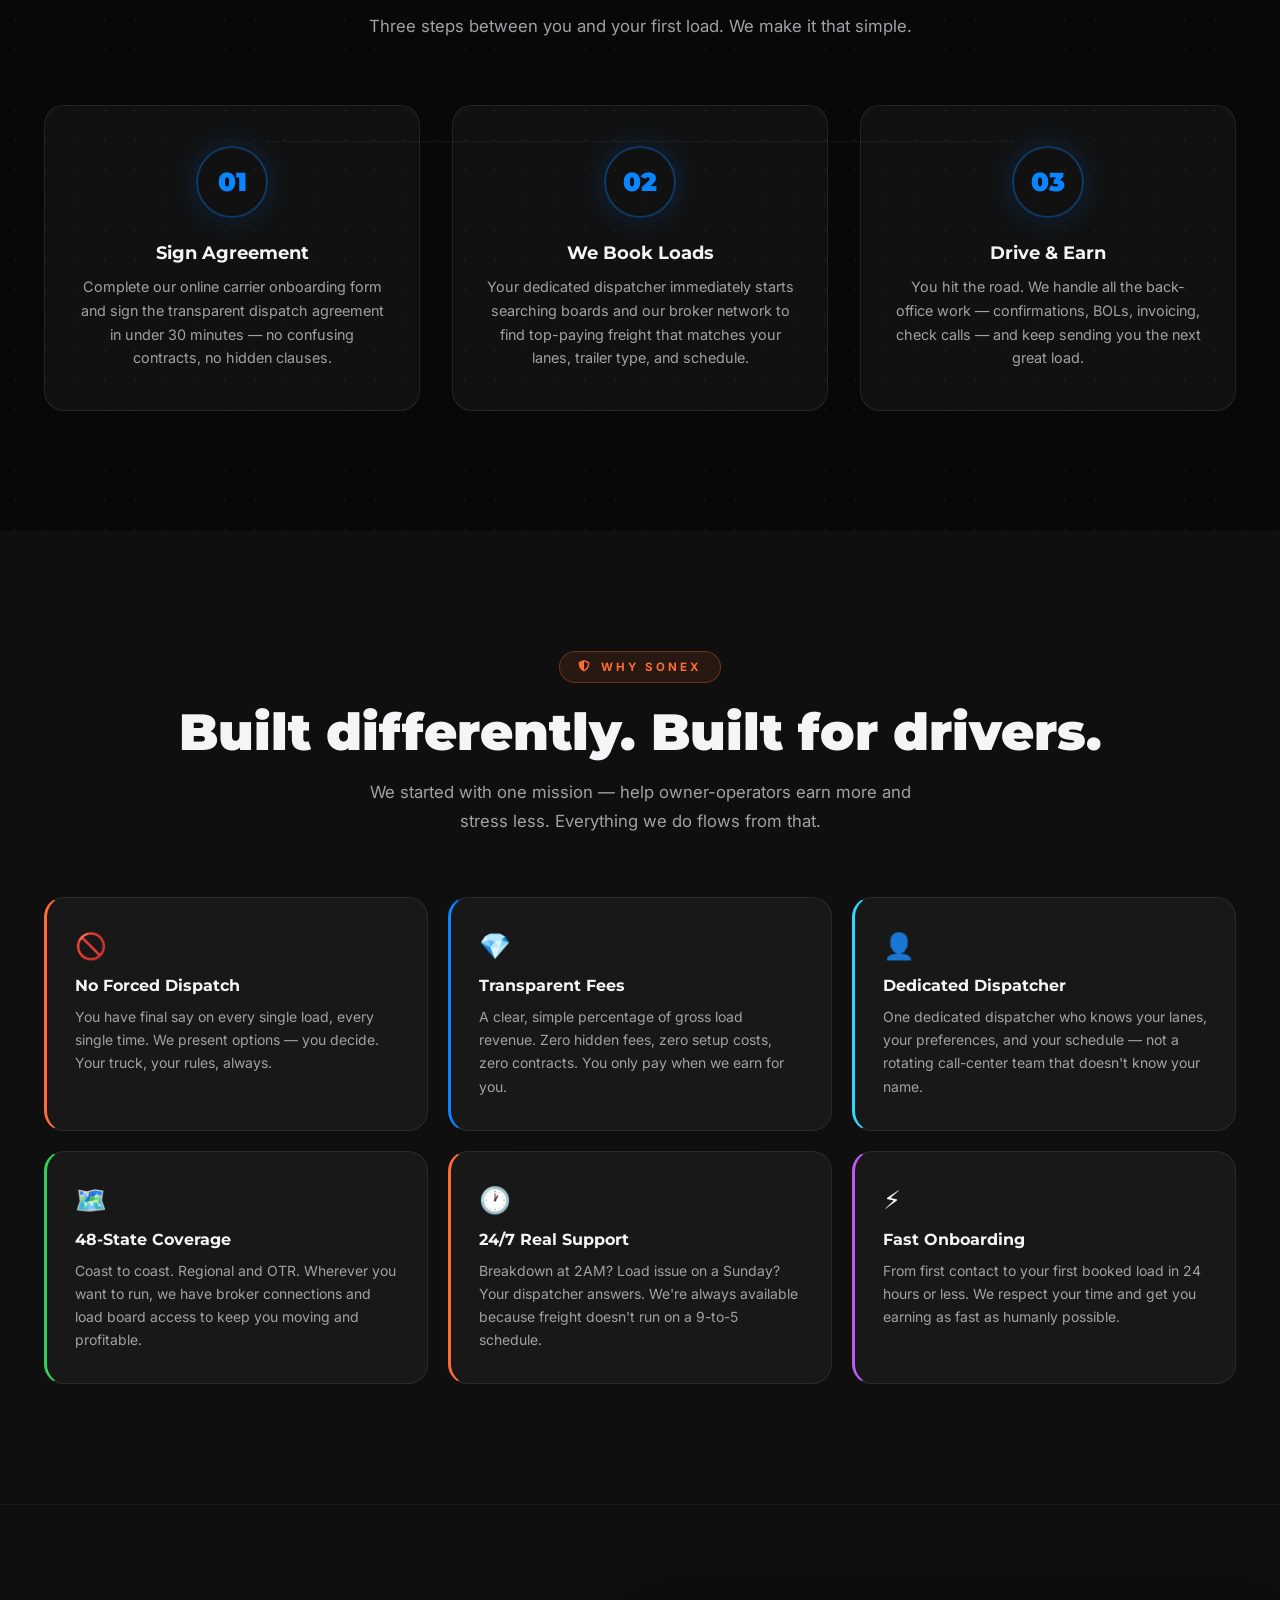
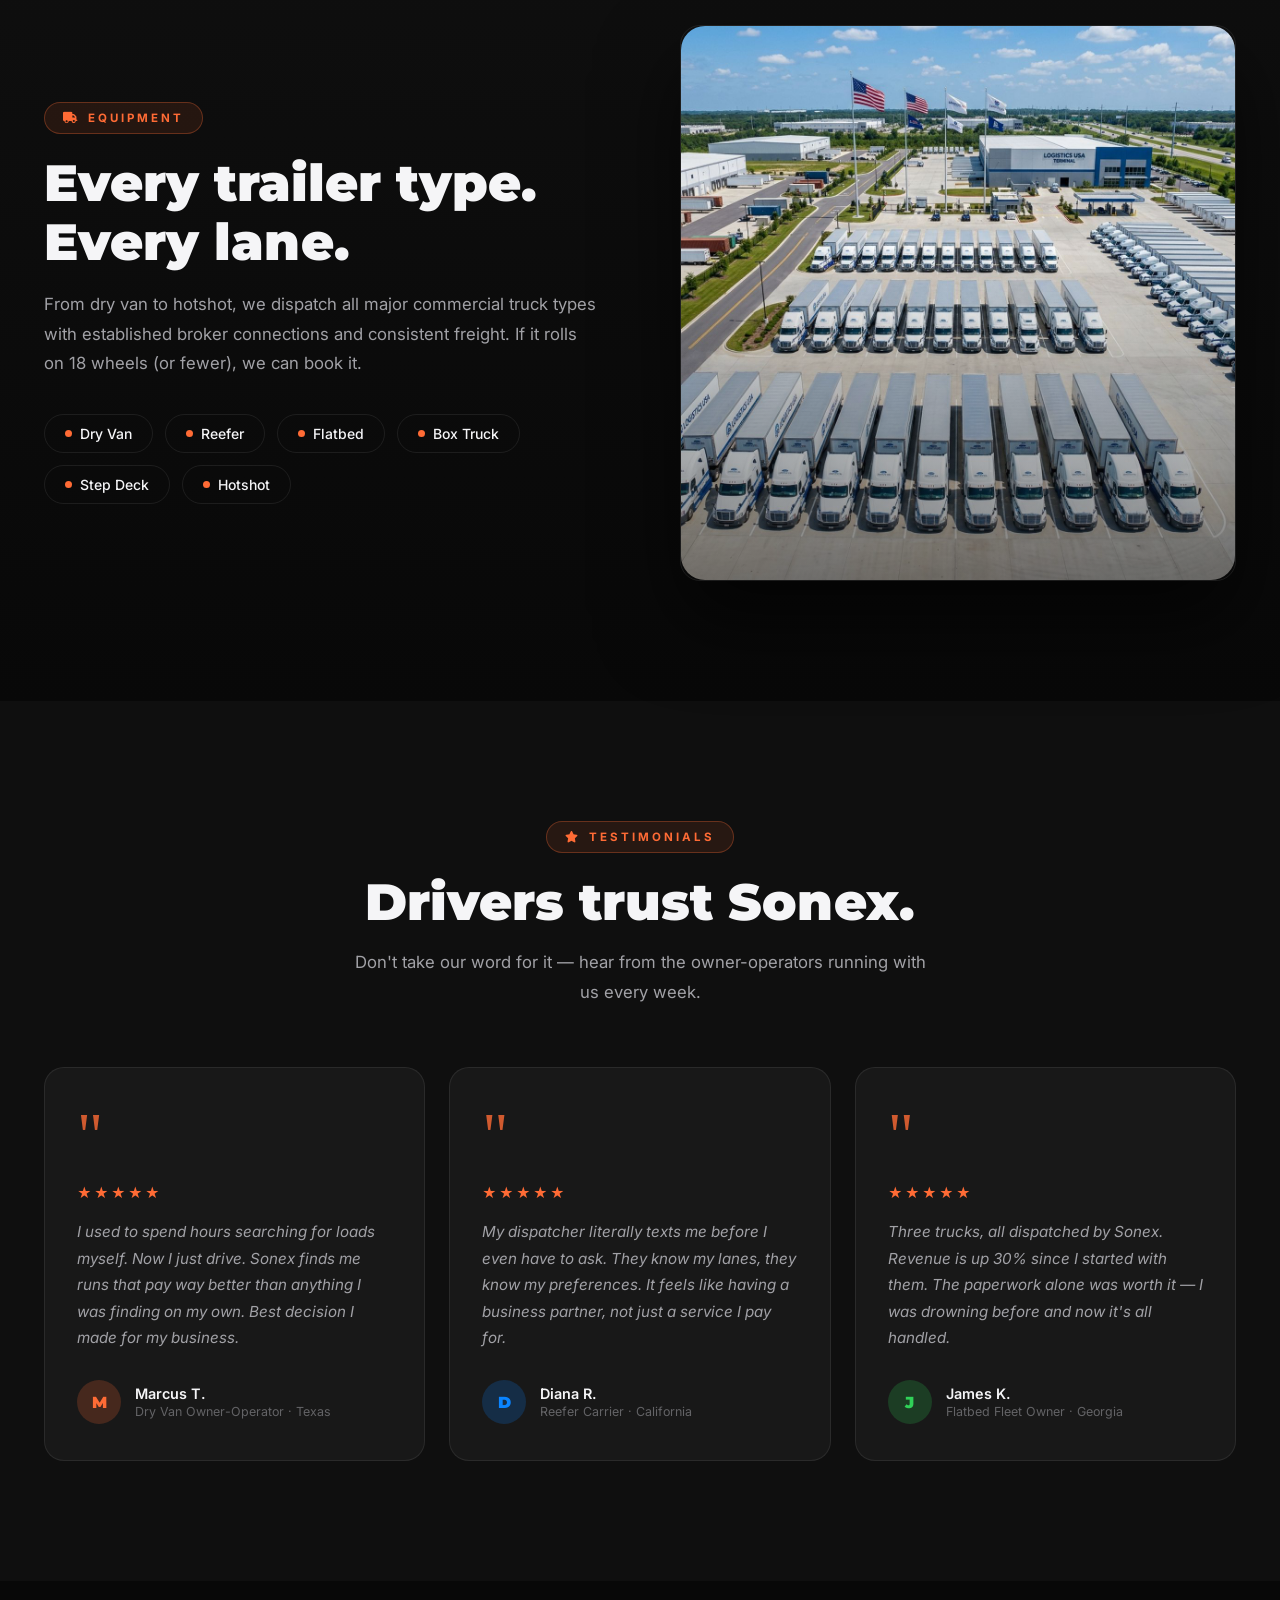
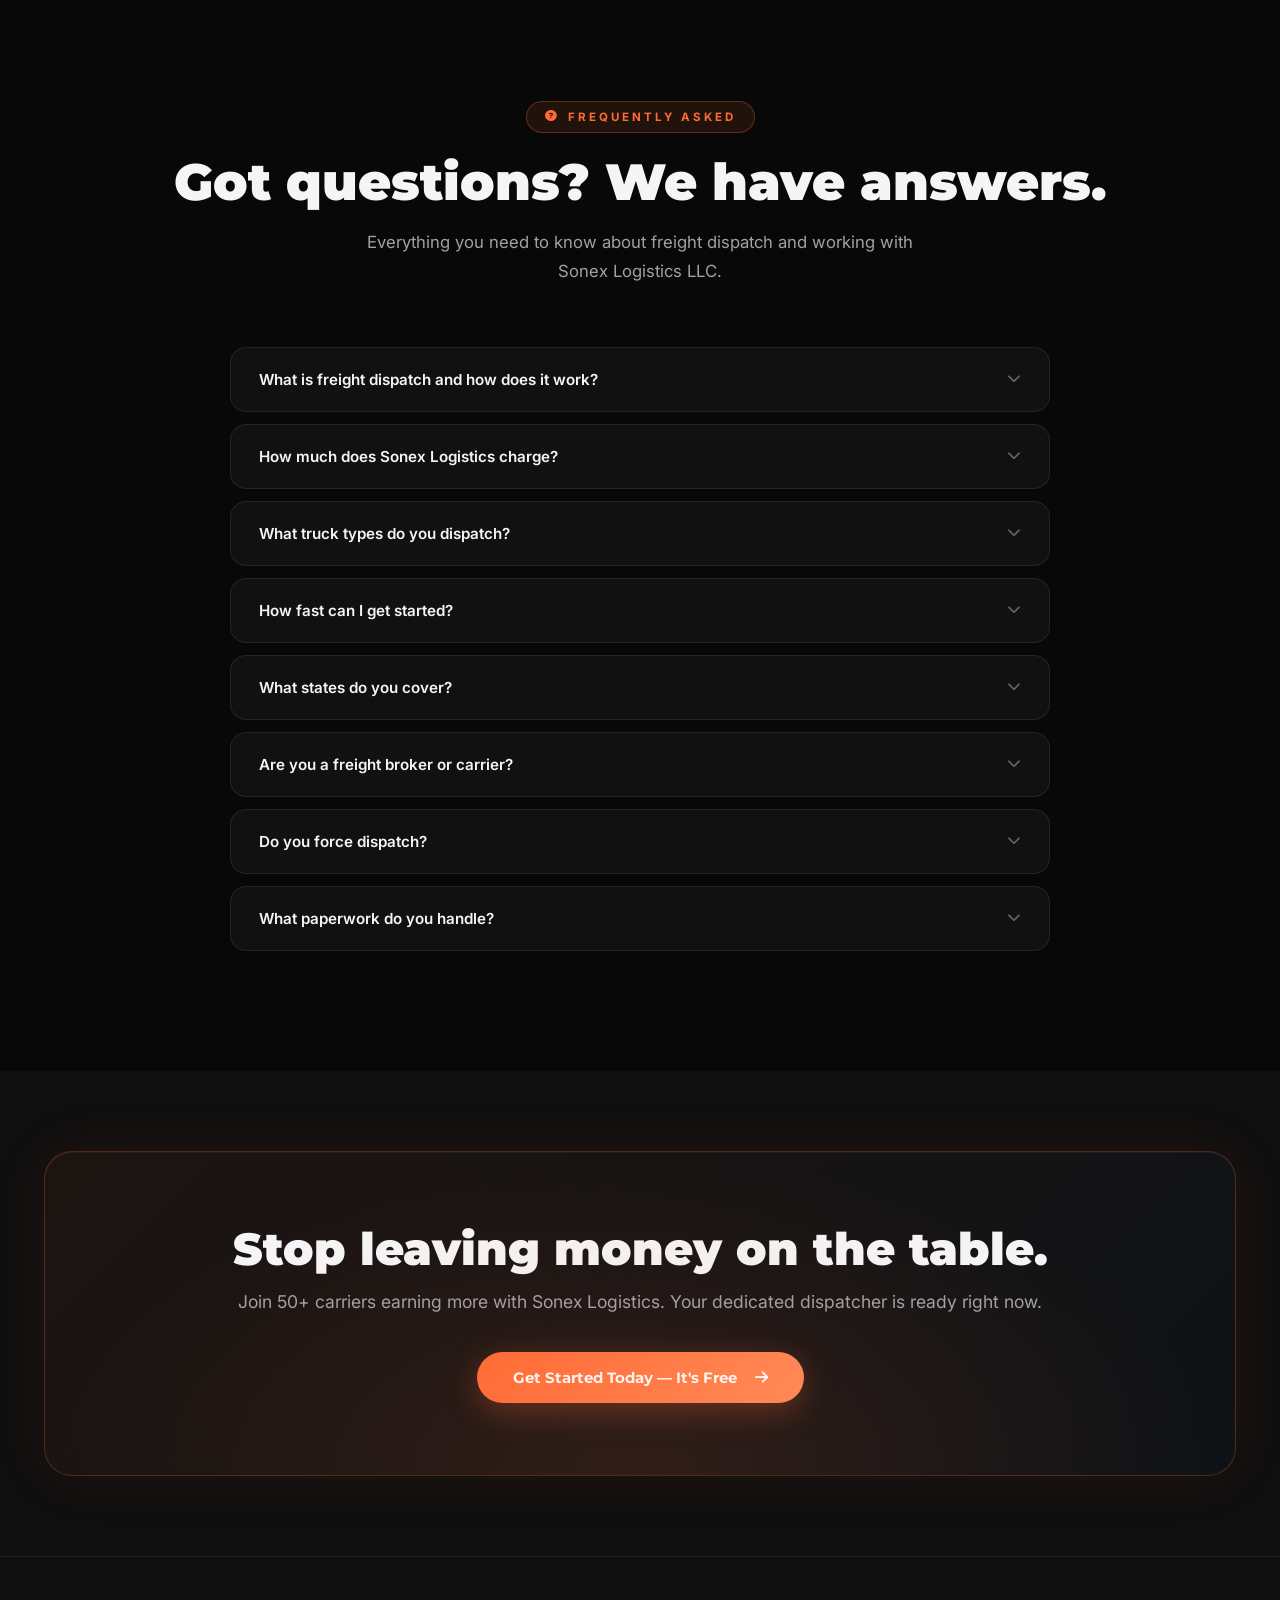
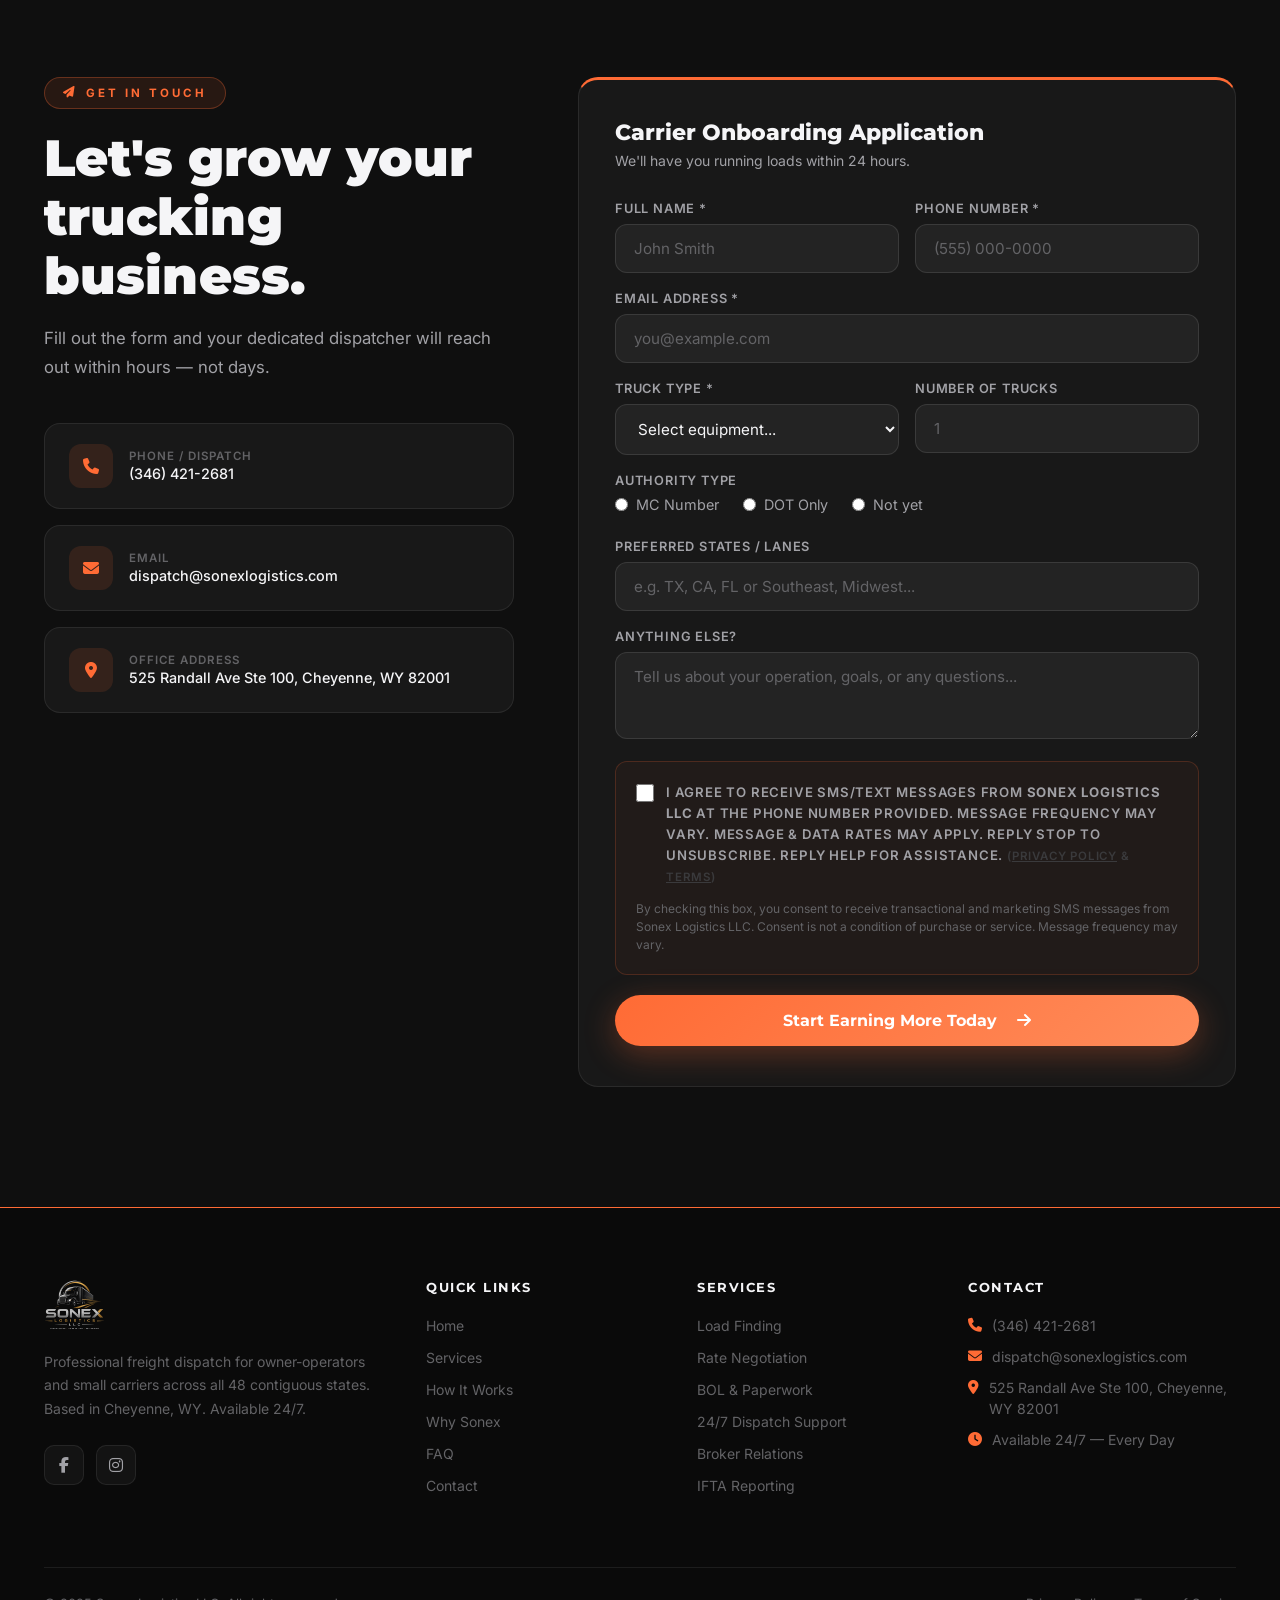
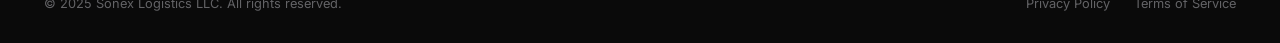
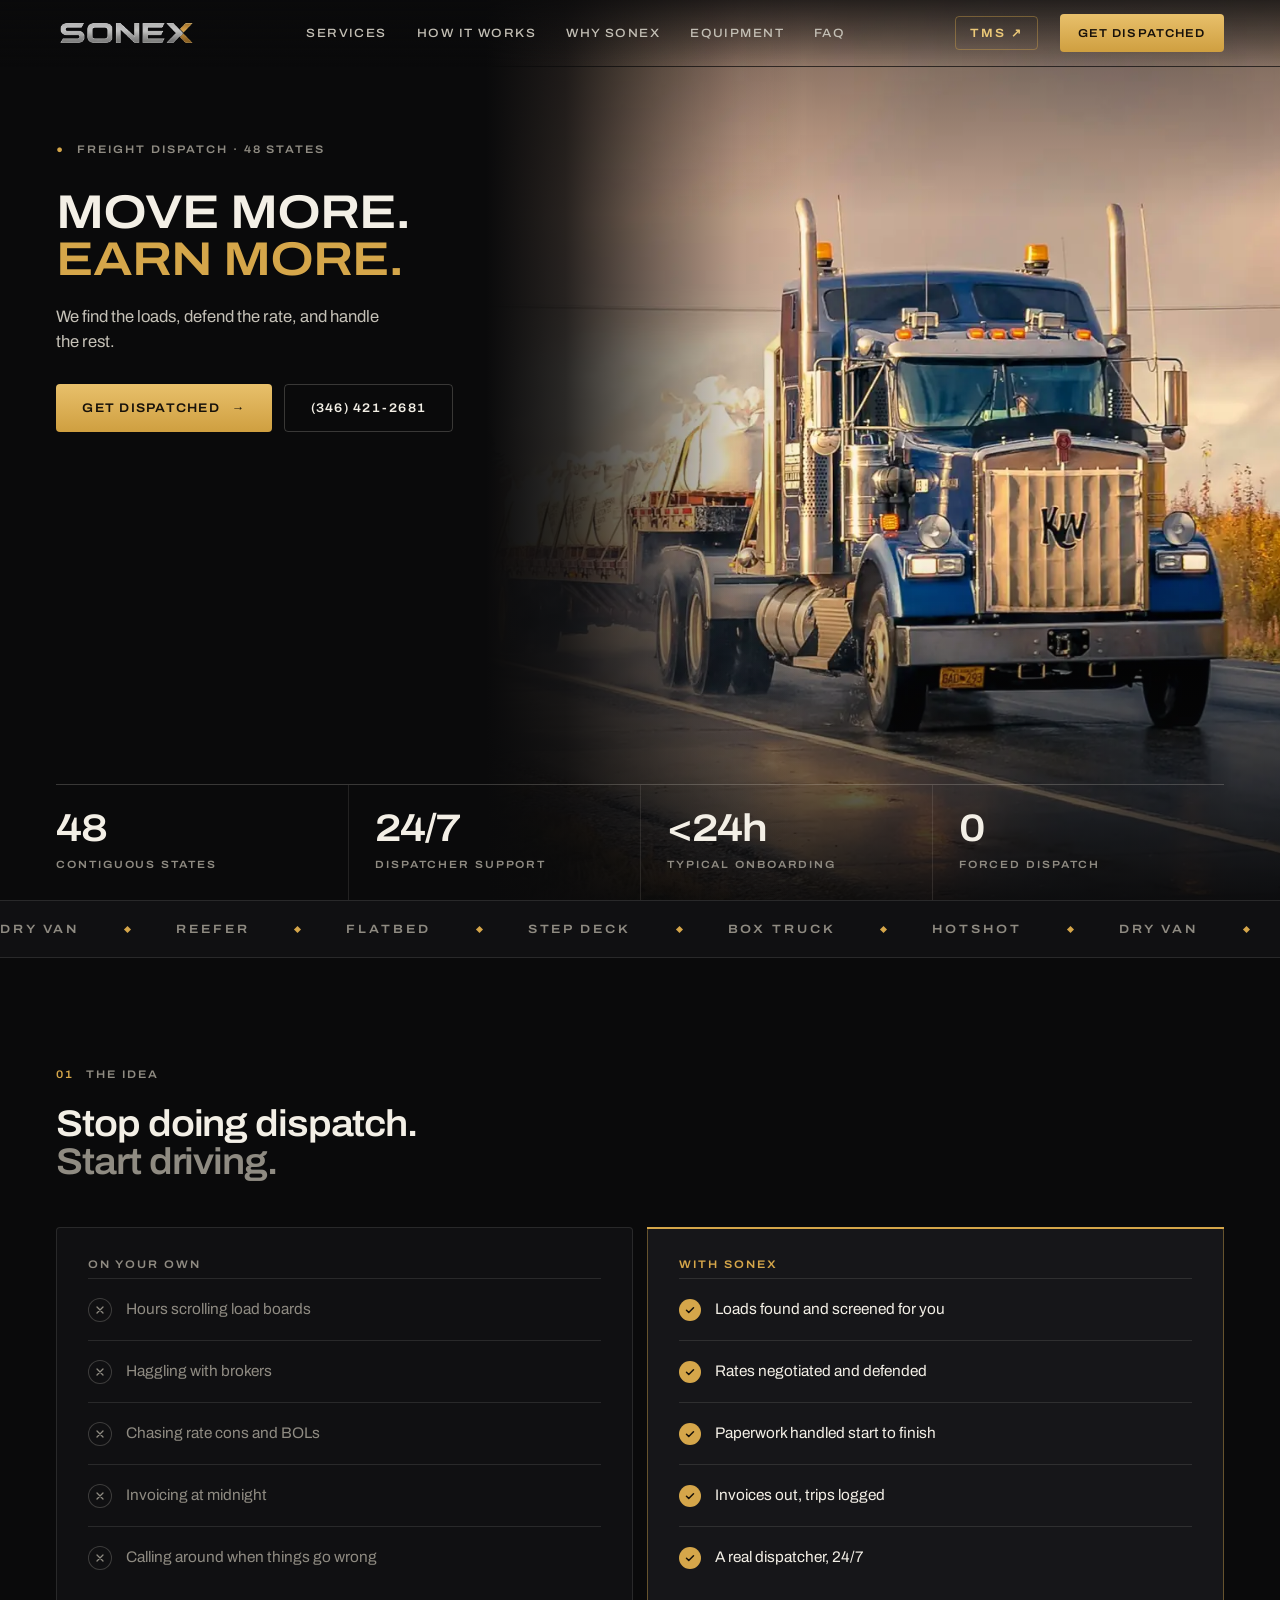
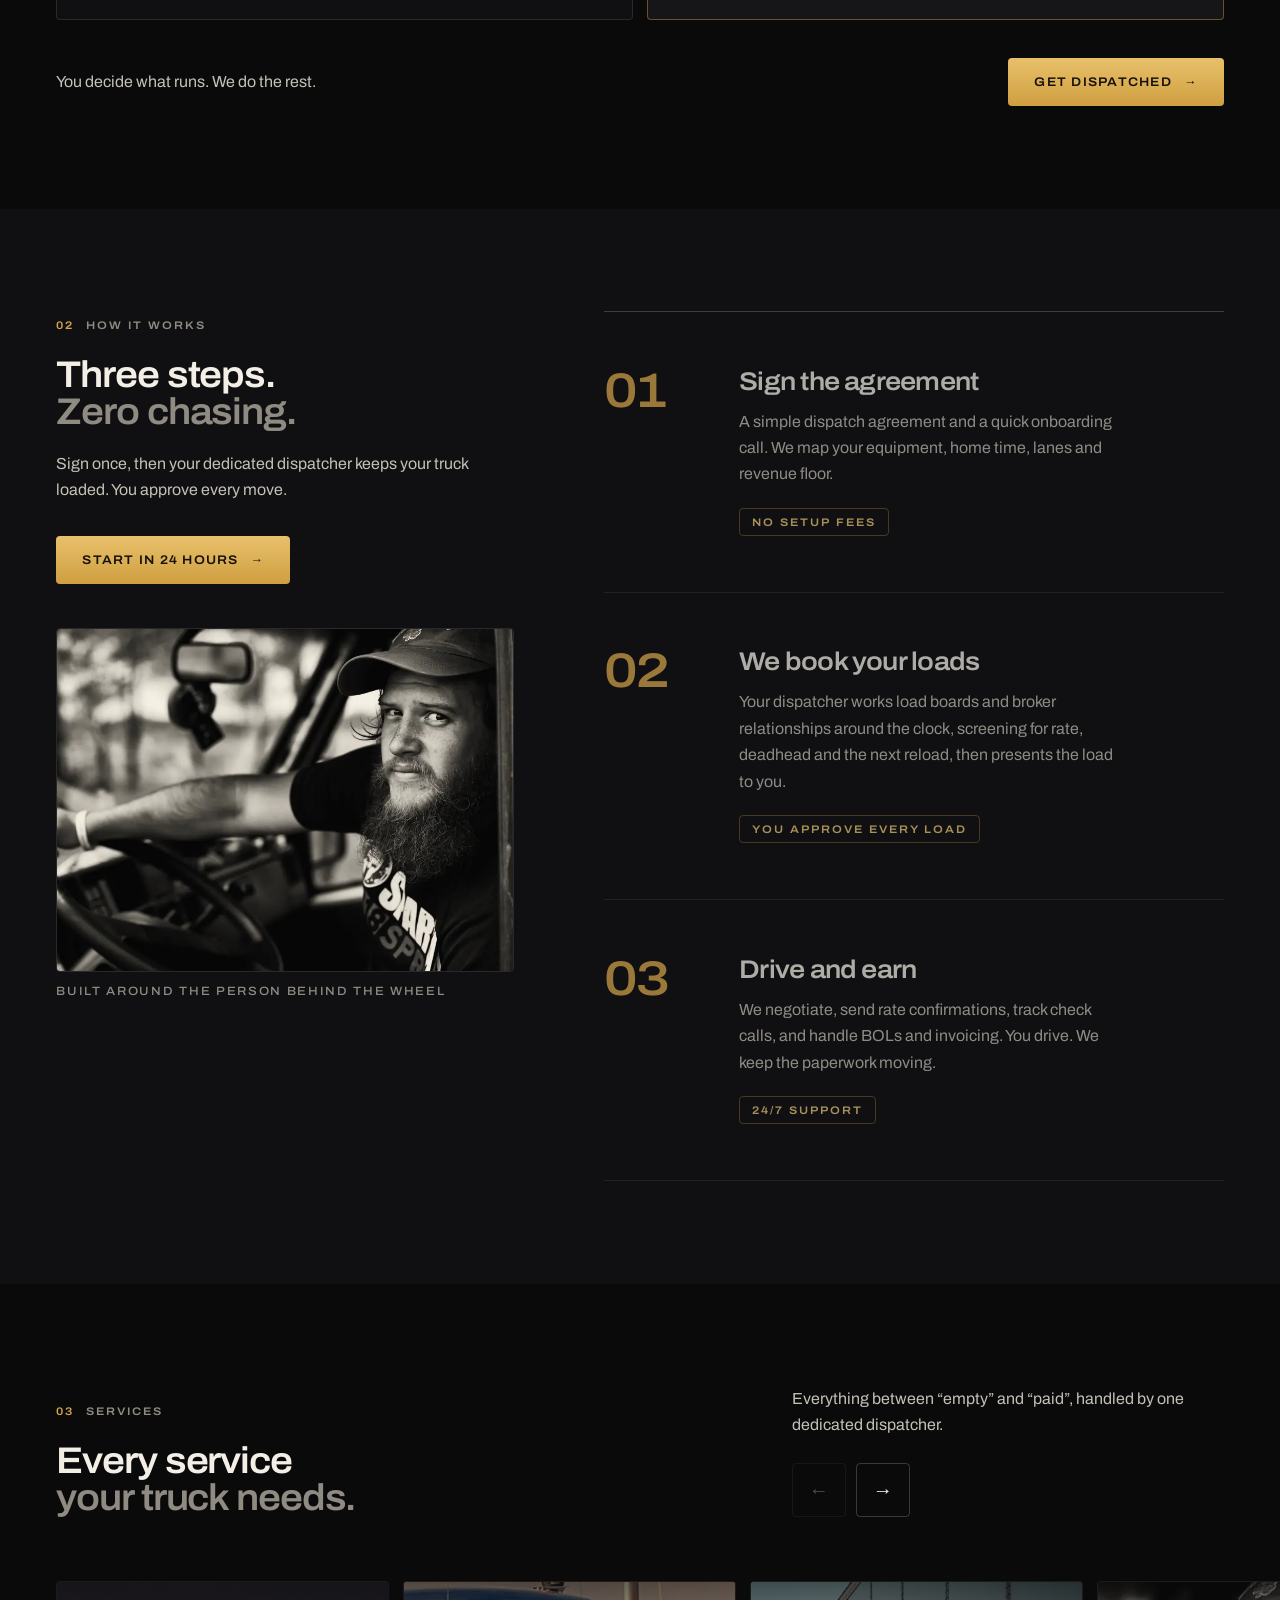
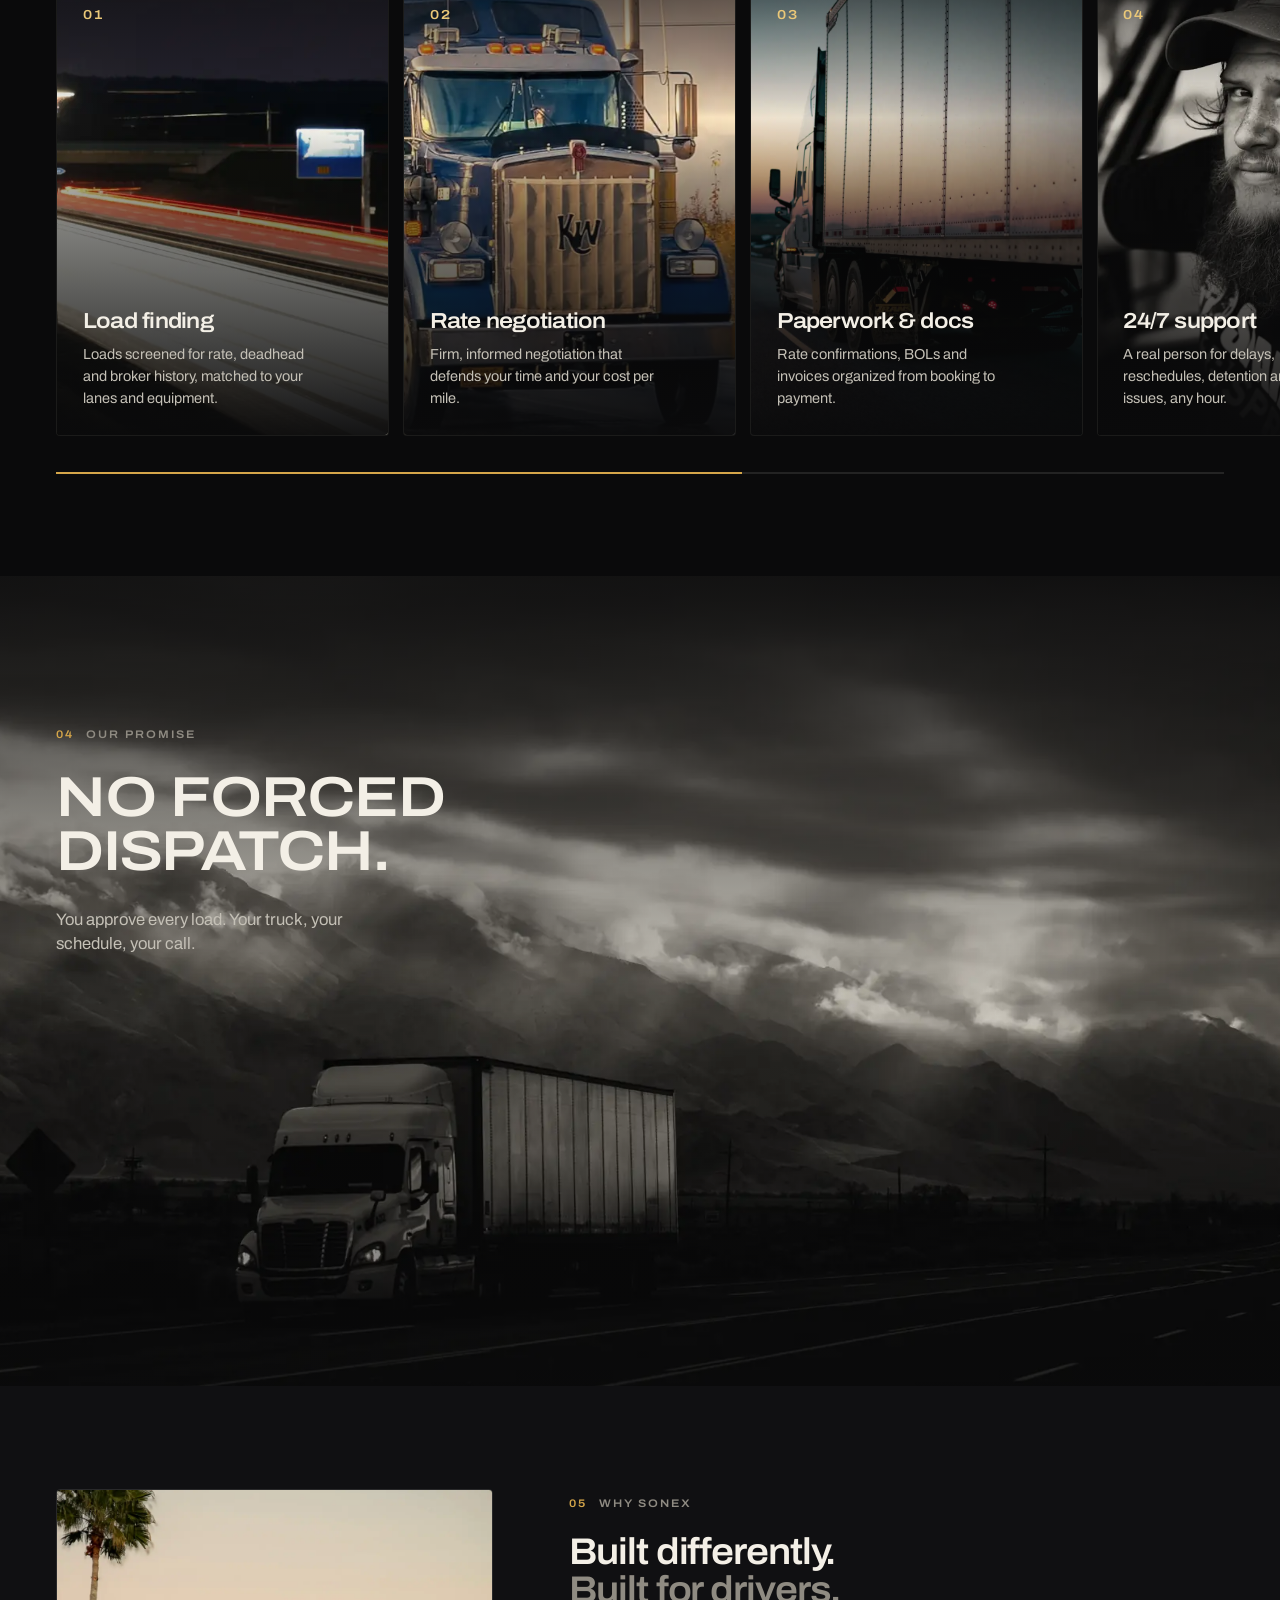
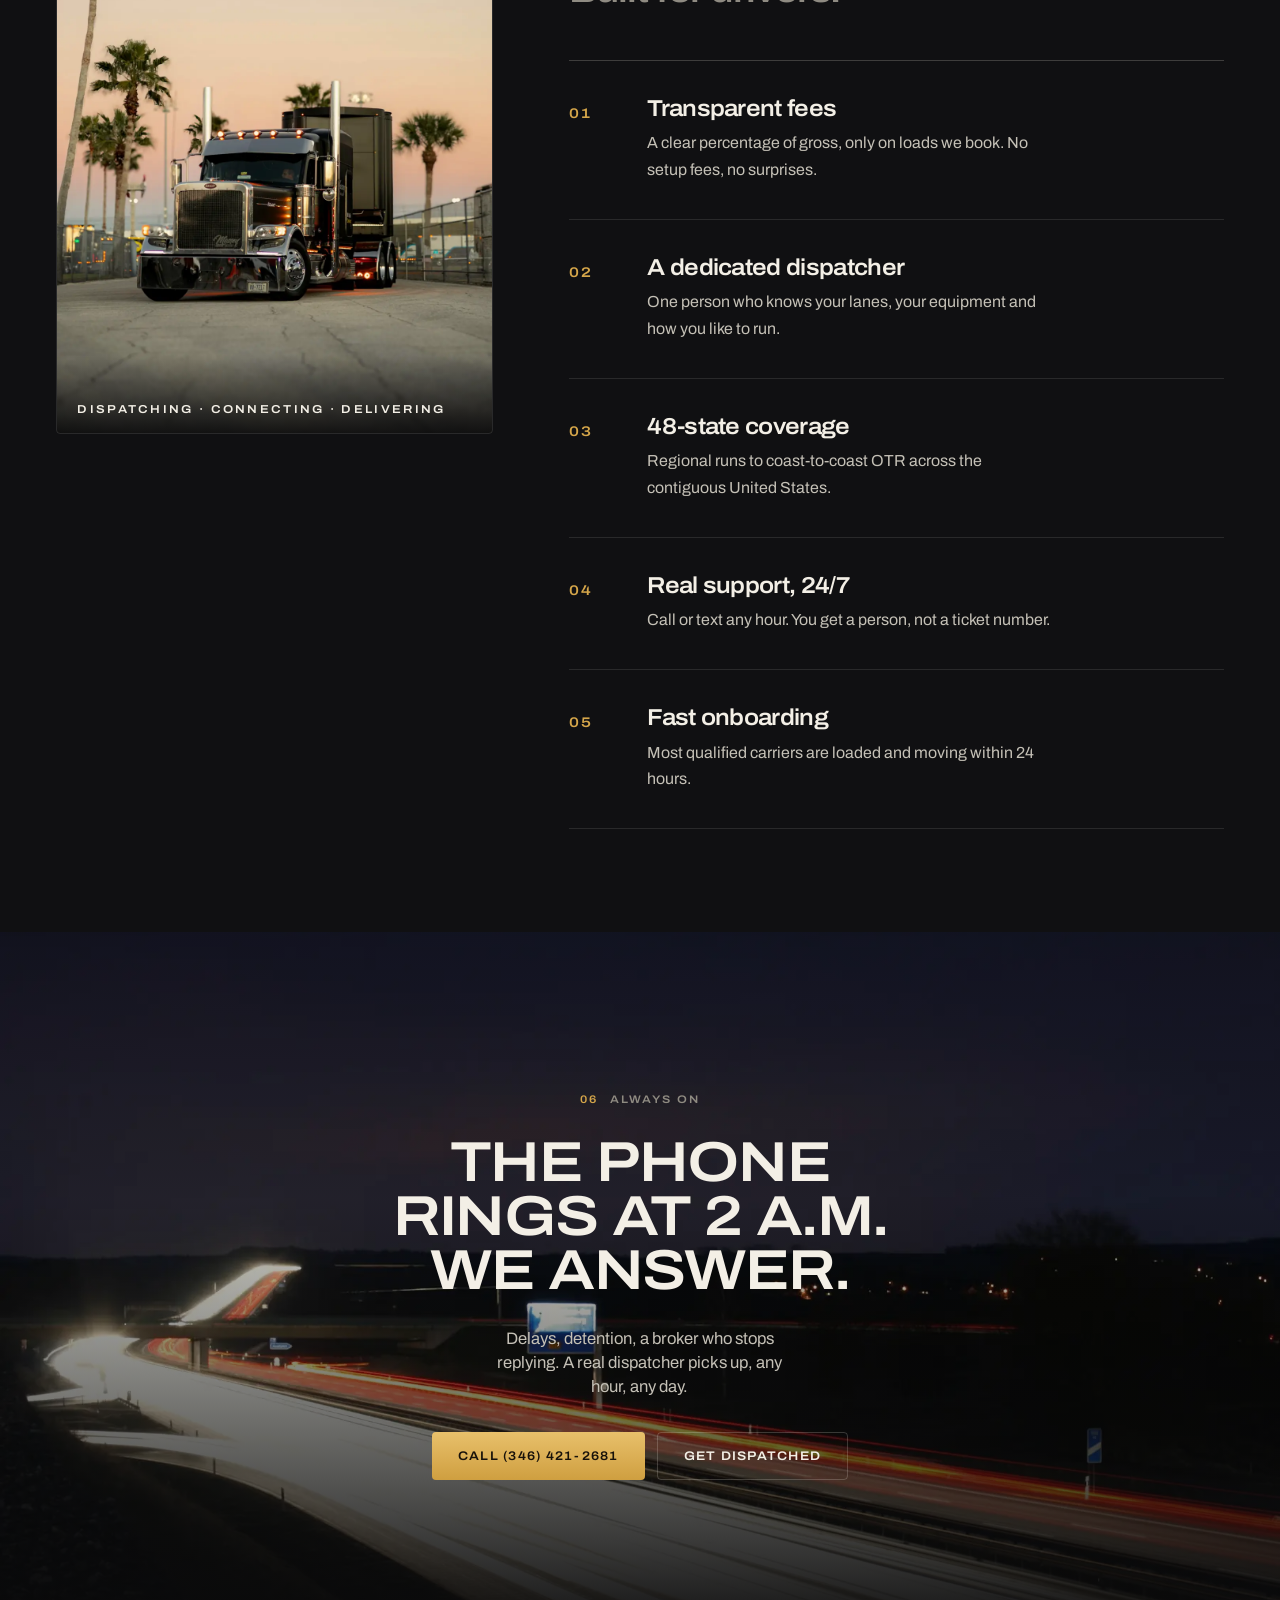
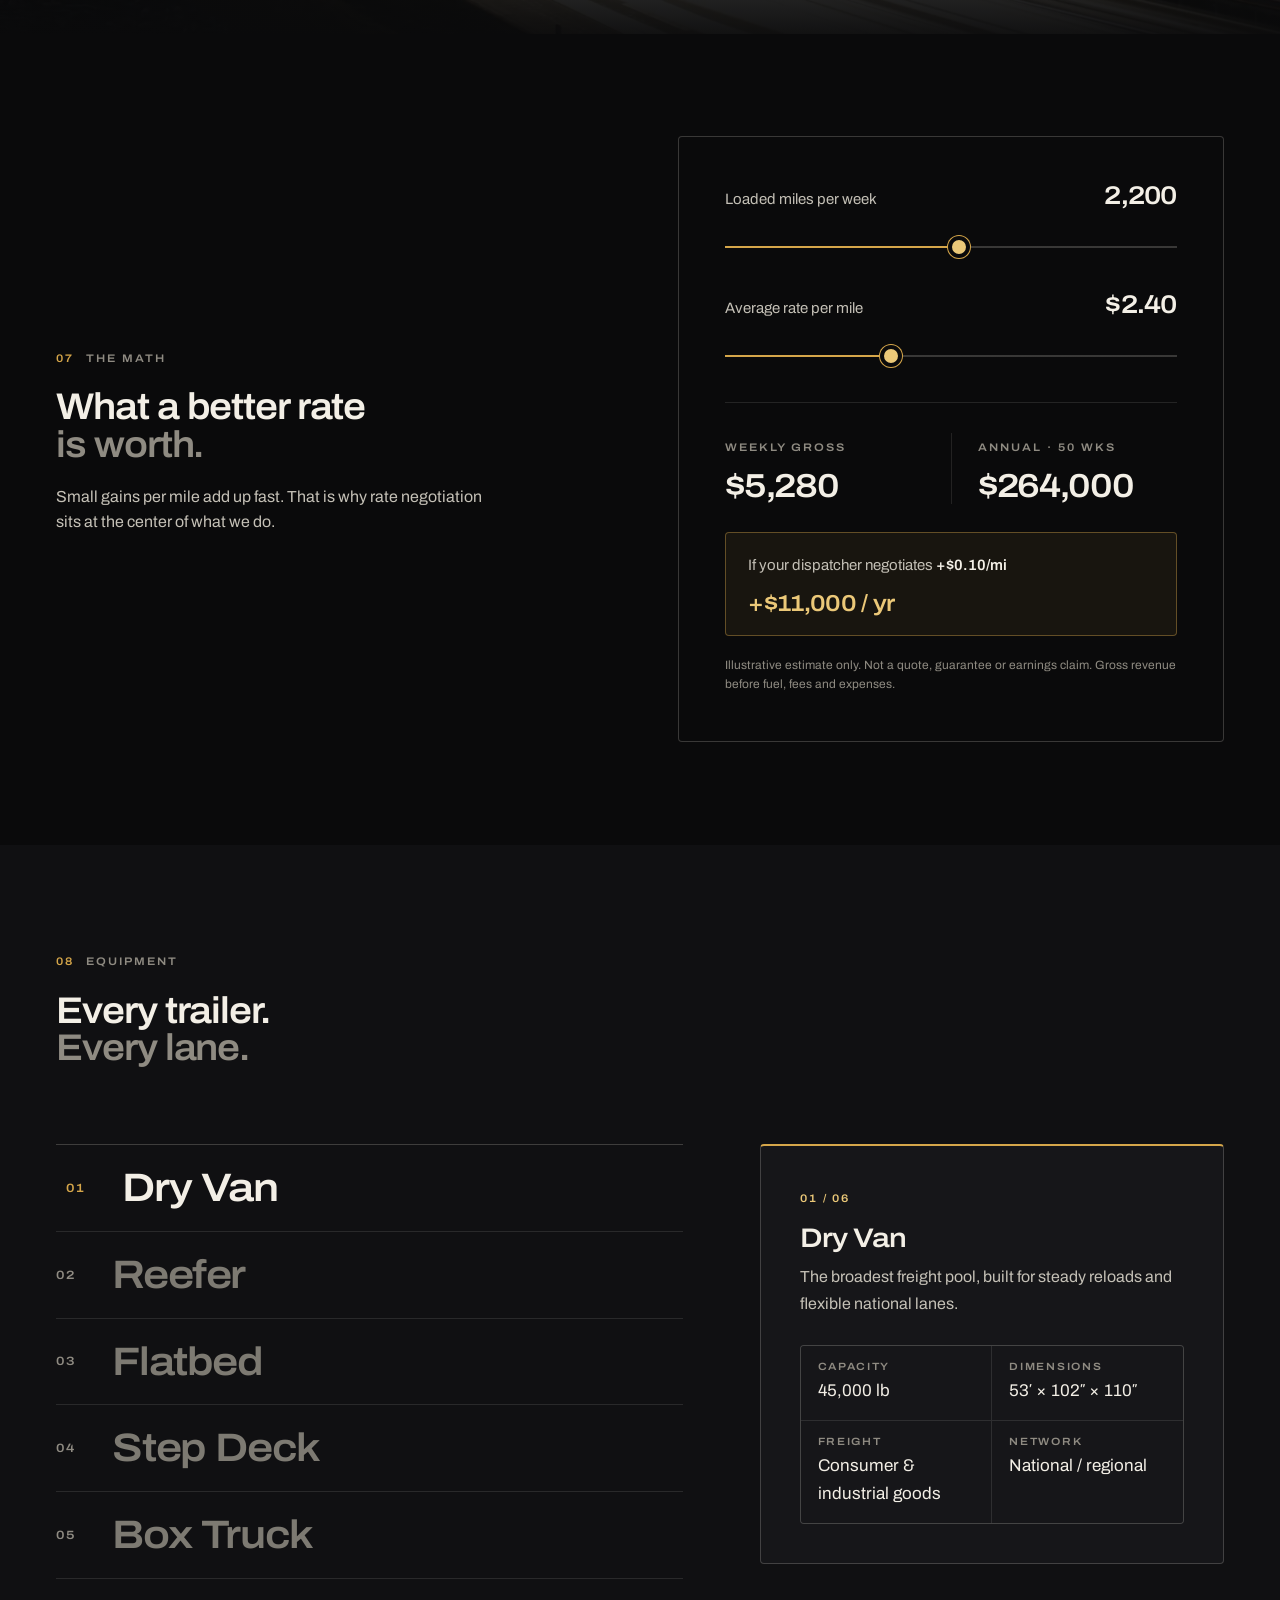
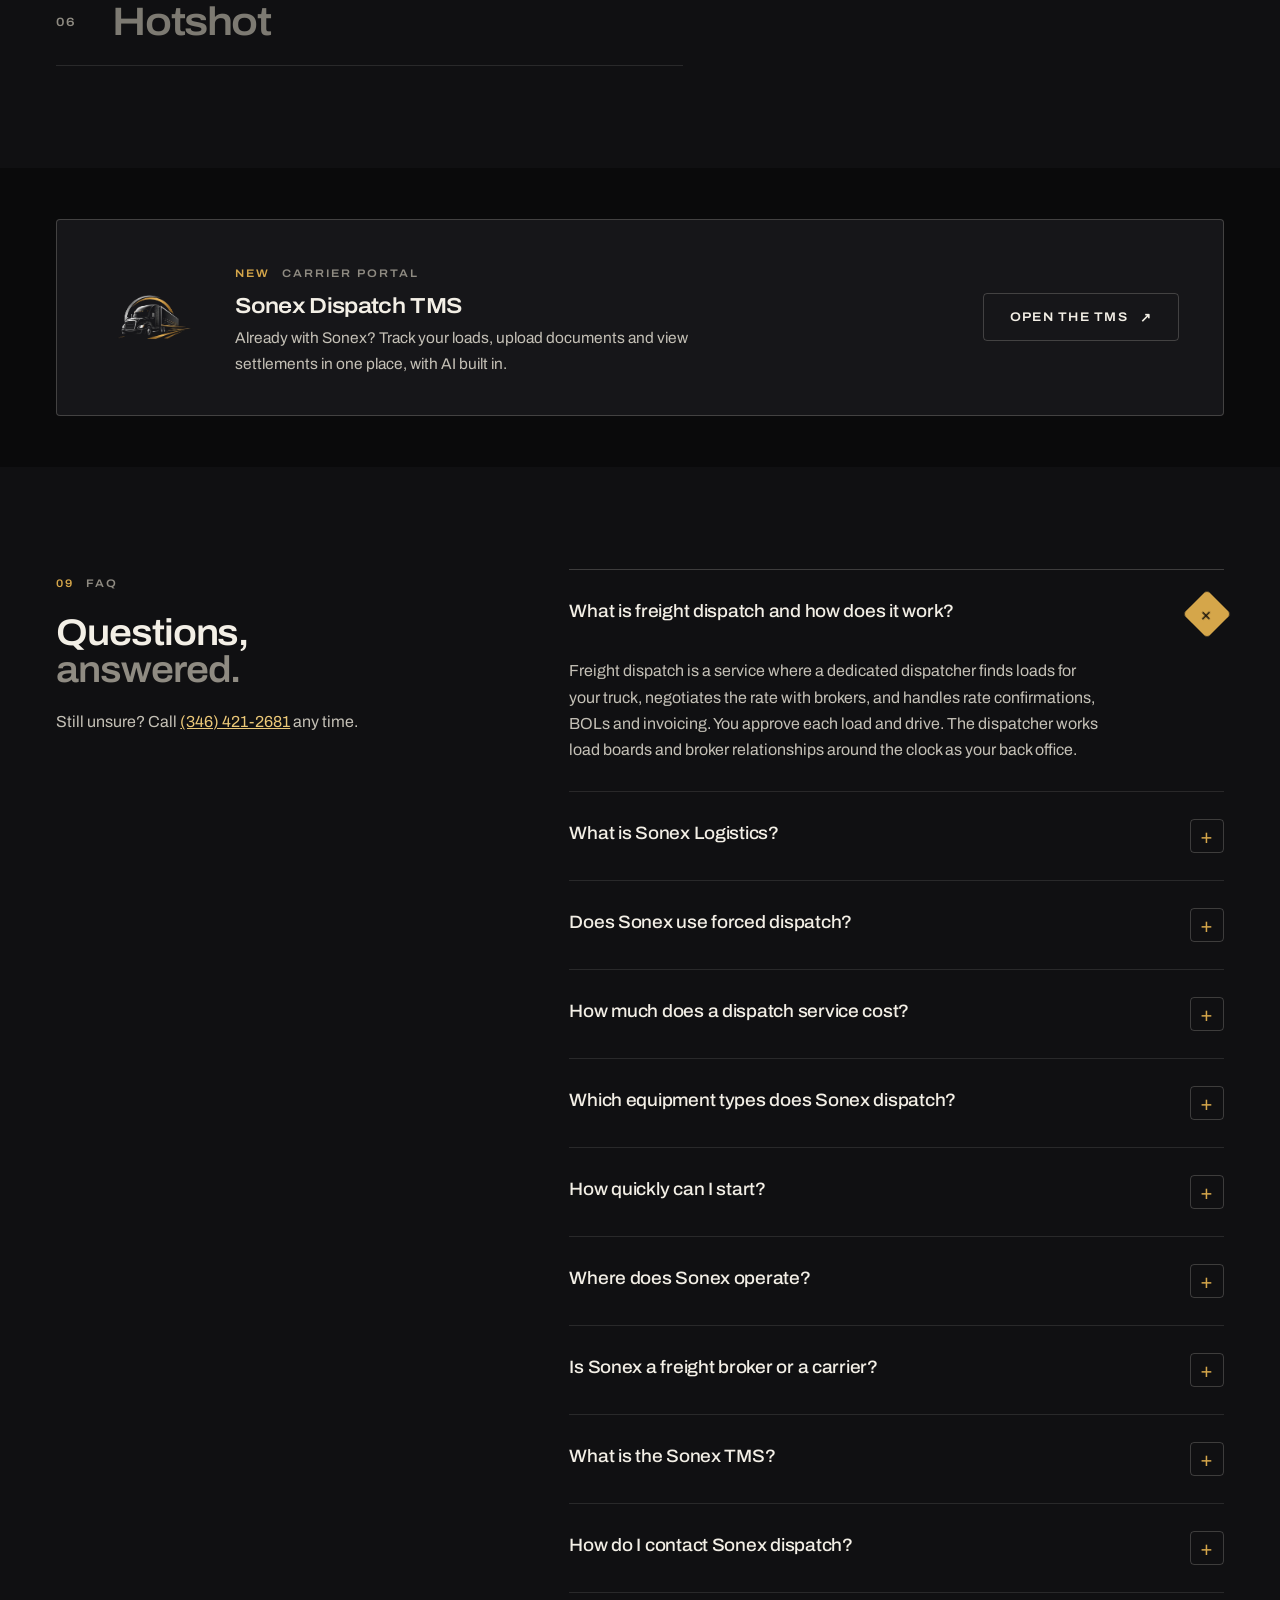
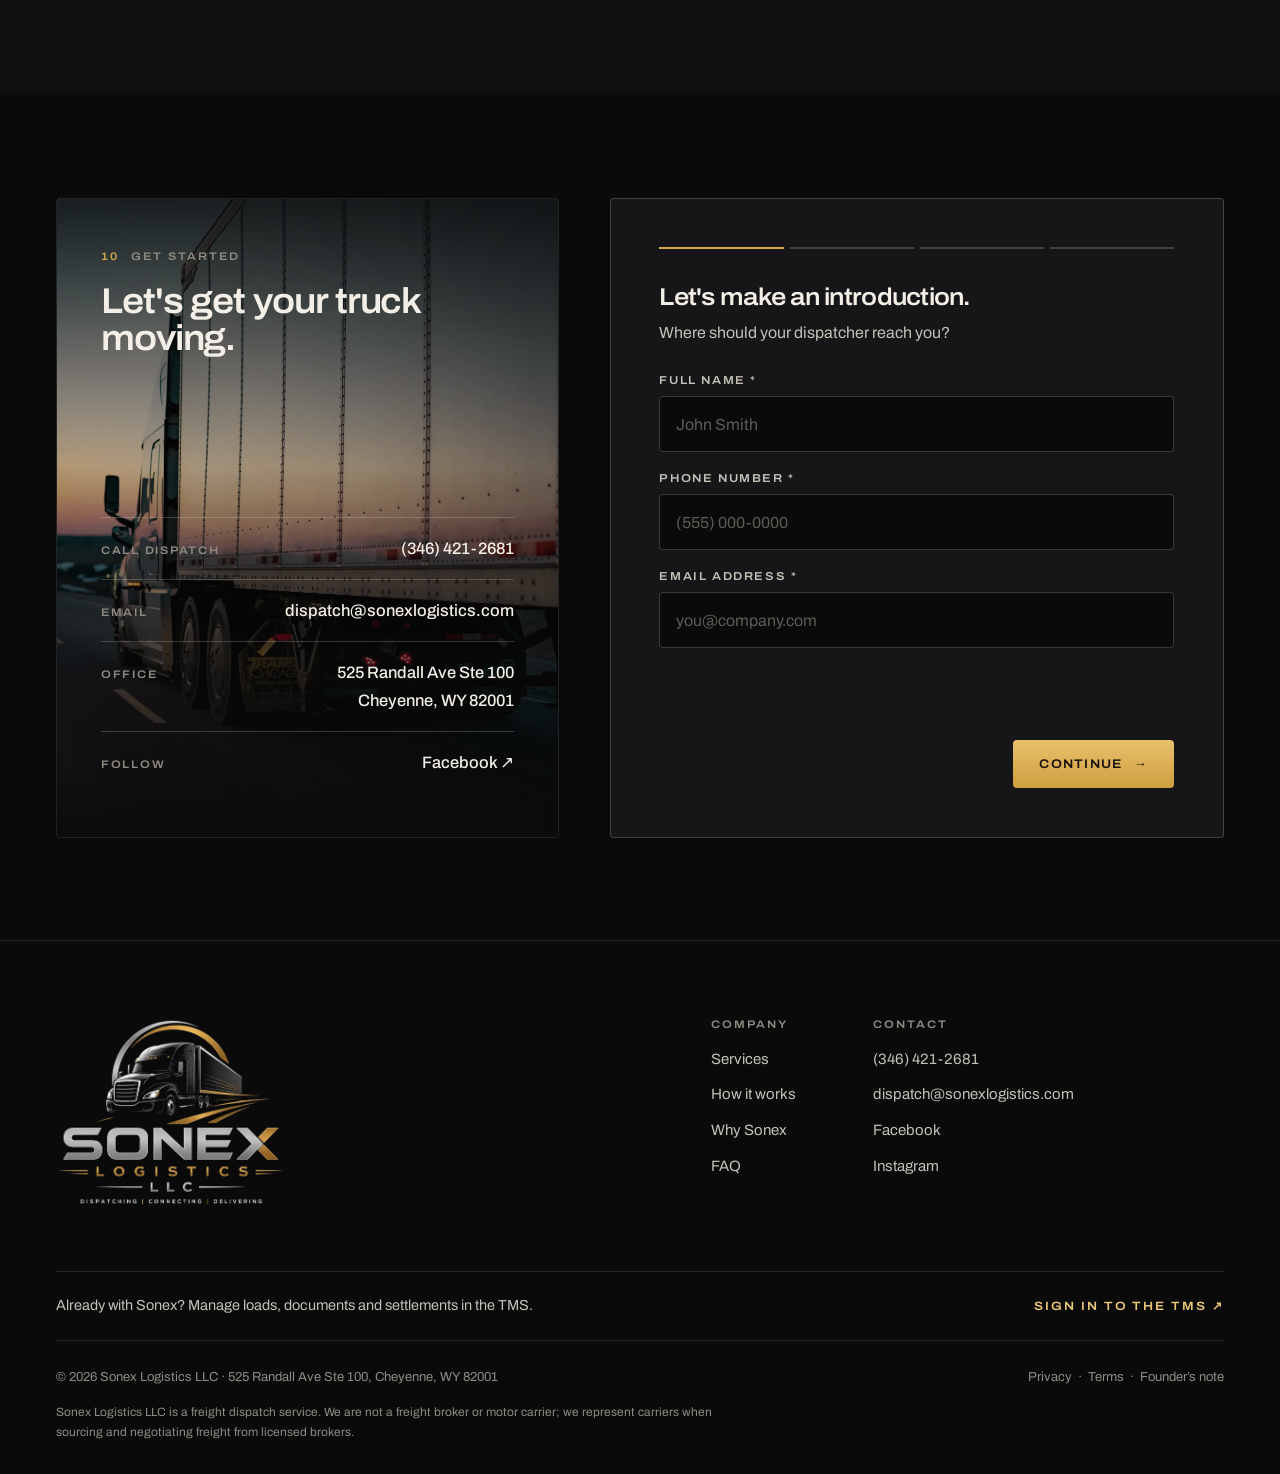
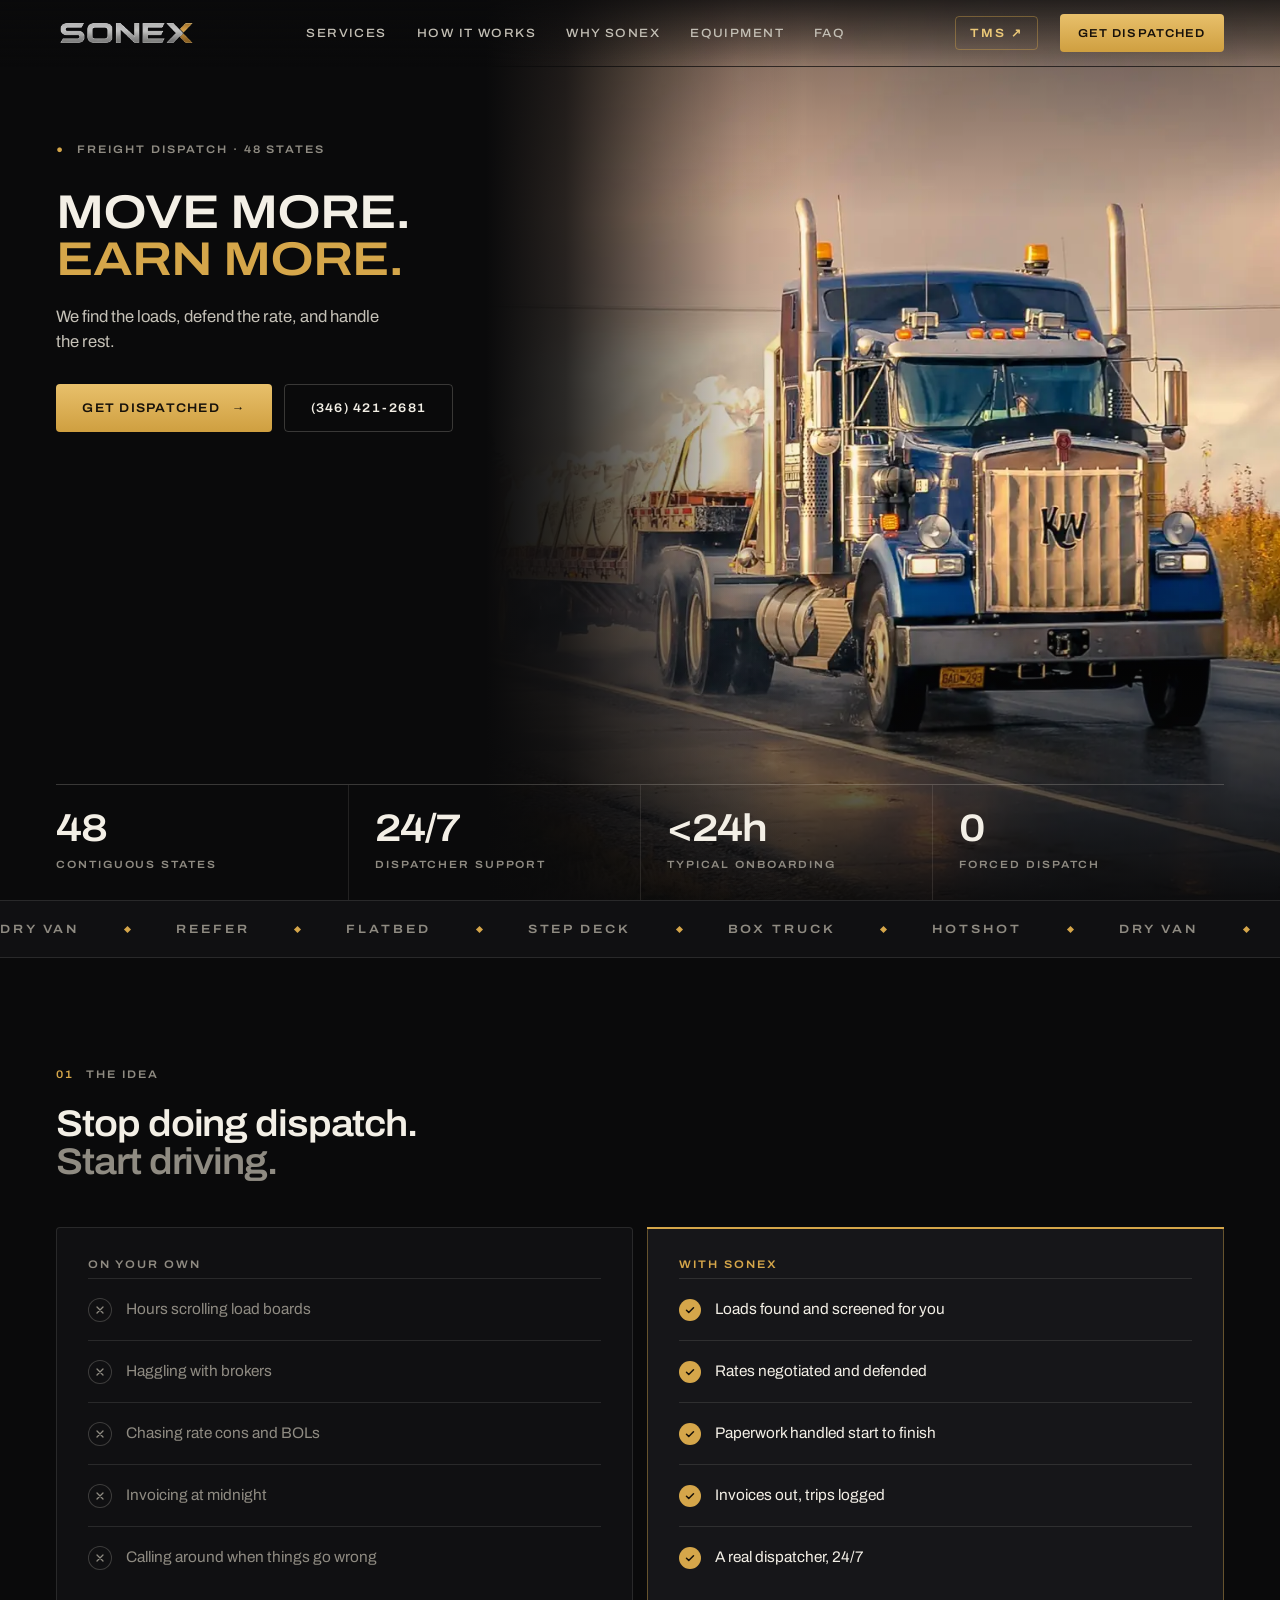
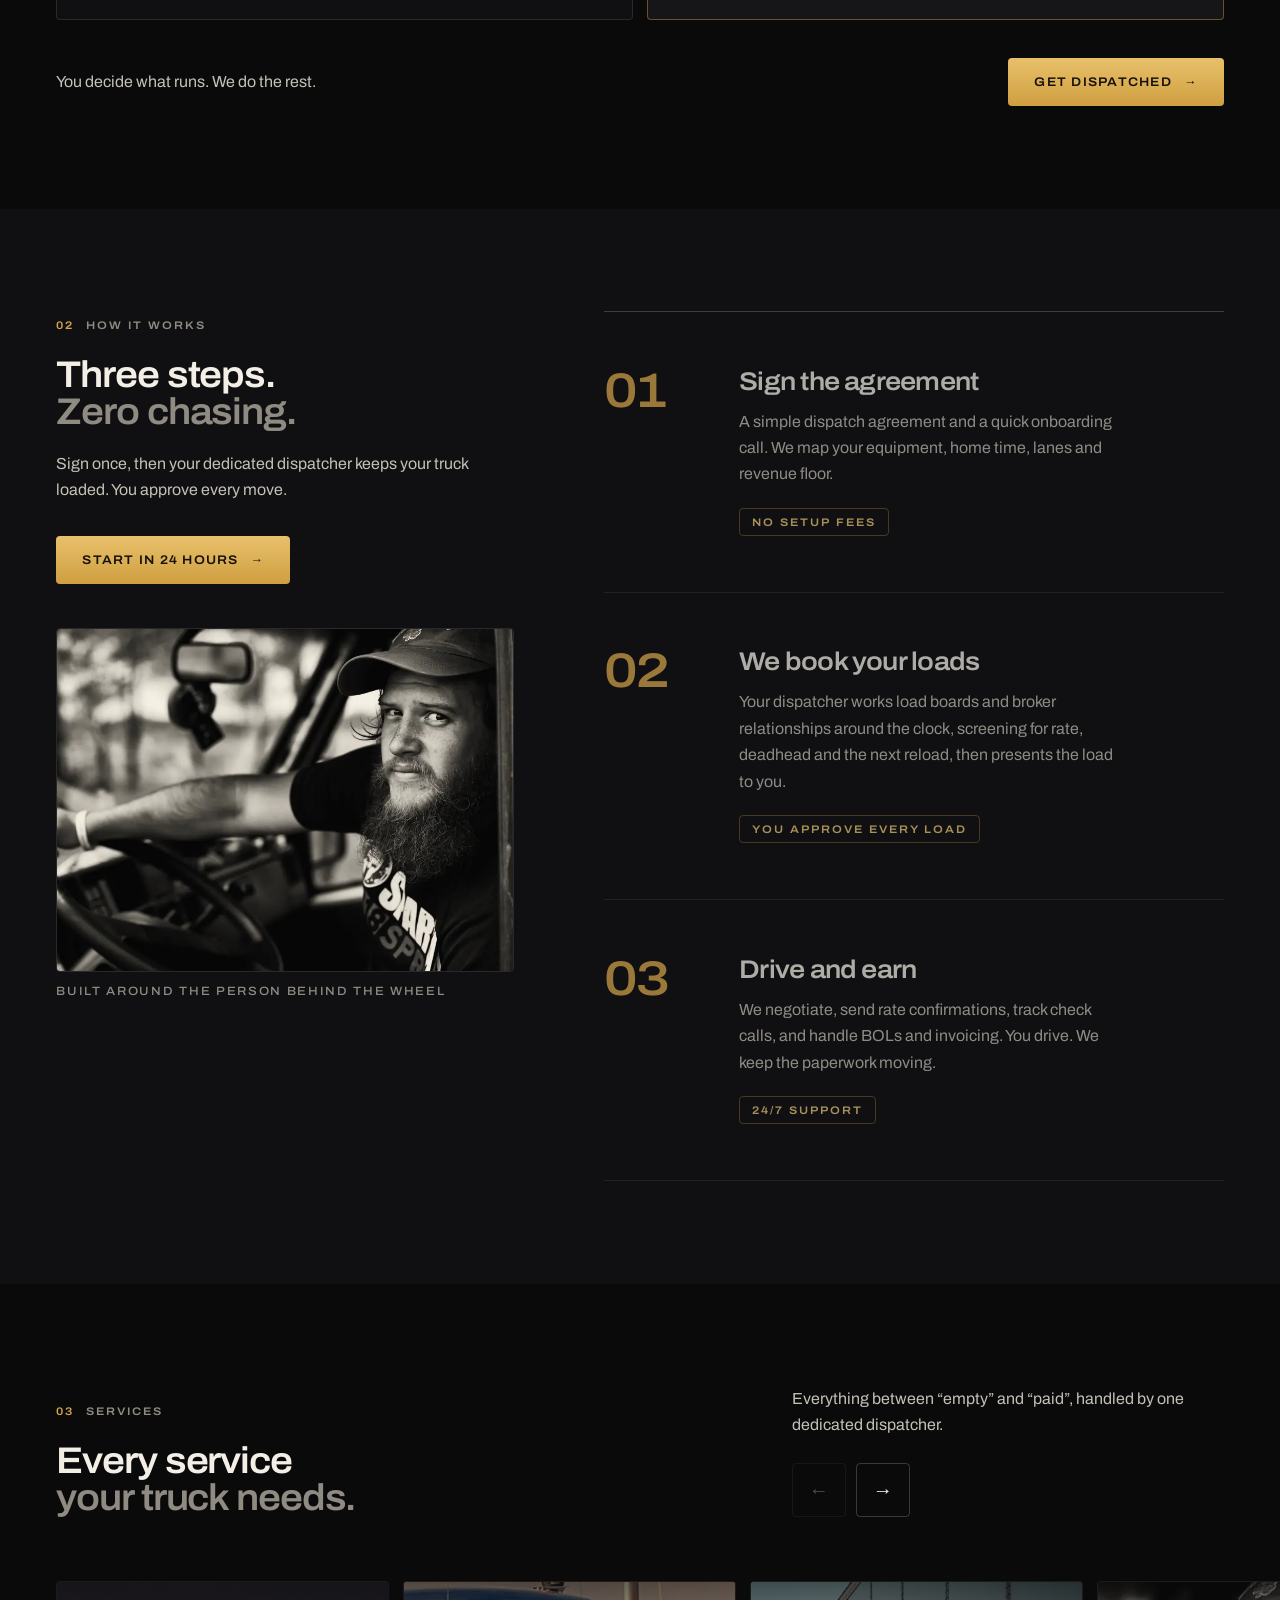
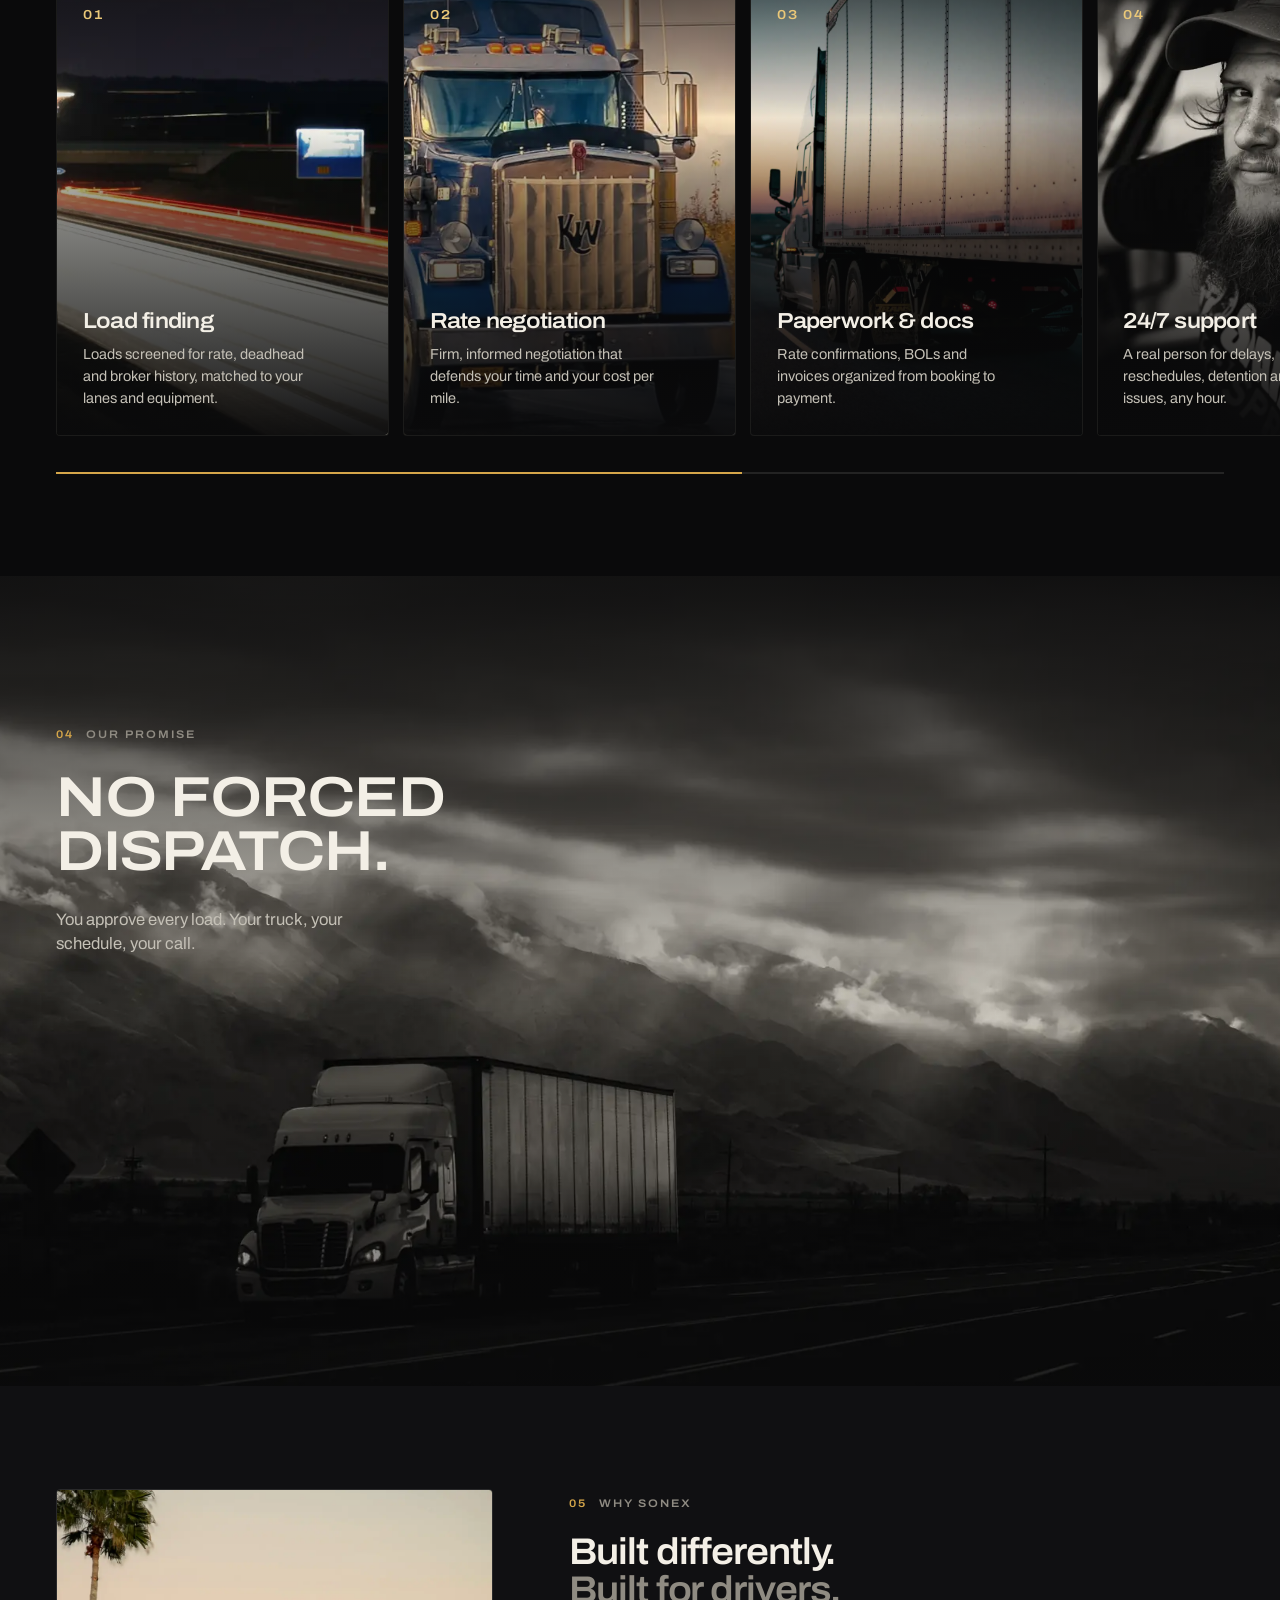
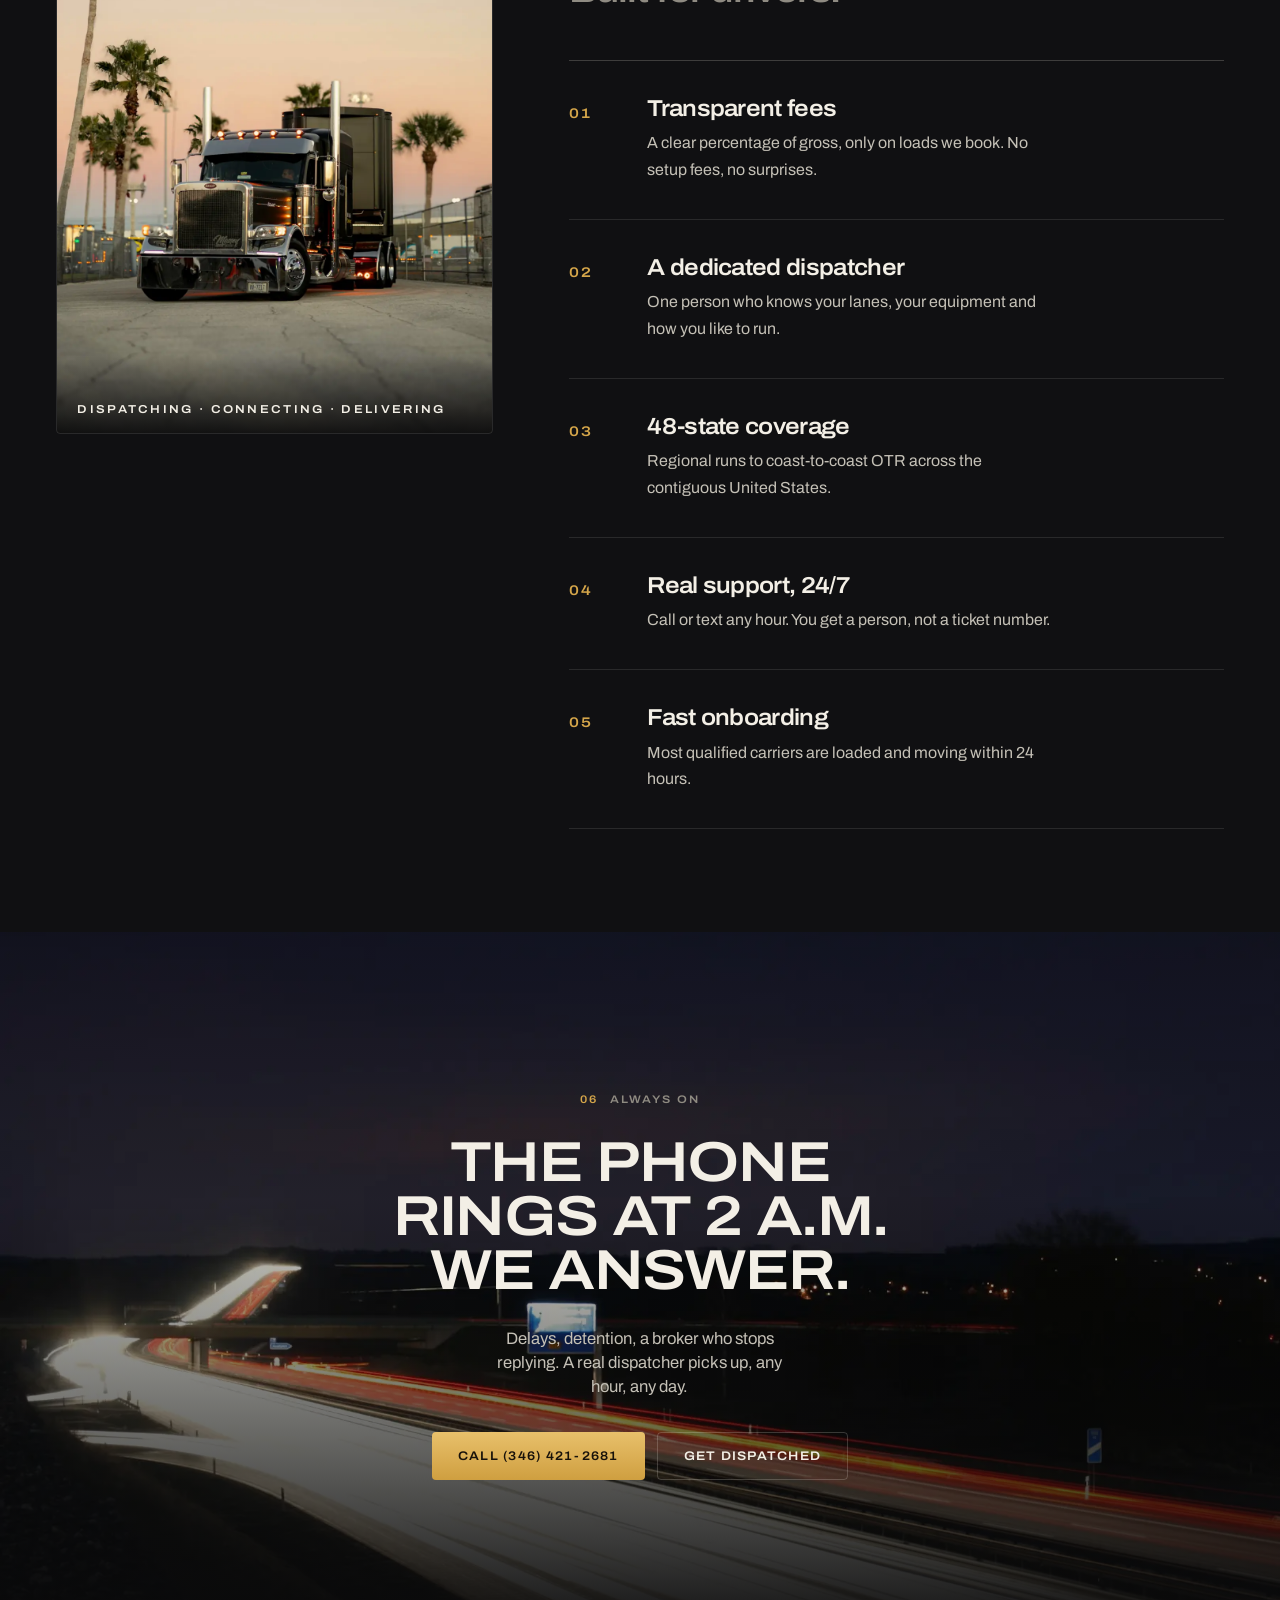
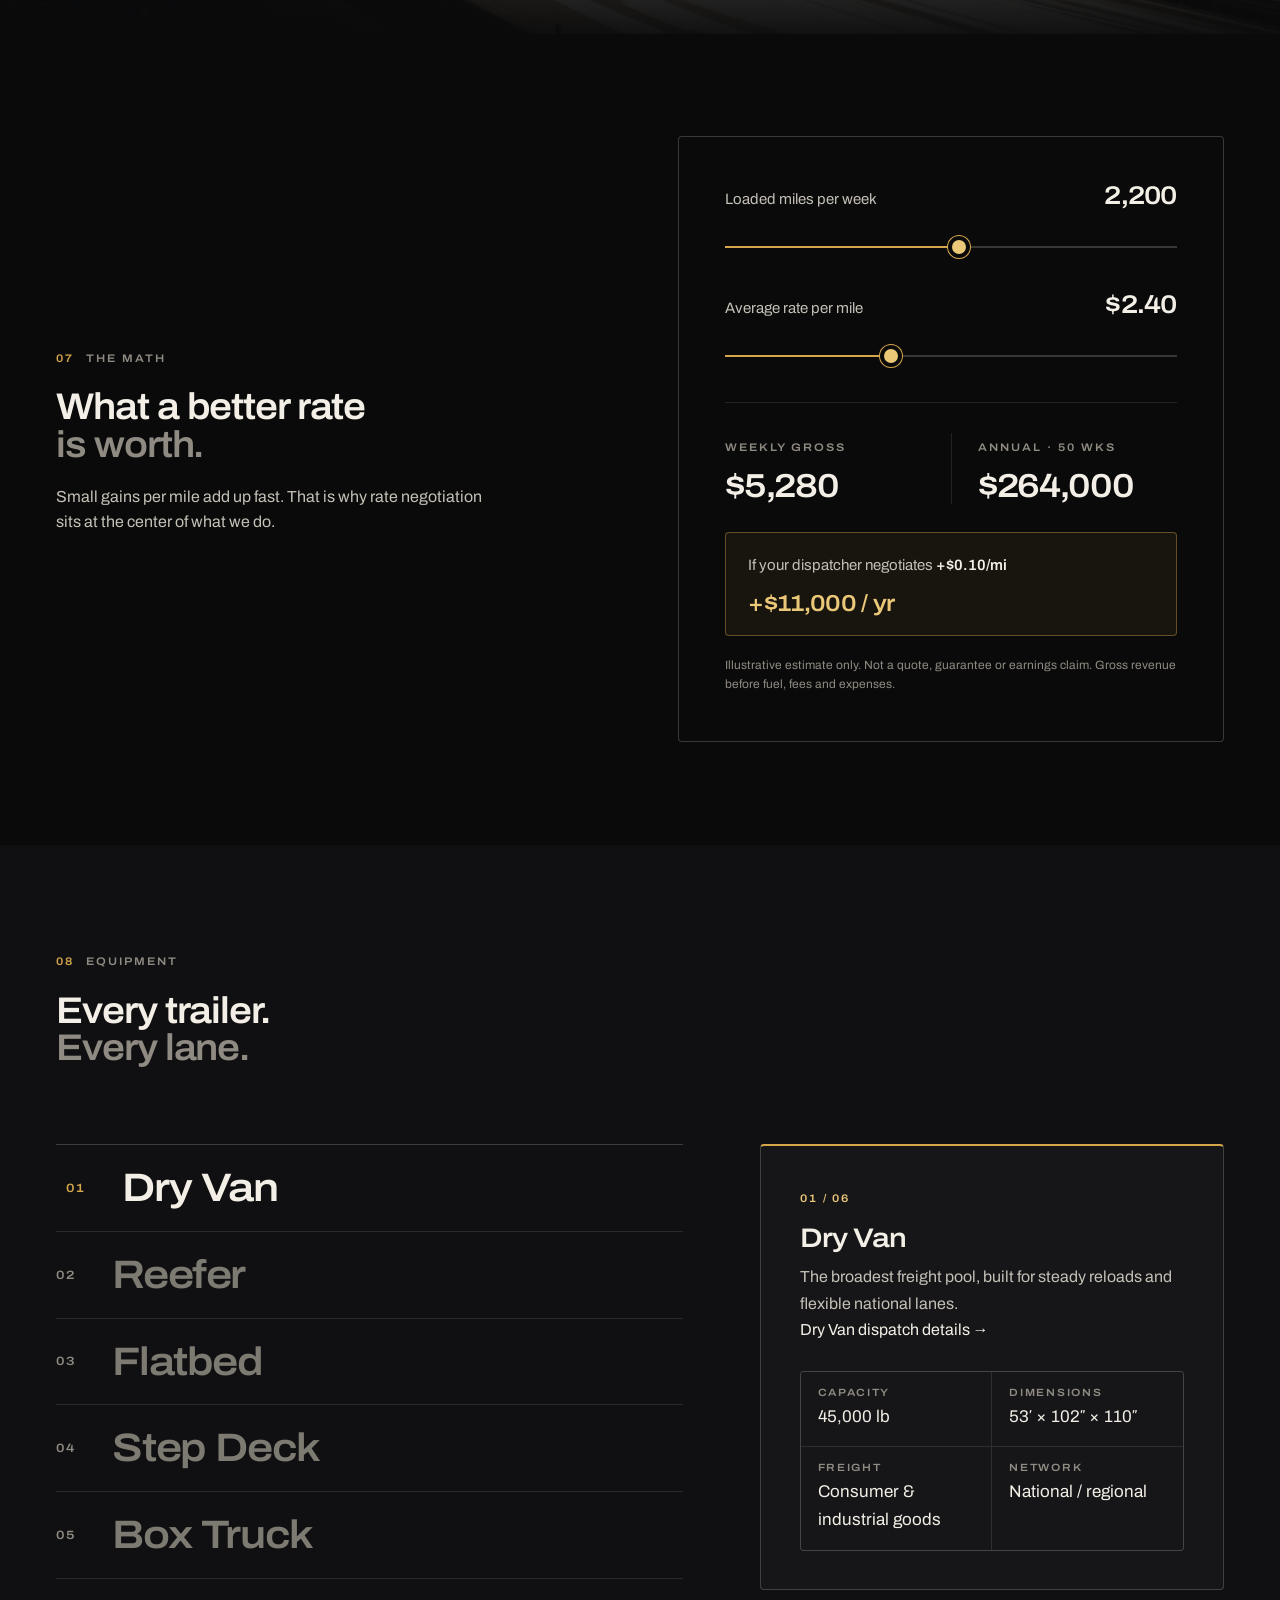
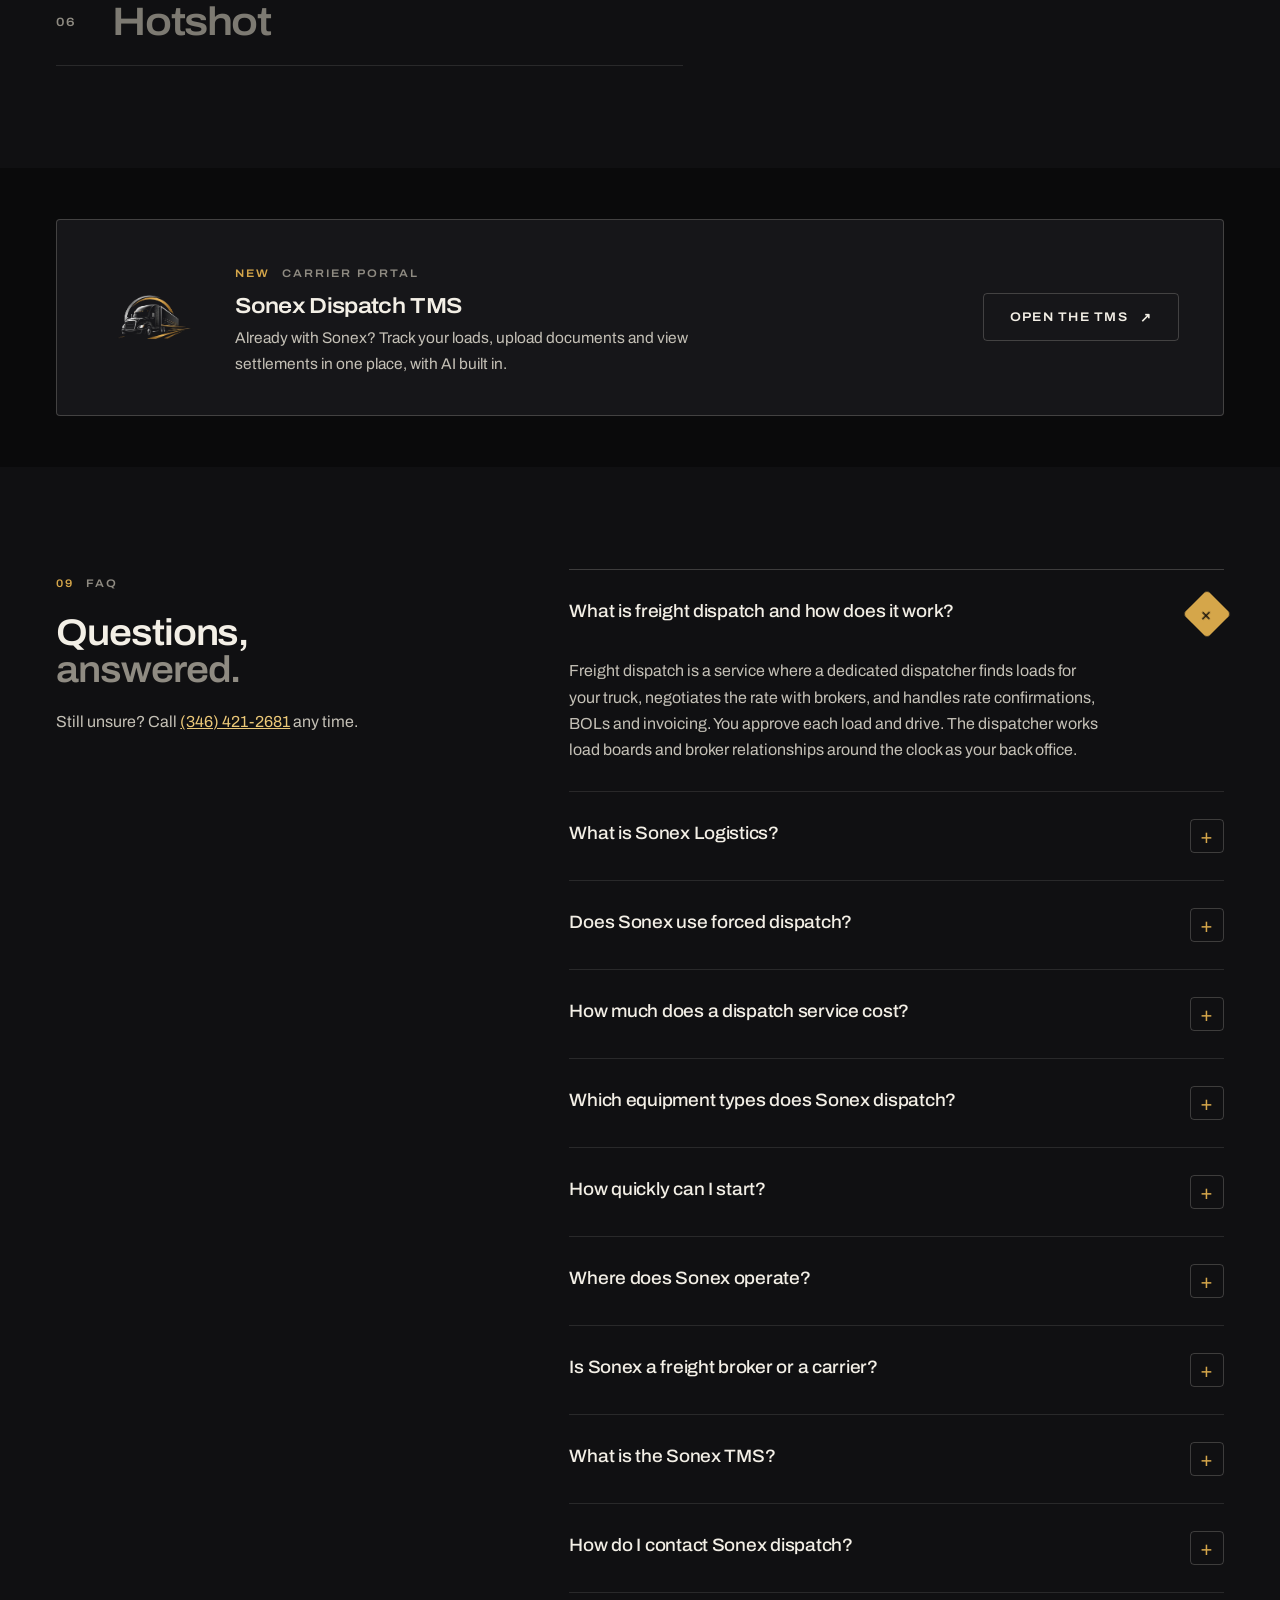
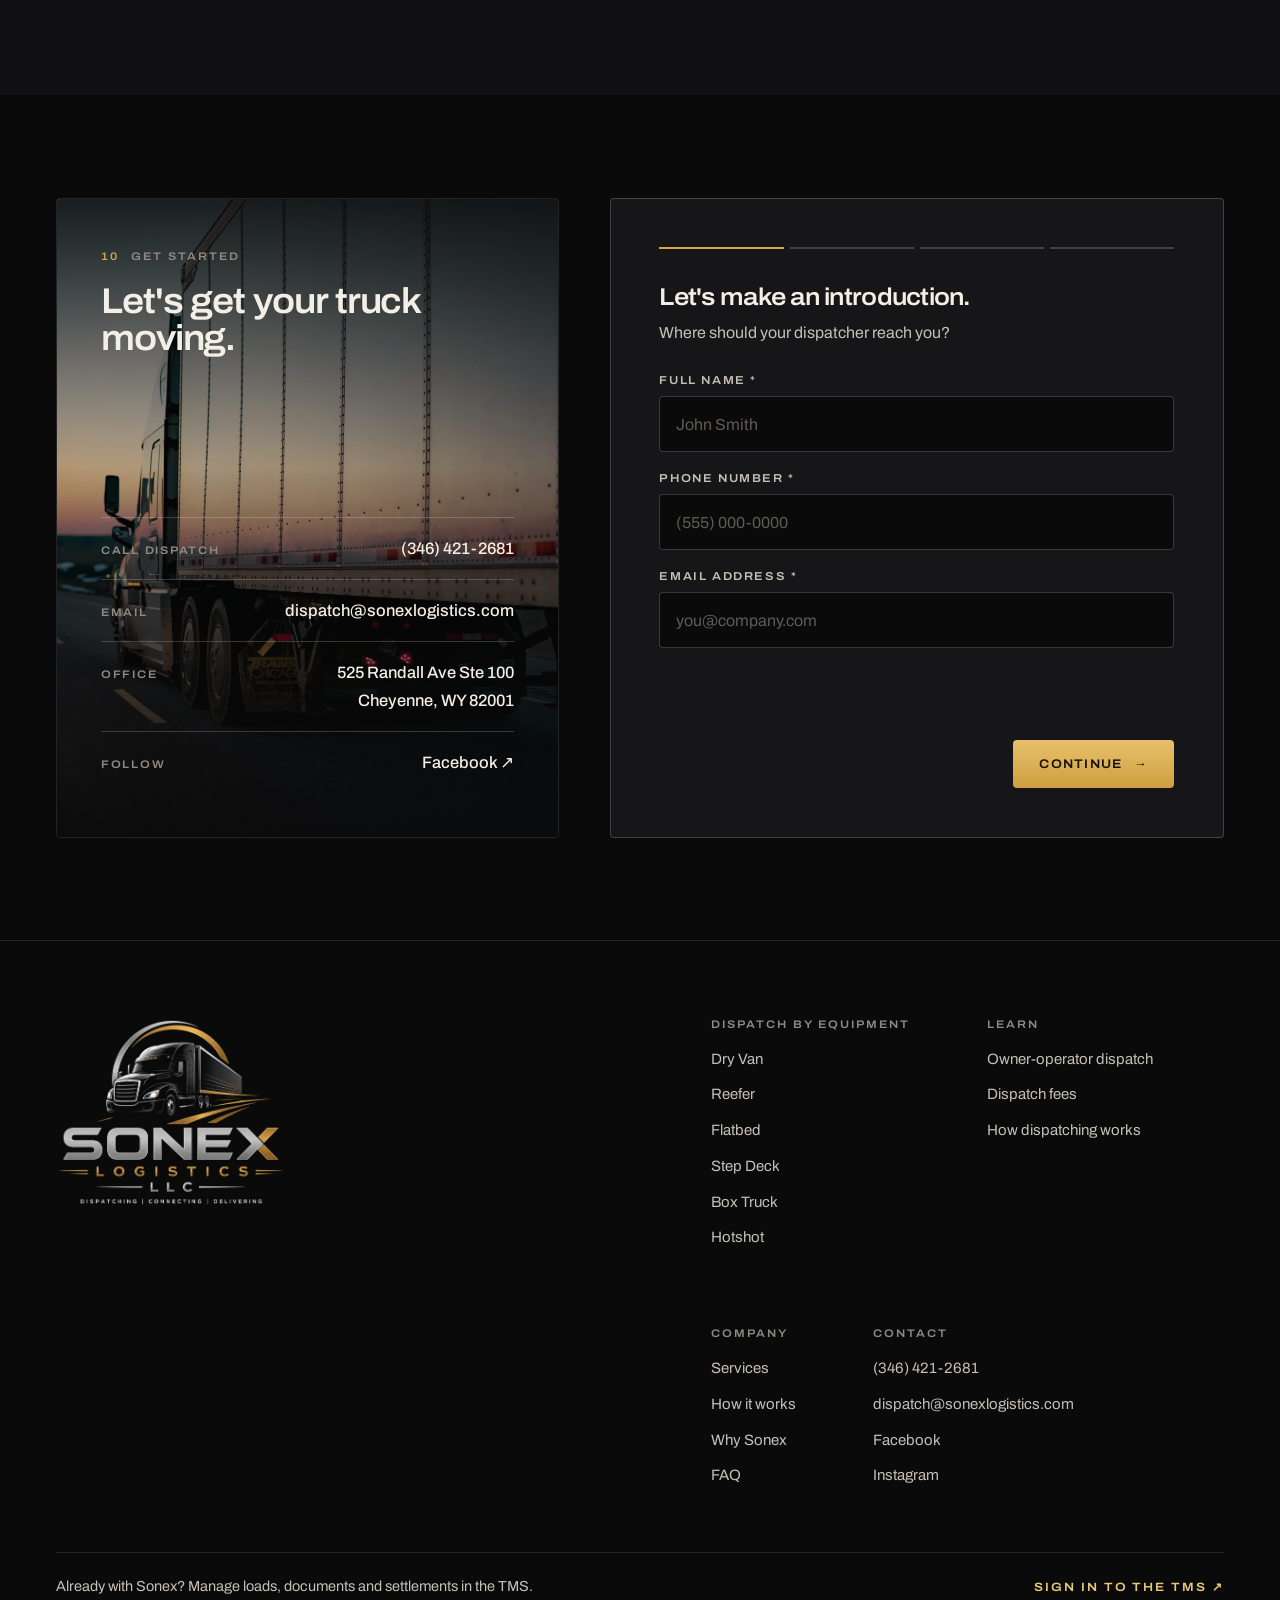
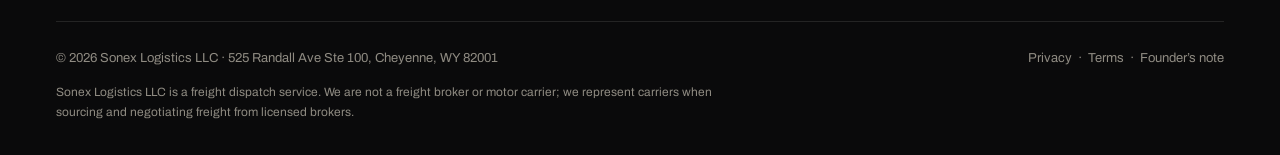
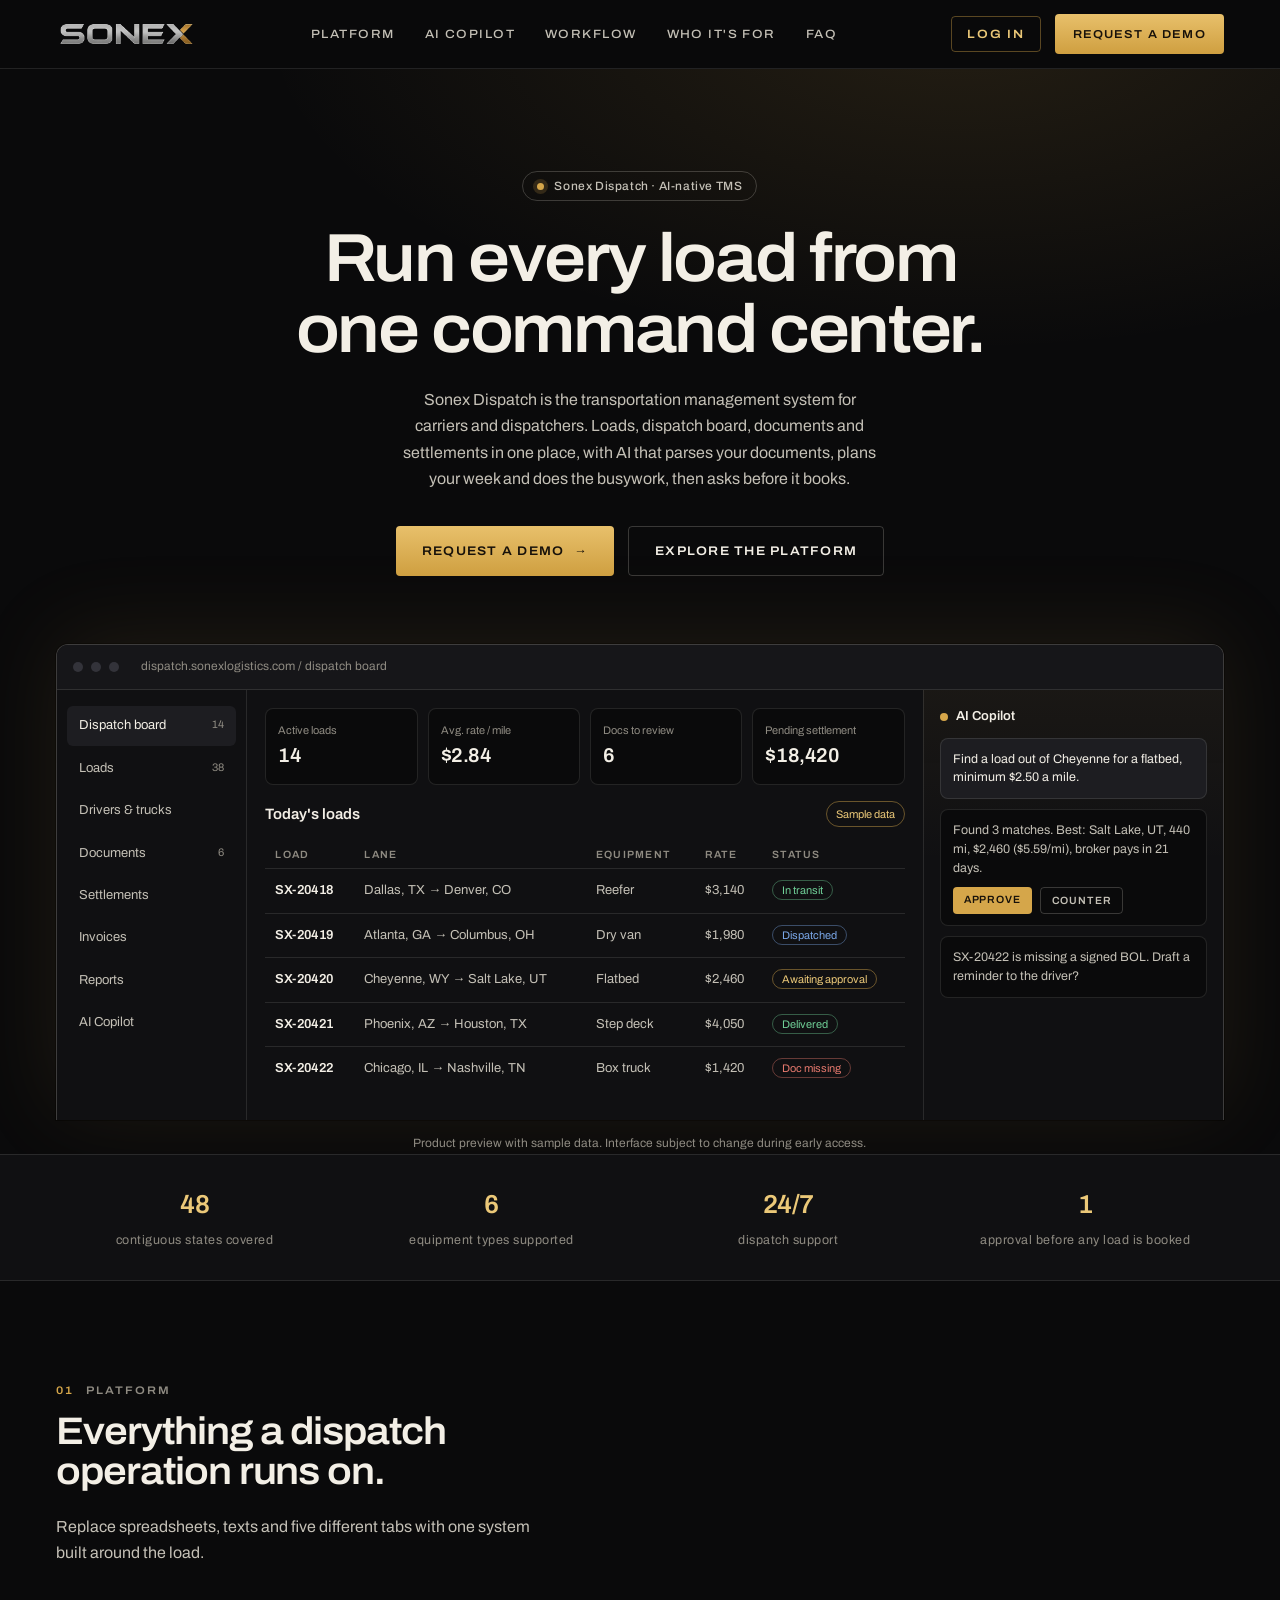
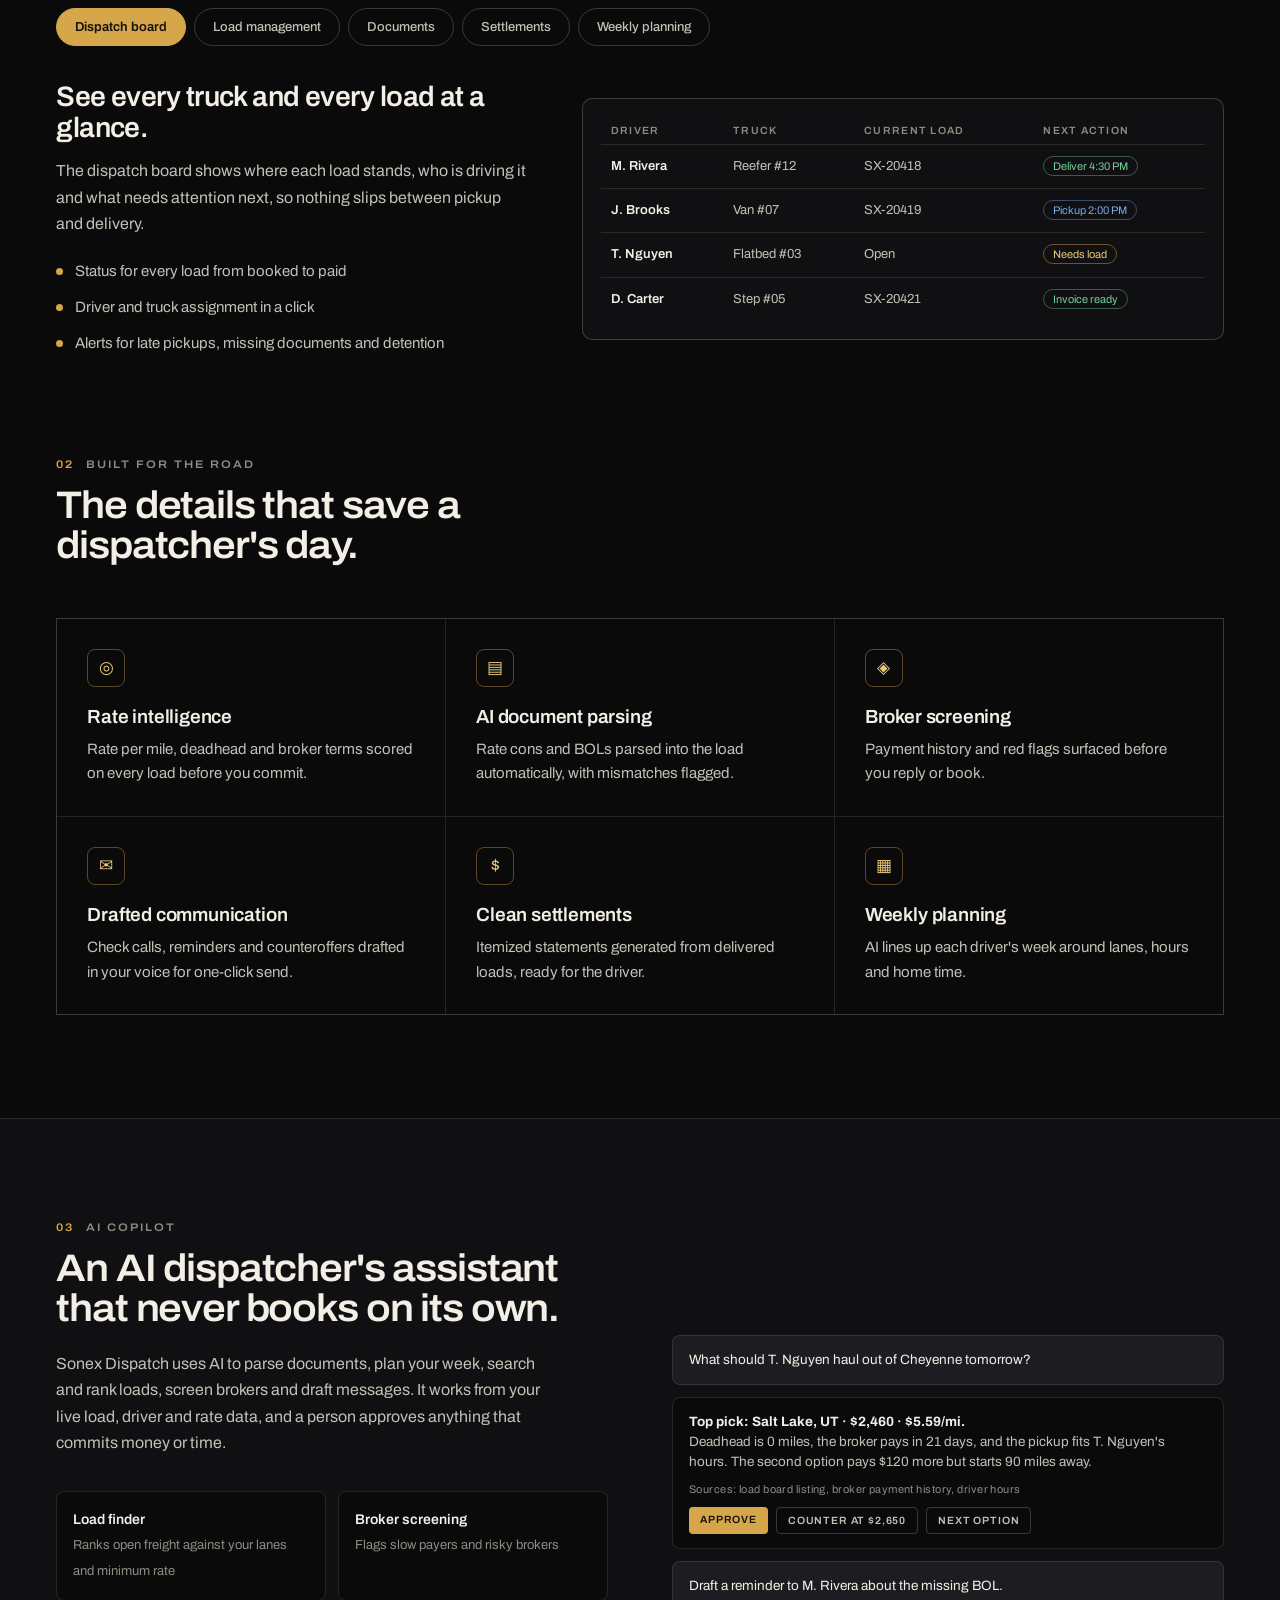
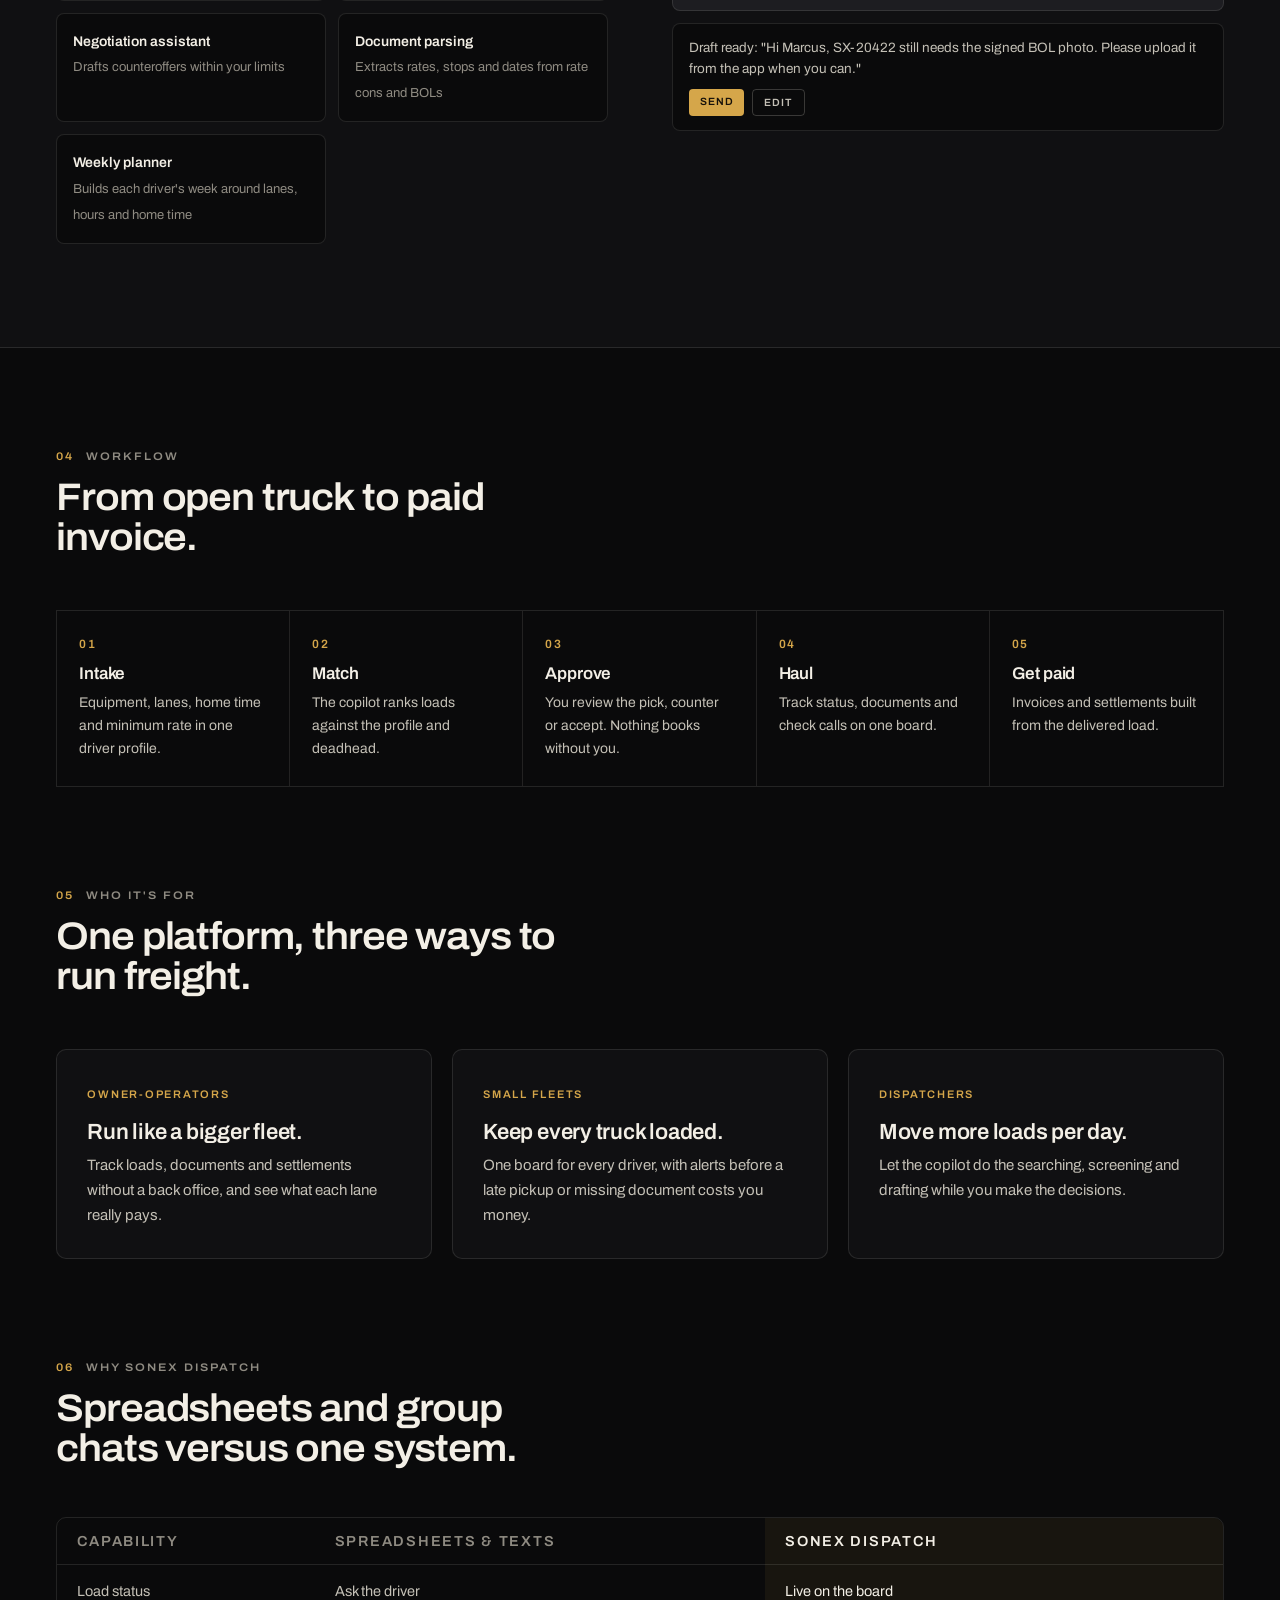
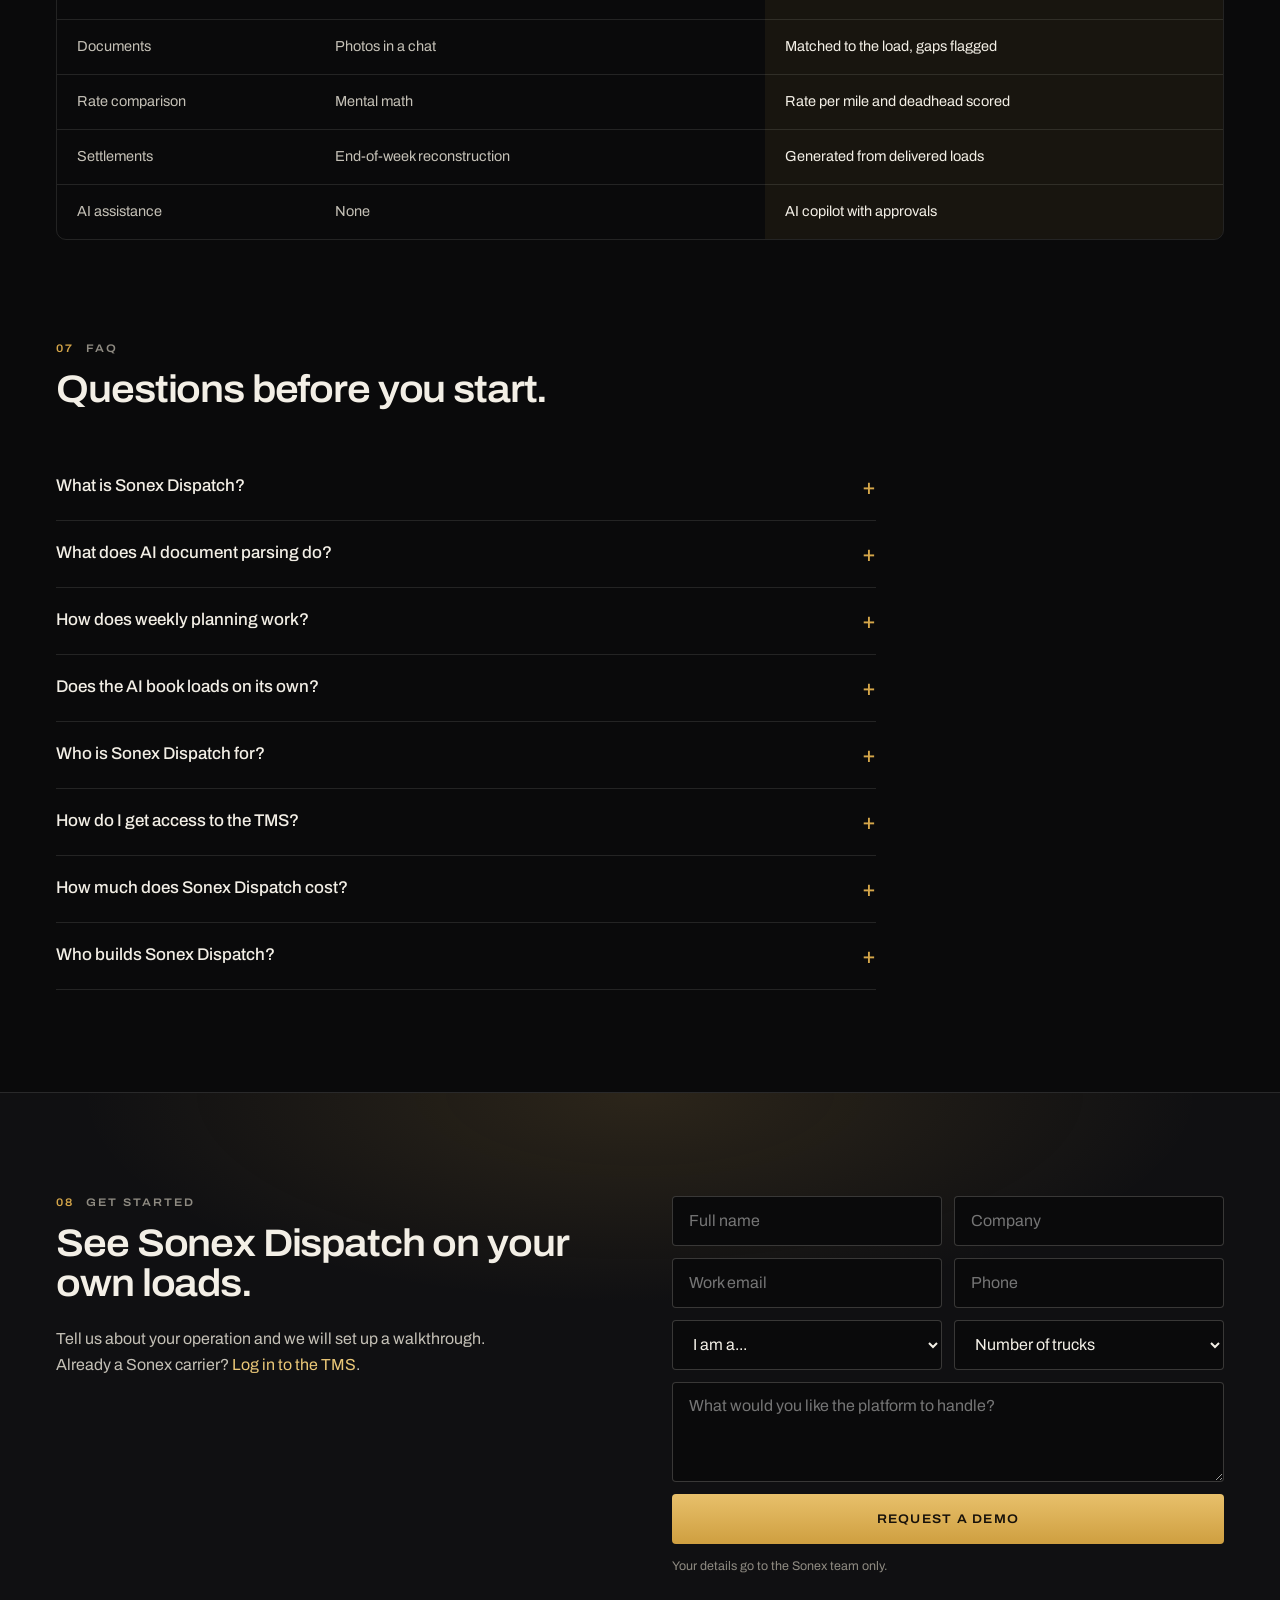
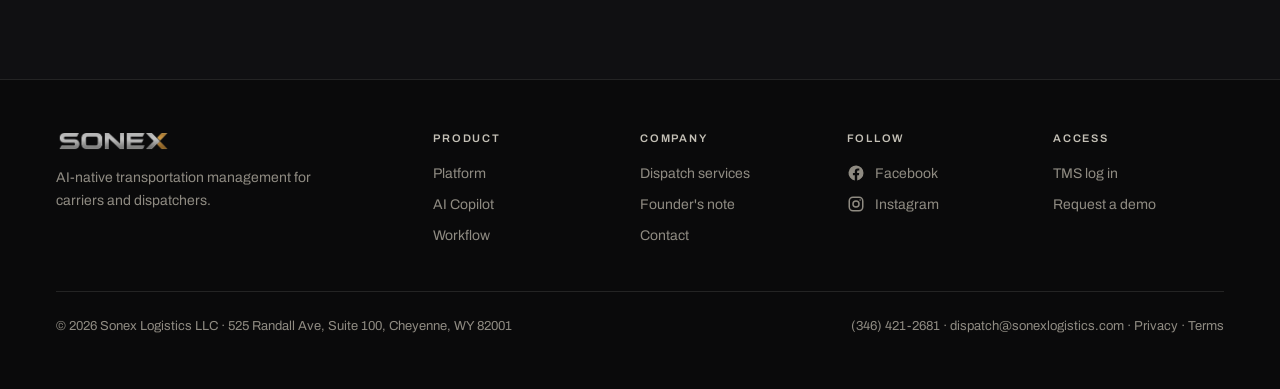
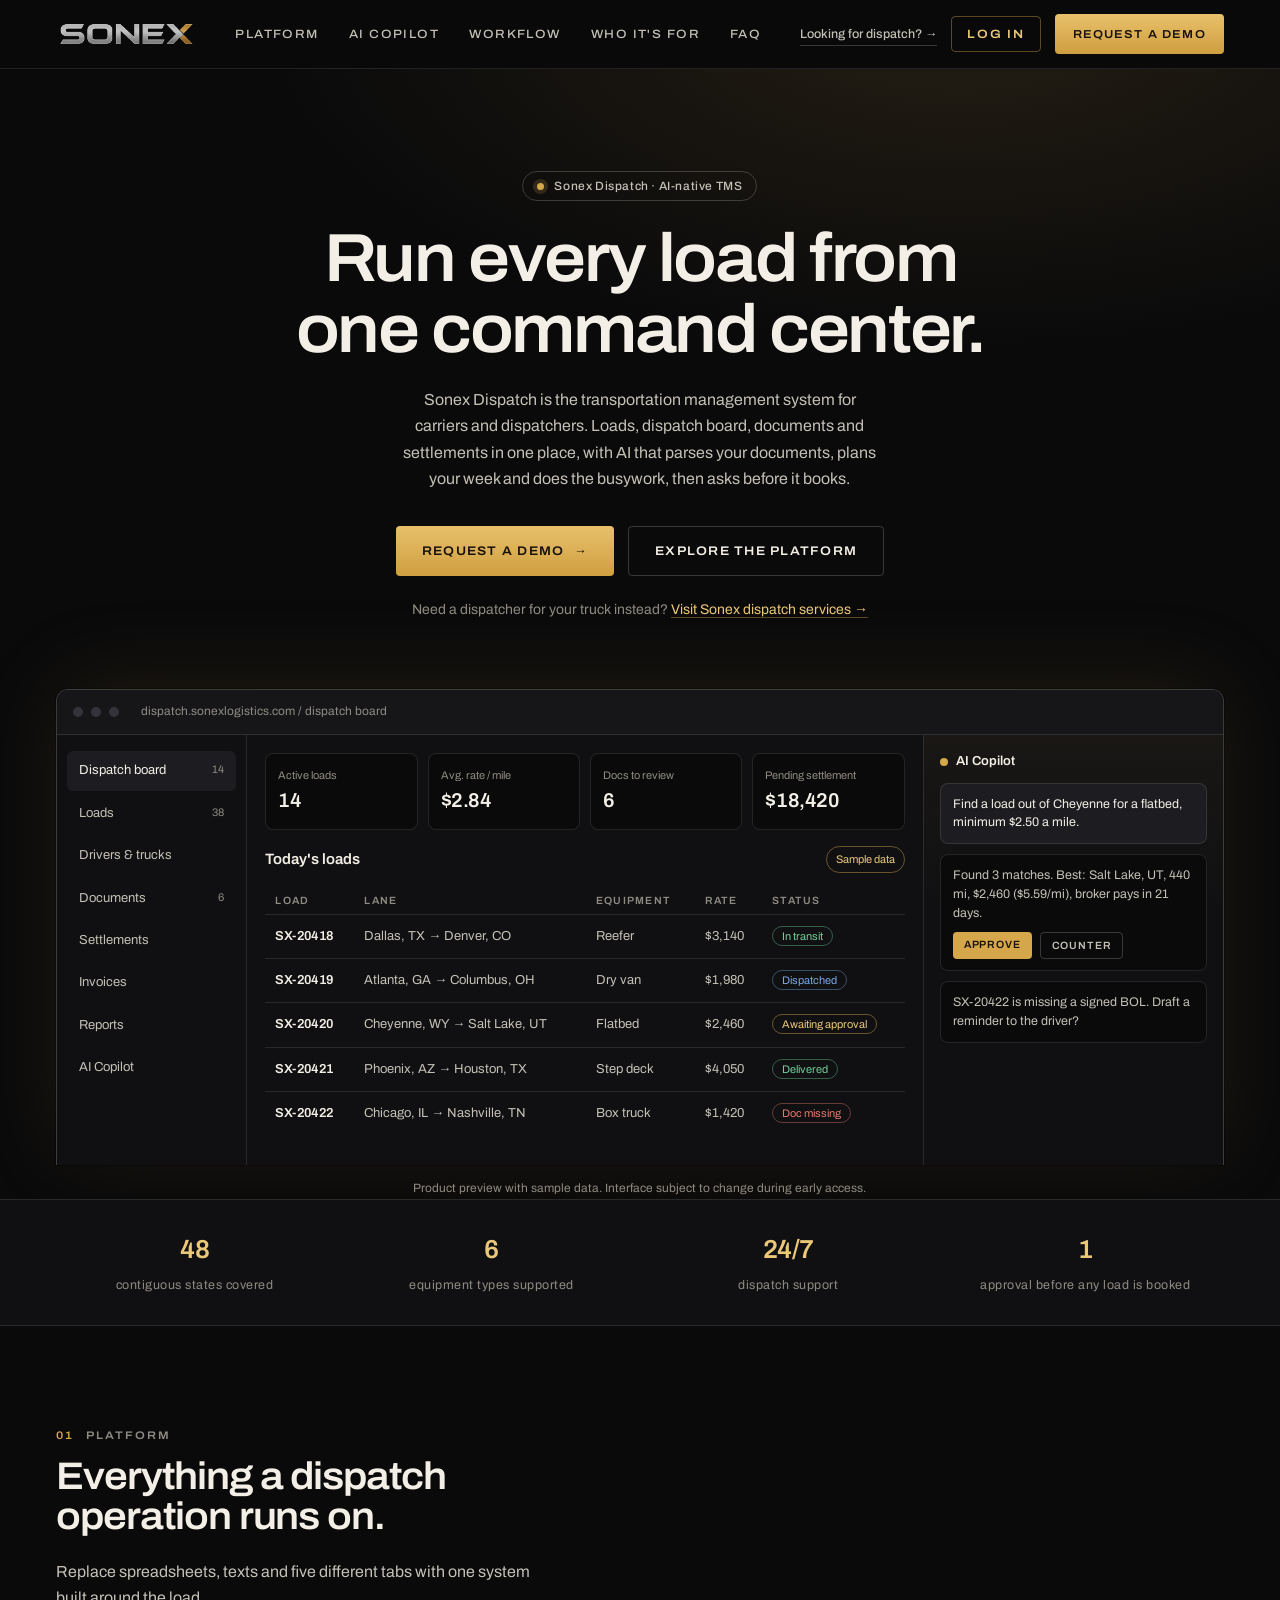
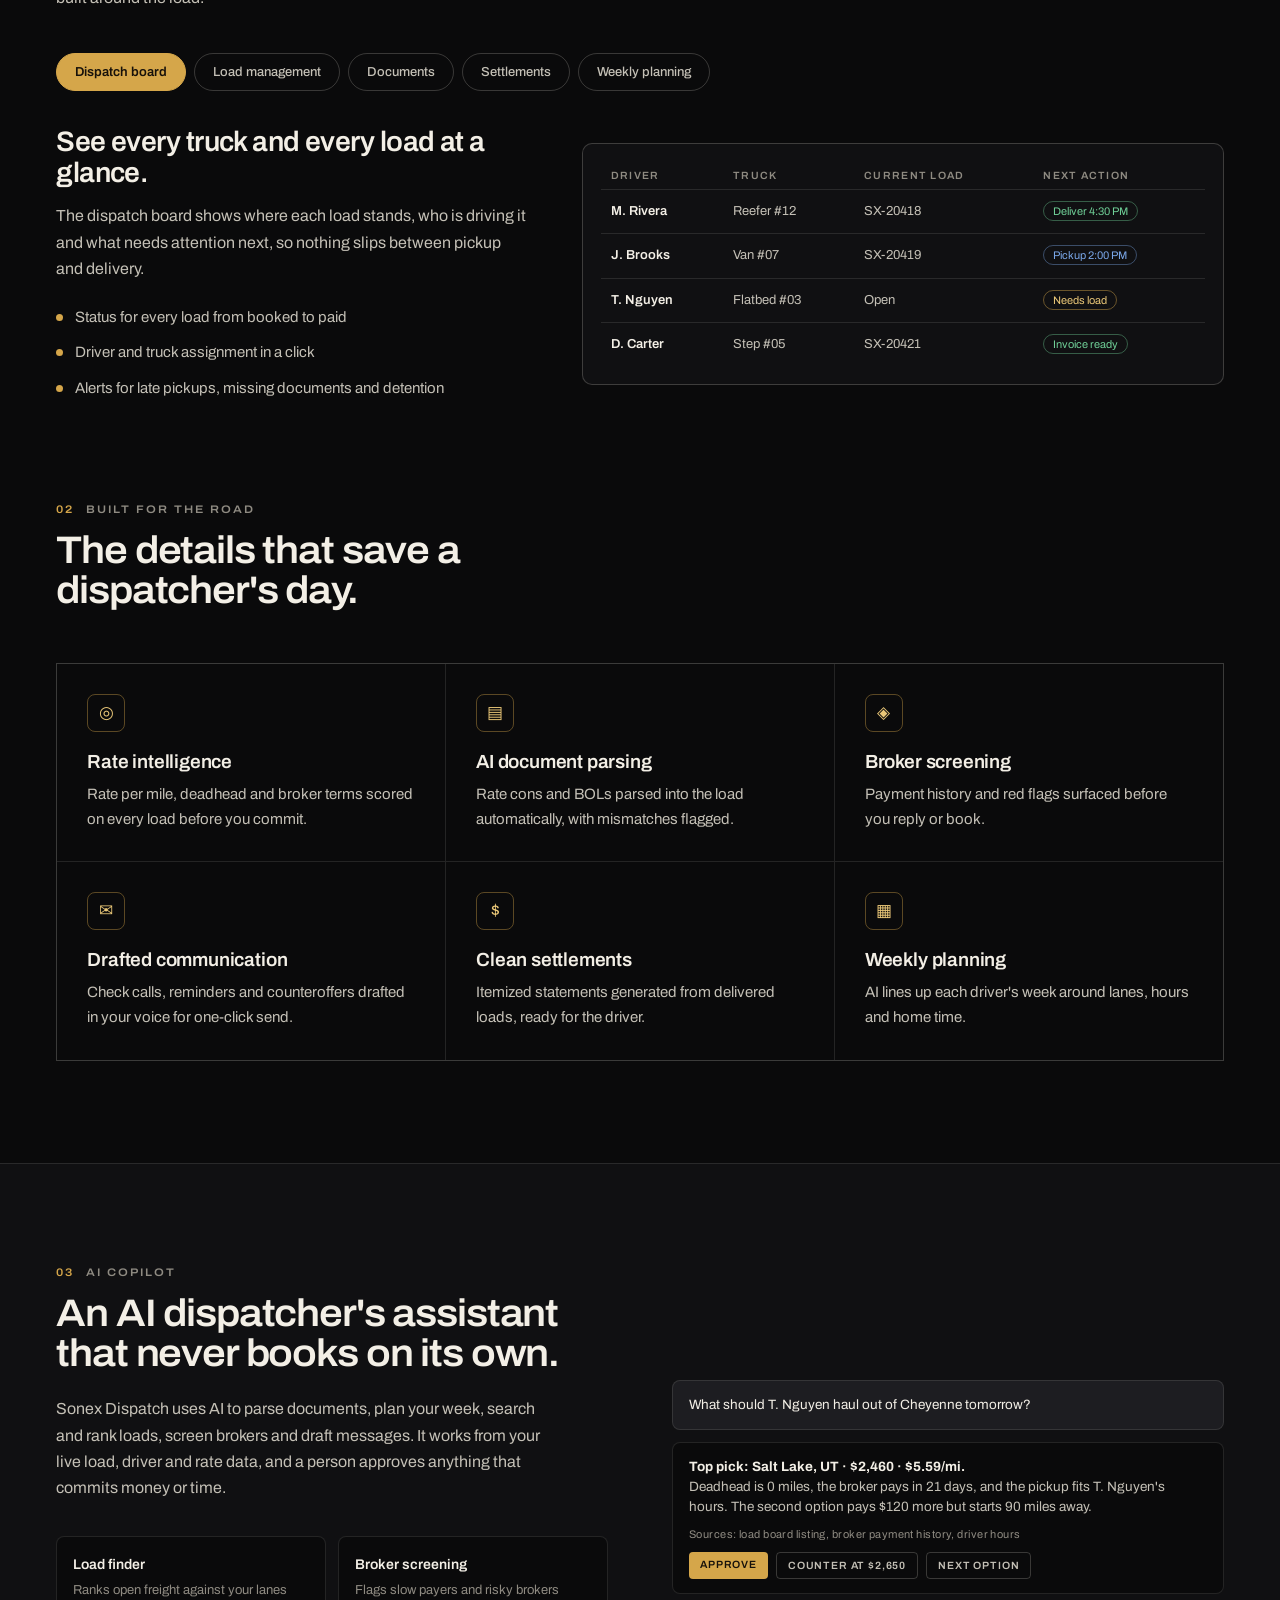
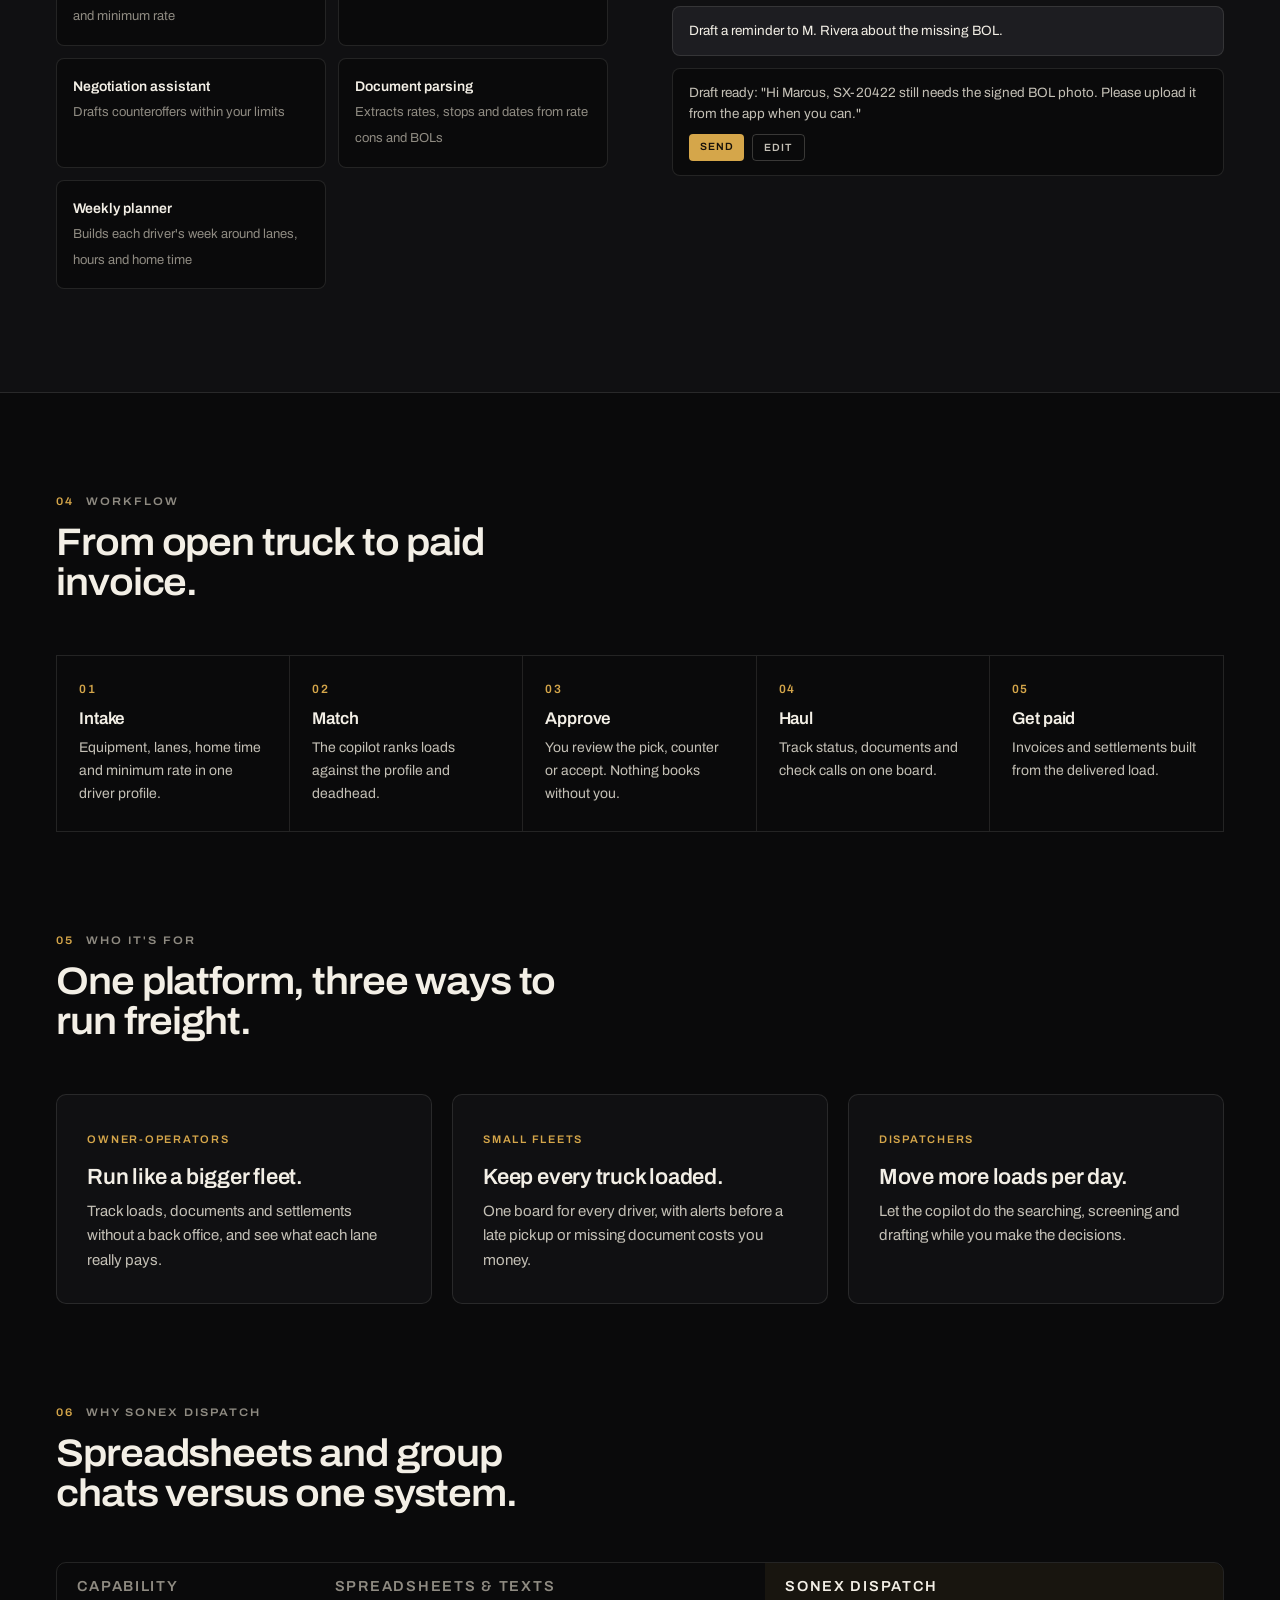
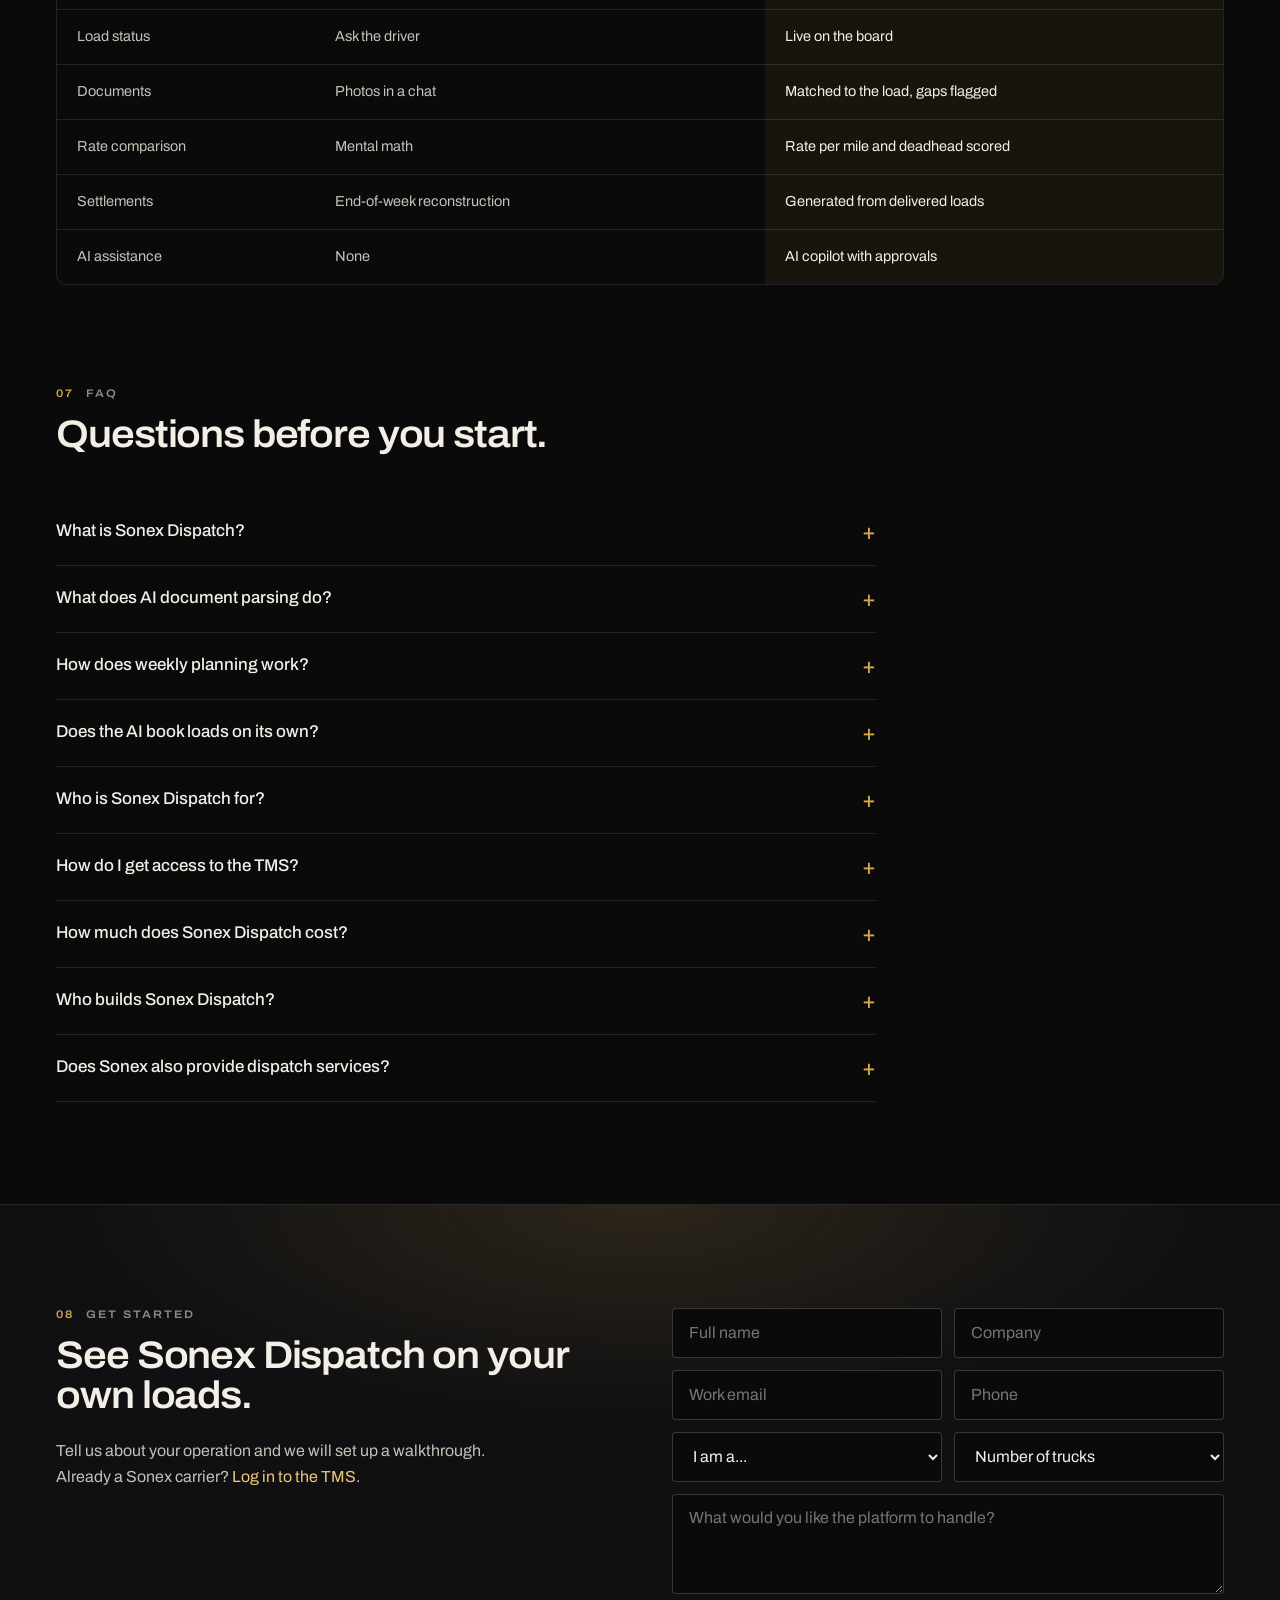
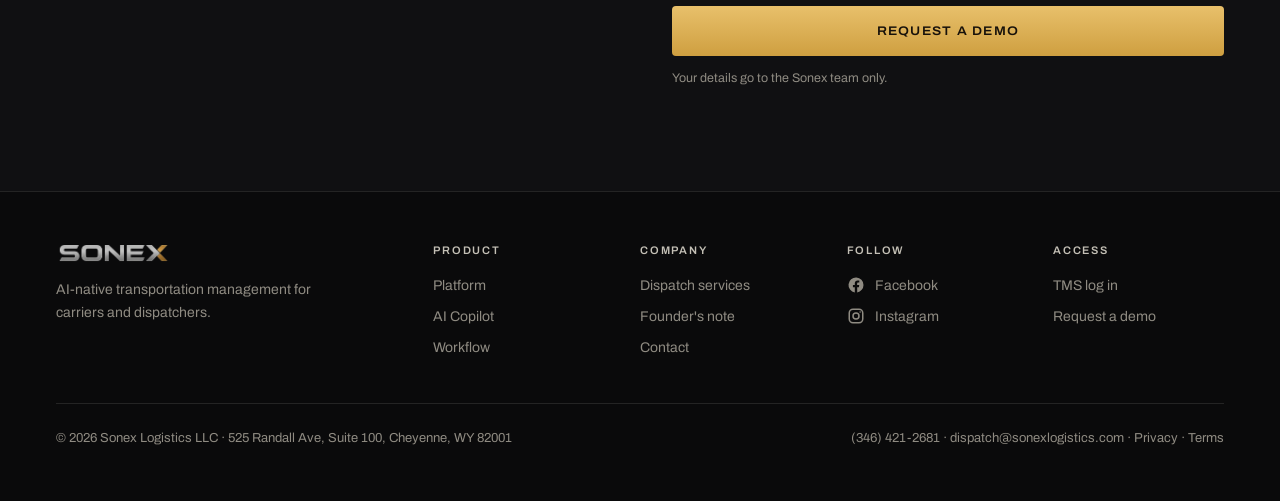
